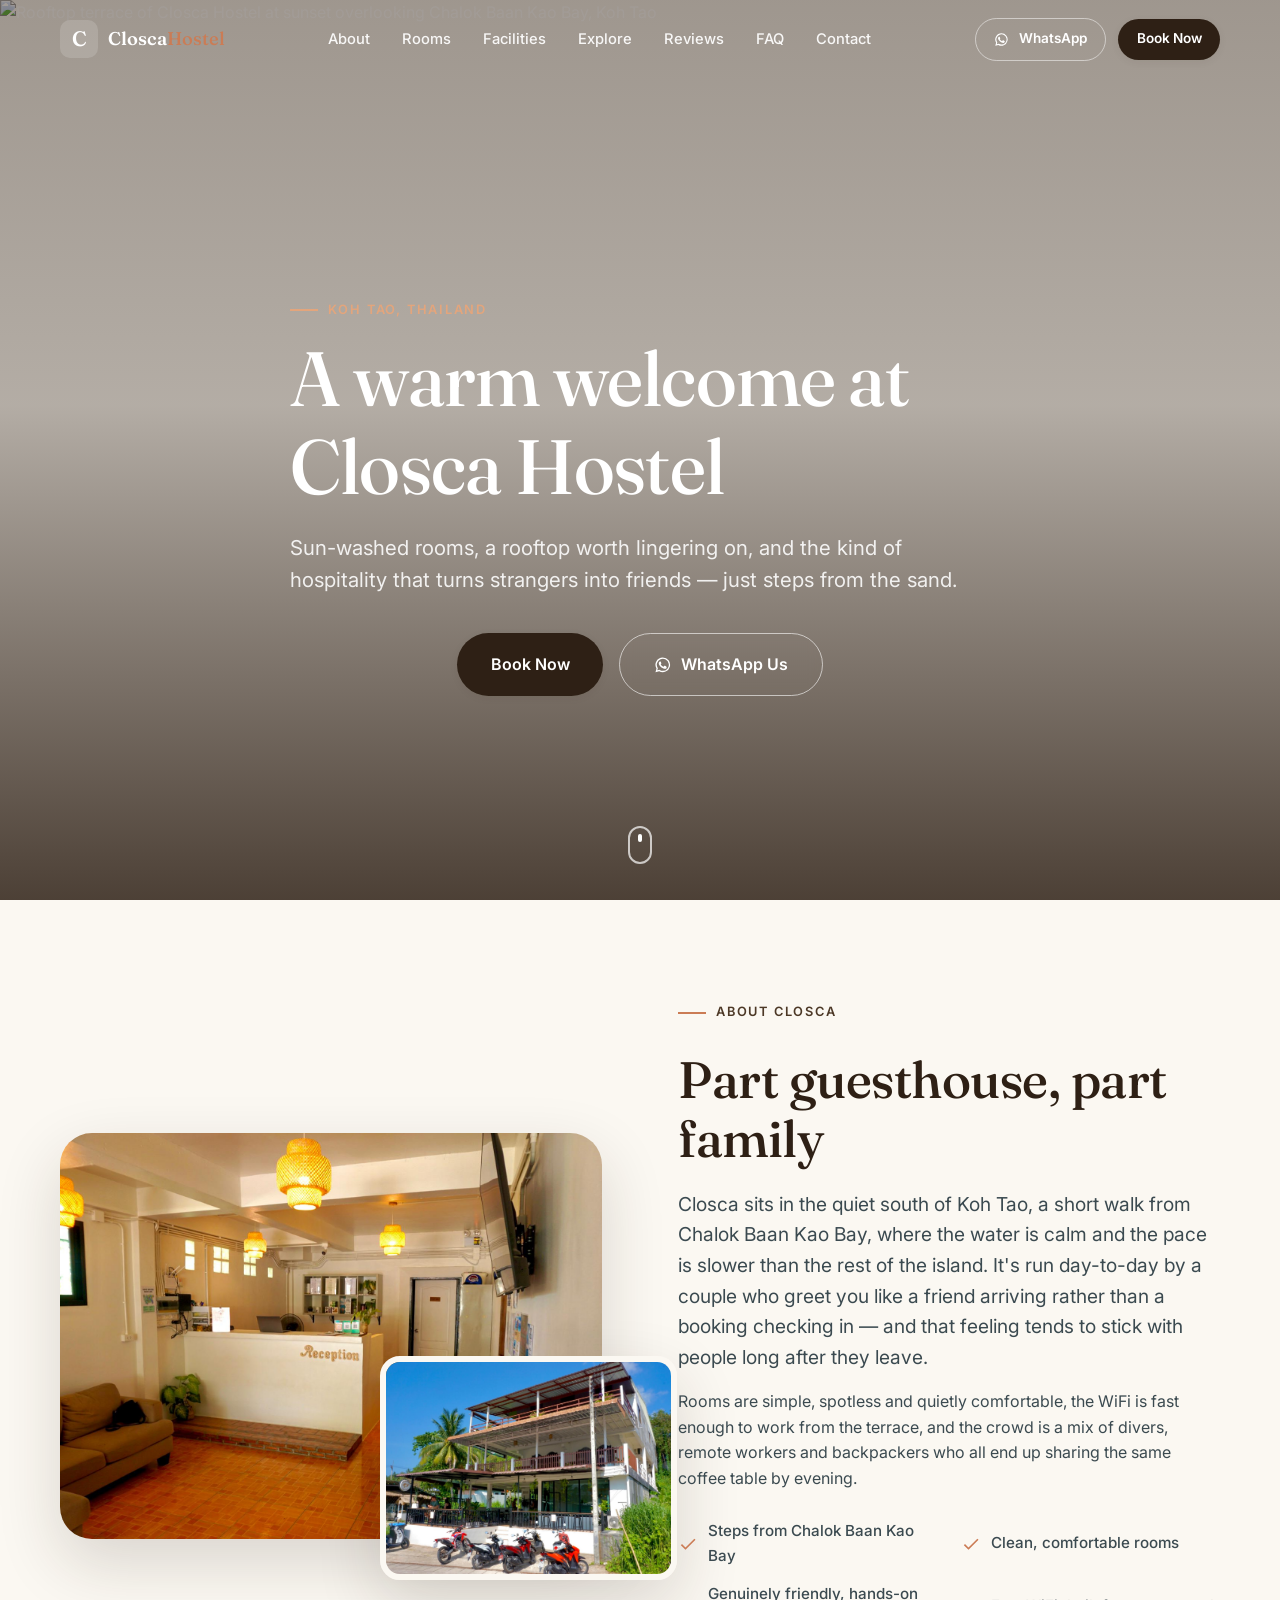
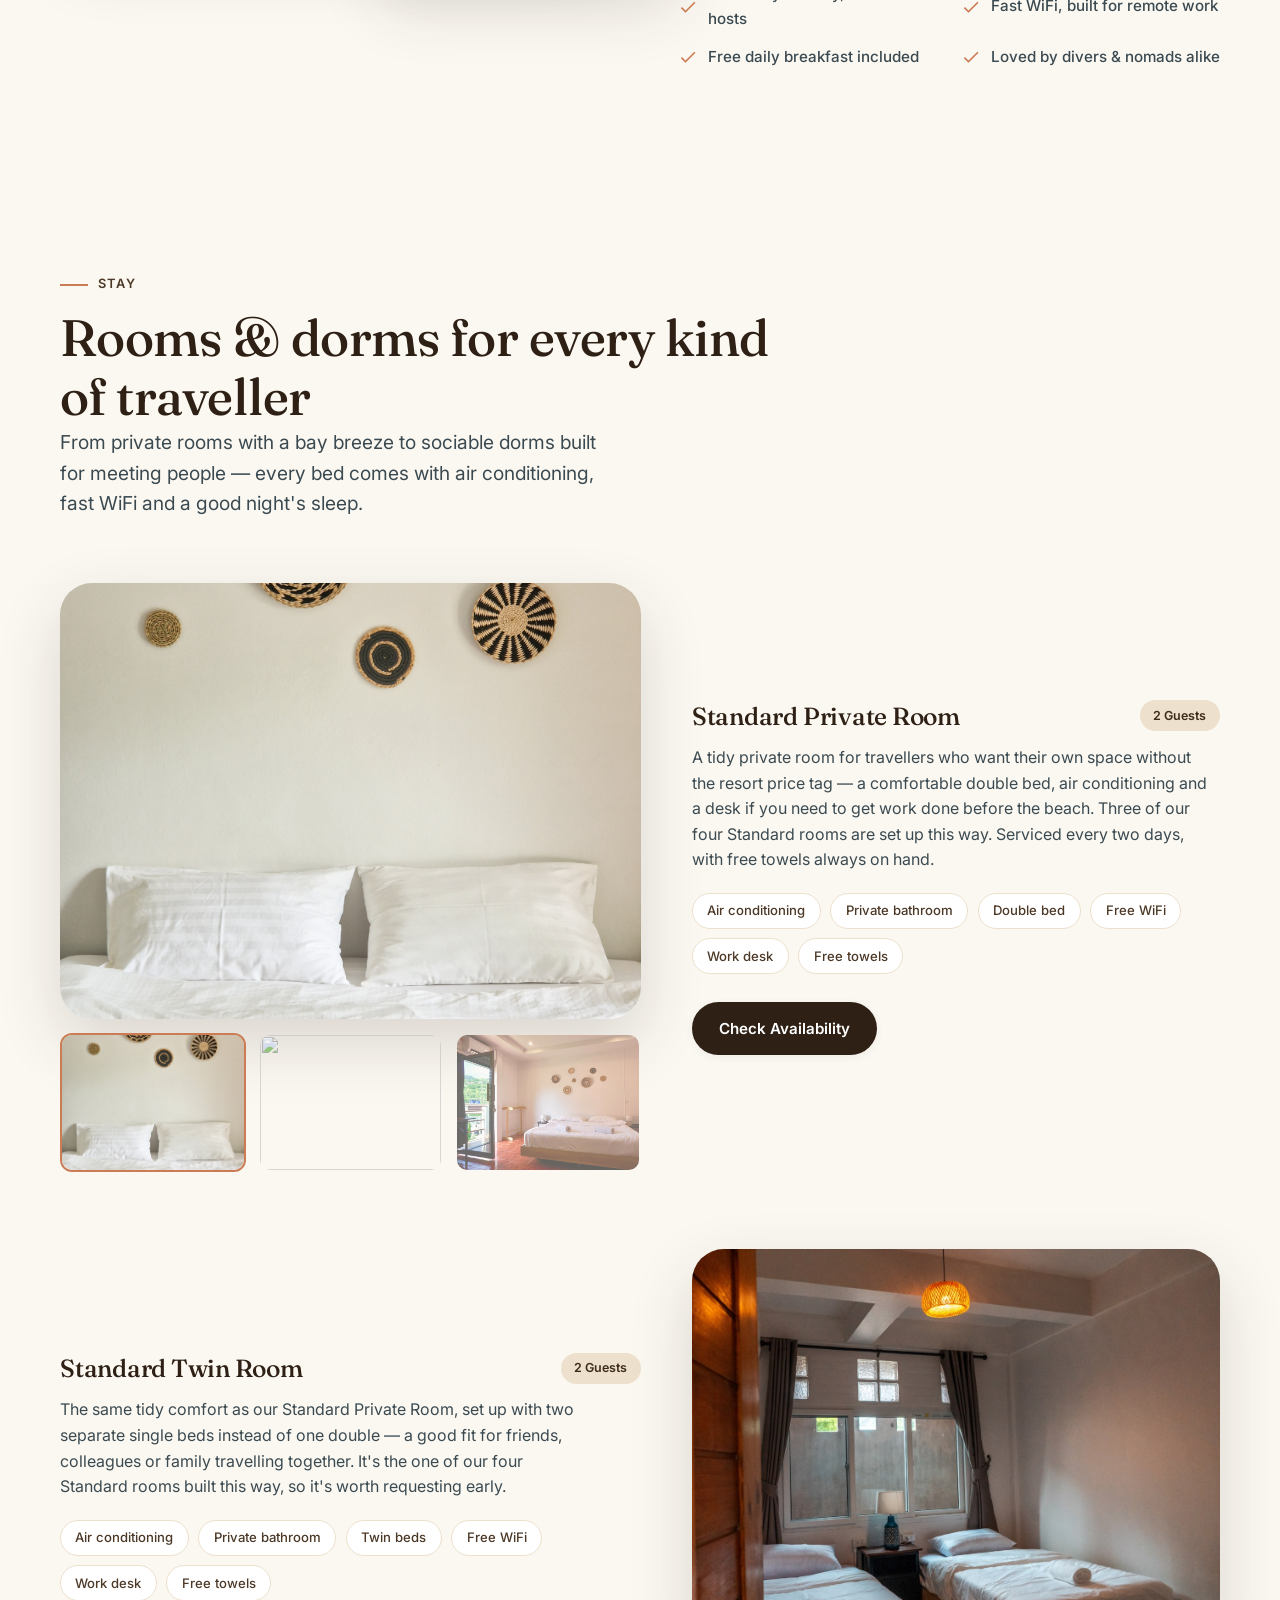
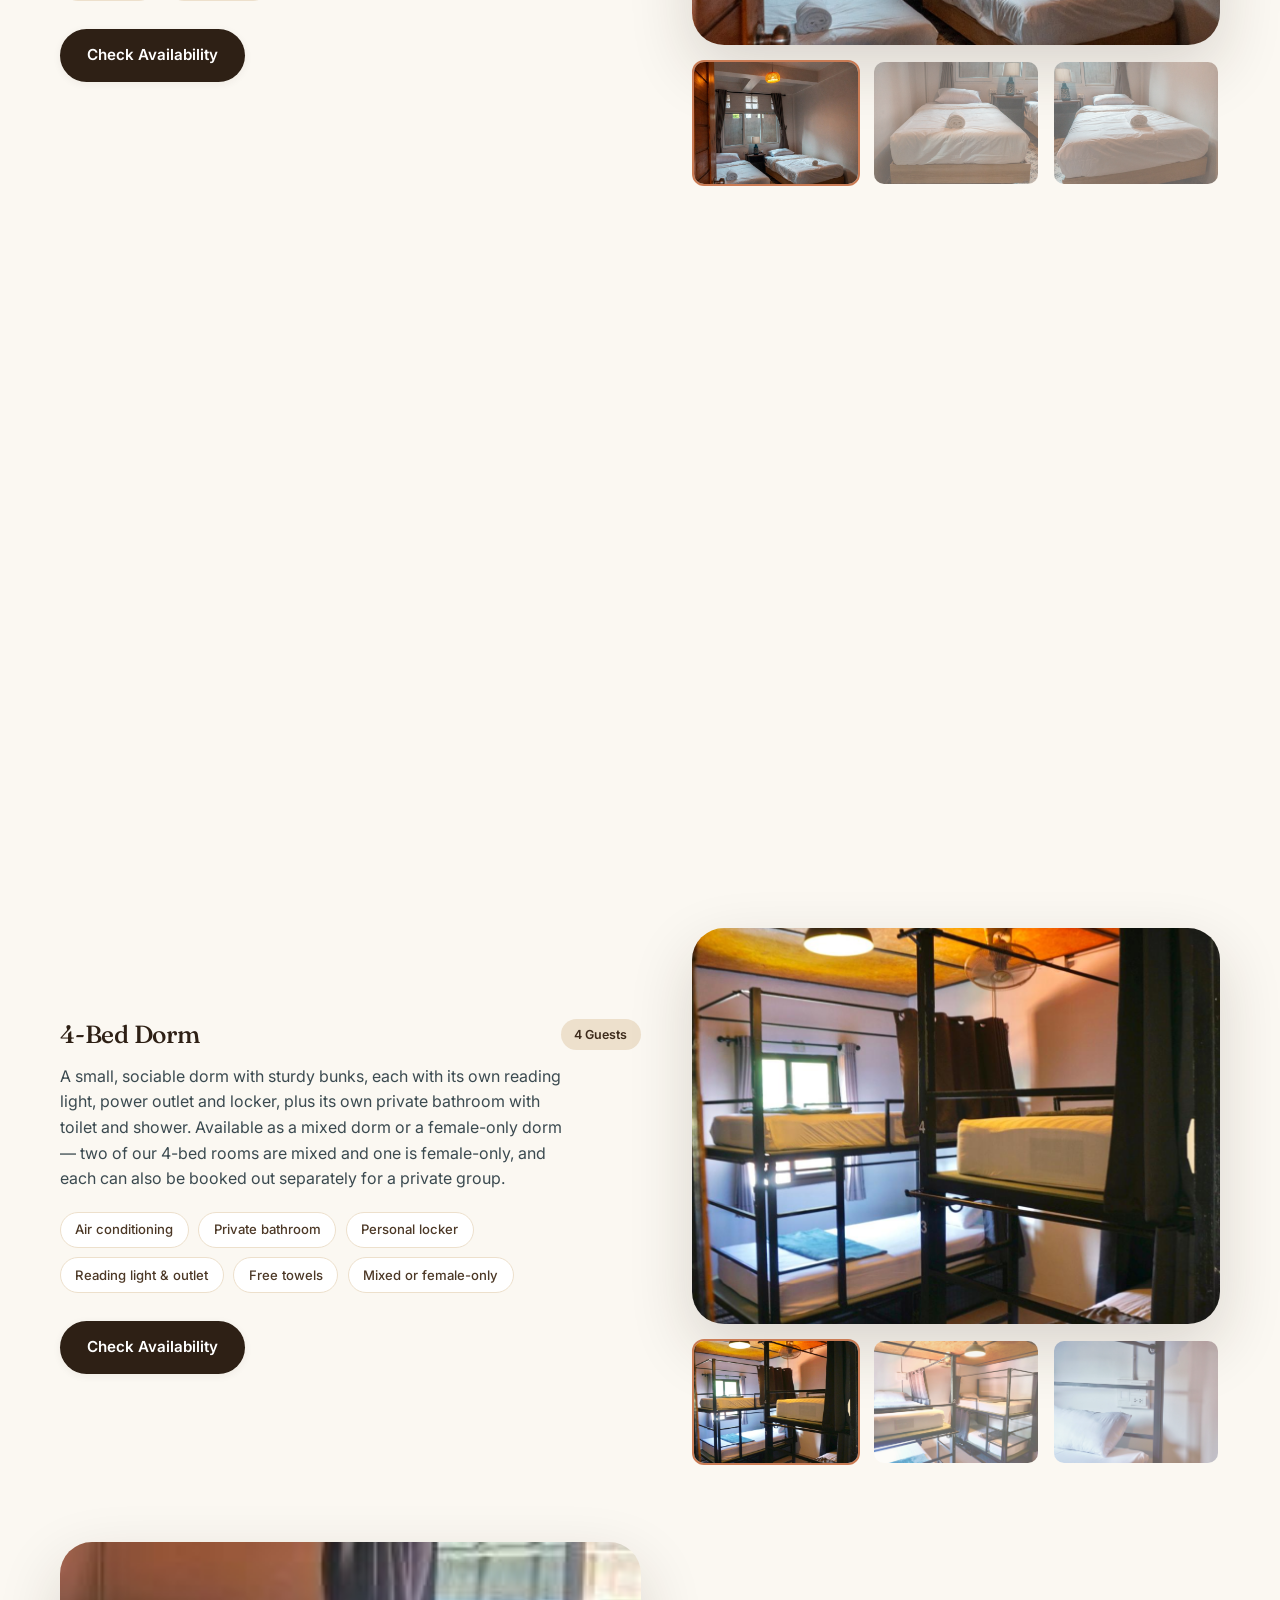
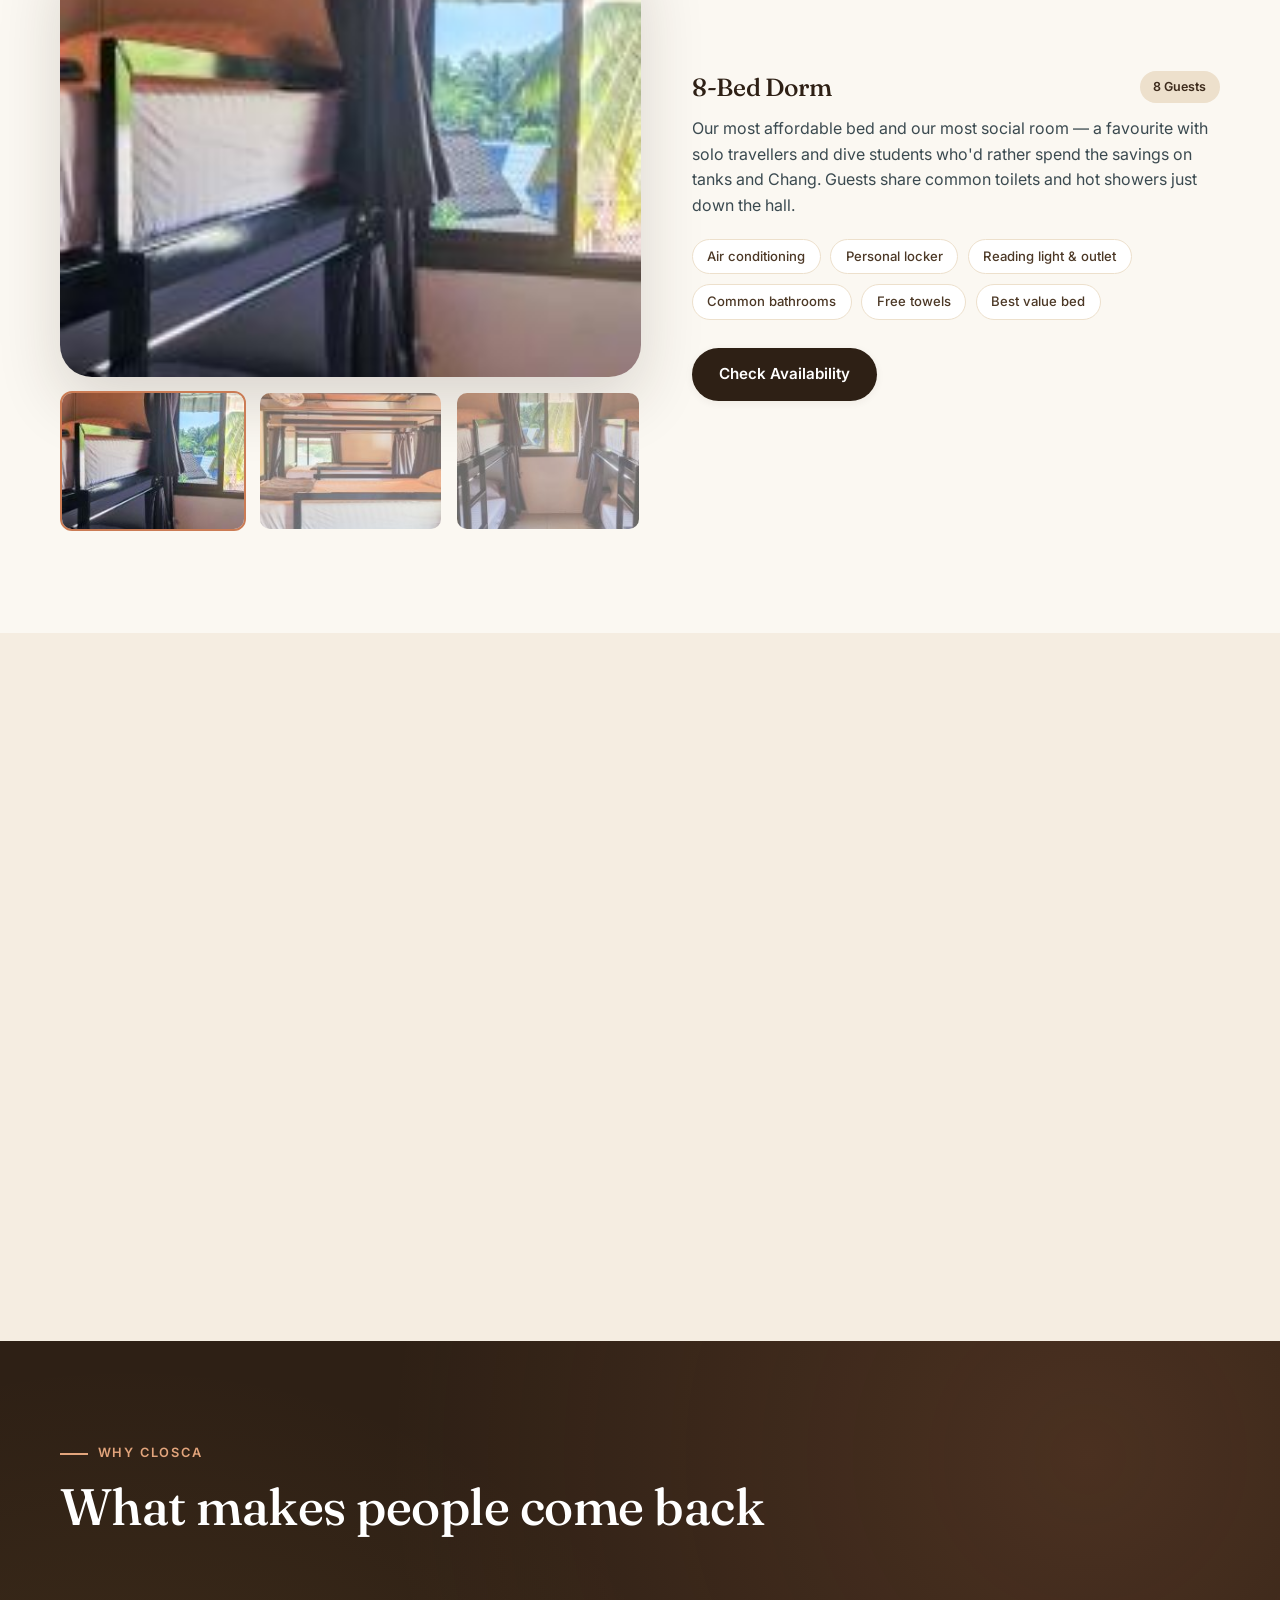
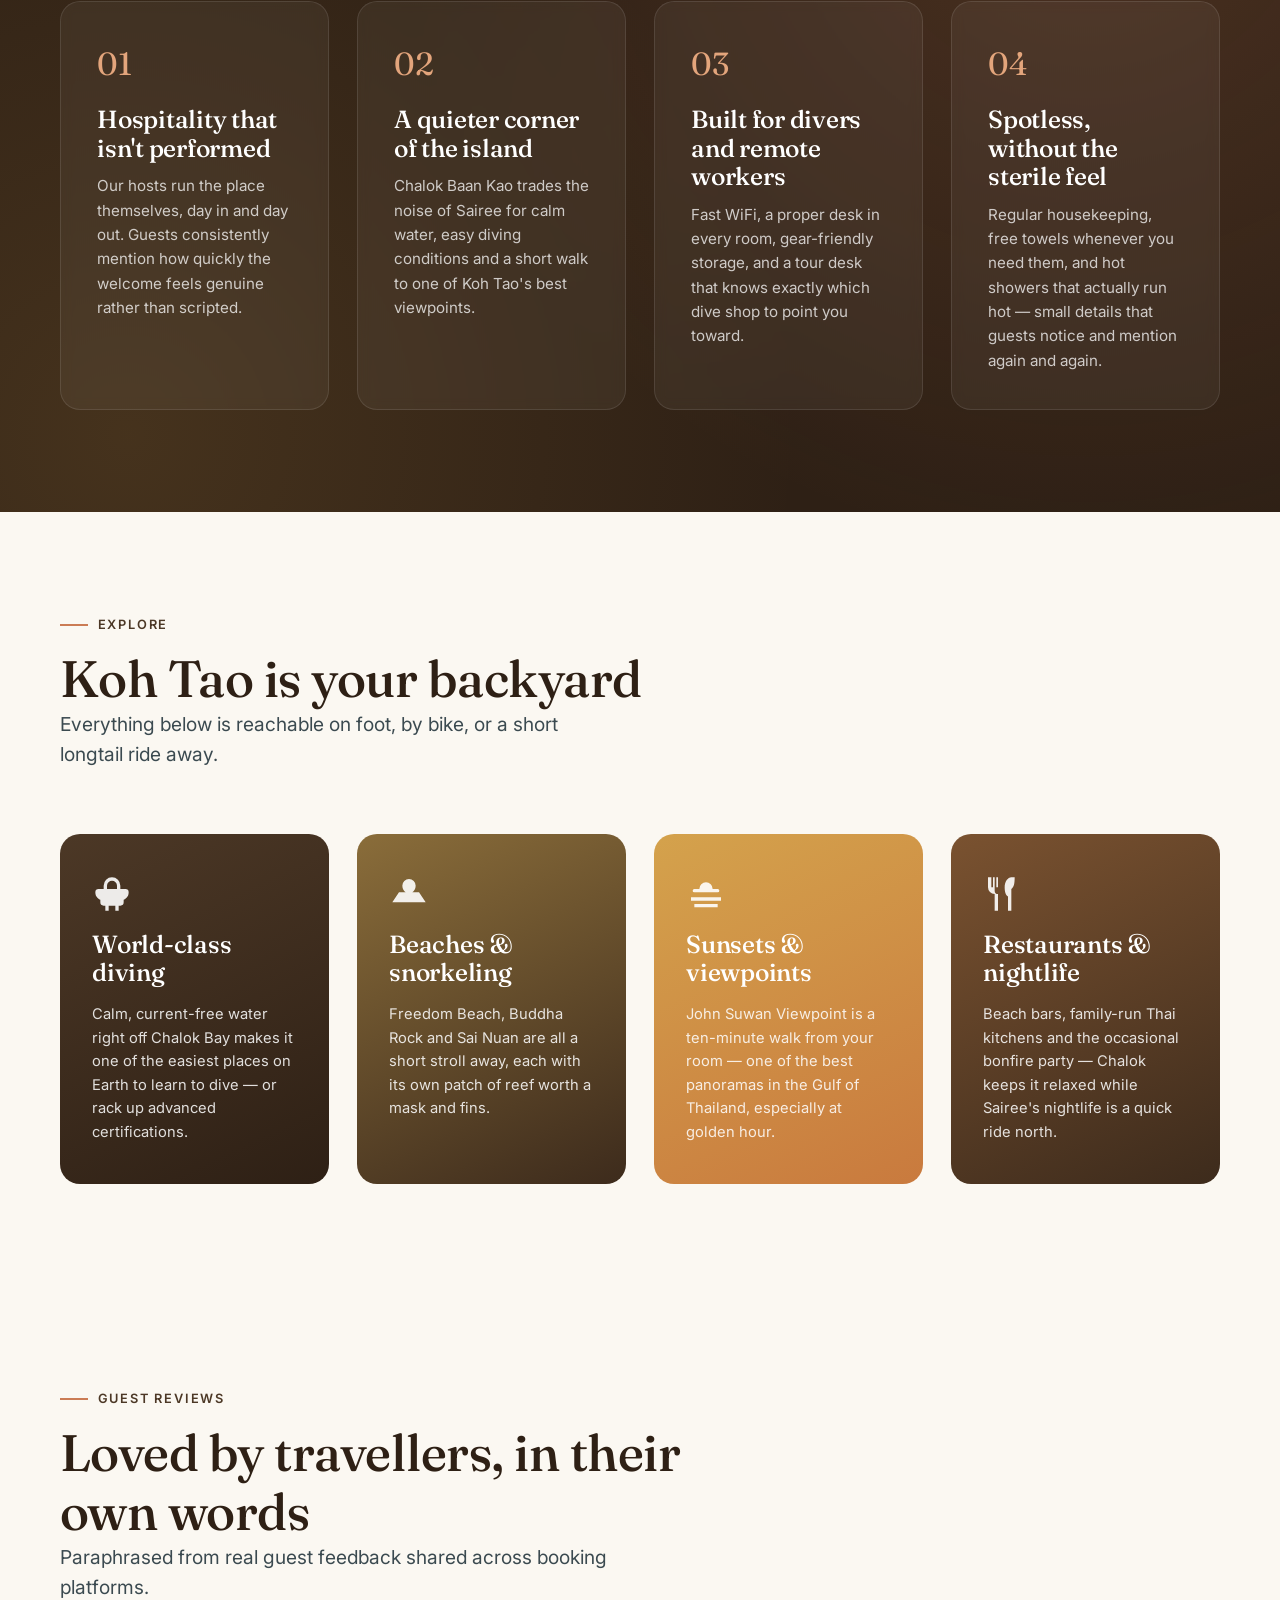
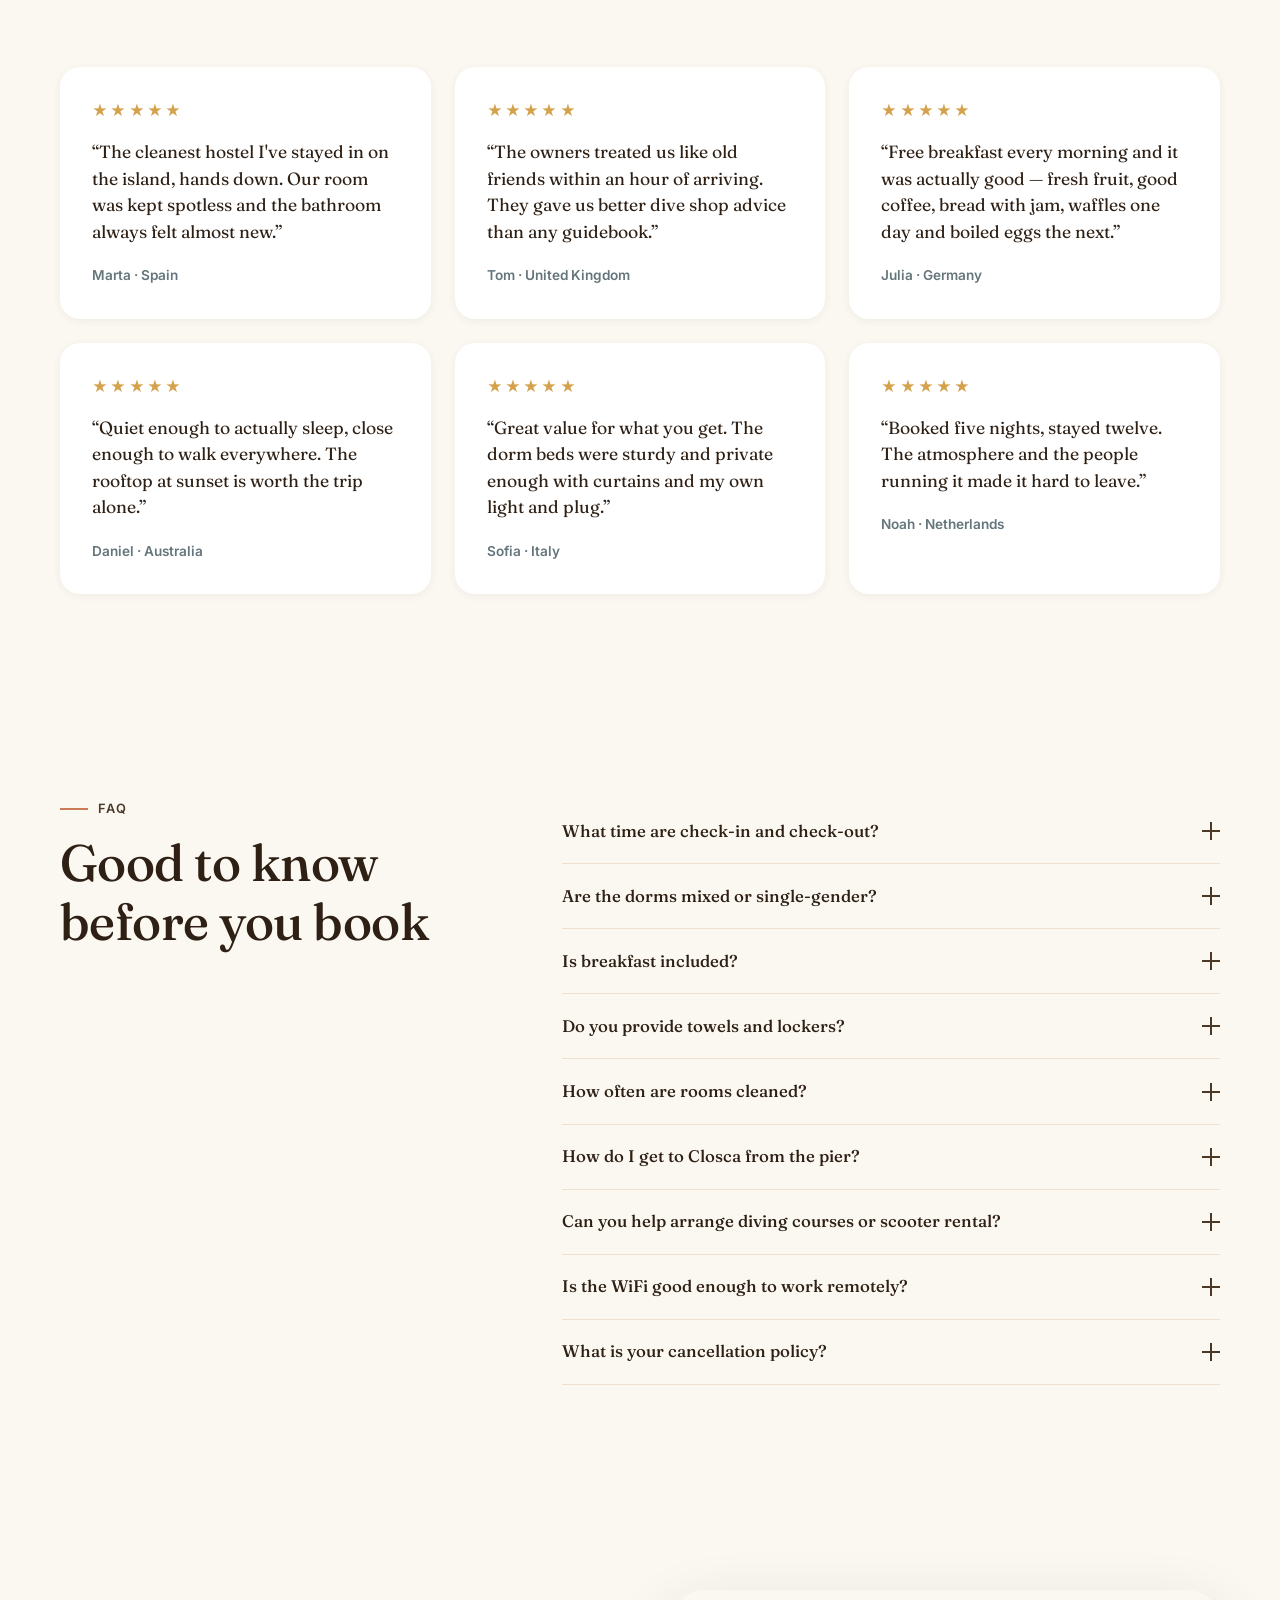
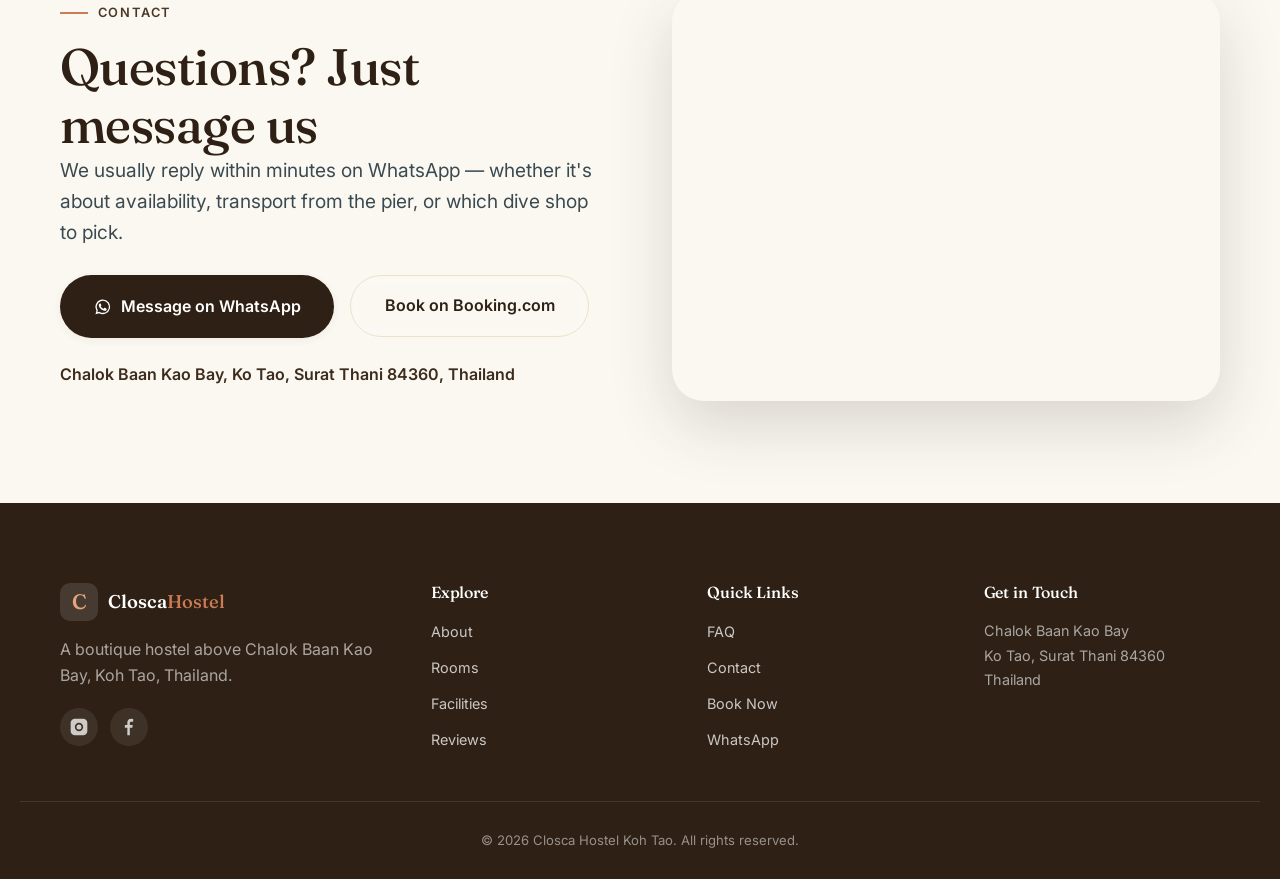
==== index.html @ 3b3d4c33 "Initial commit: Closca Hostel website Static site with room galleries, hero, about, facilities, and " ====
<!DOCTYPE html>
<html lang="en">
<head>
<meta charset="UTF-8">
<meta name="viewport" content="width=device-width, initial-scale=1.0">
<title>Closca Hostel Koh Tao | Boutique Hostel Above Chalok Bay, Thailand</title>
<meta name="description" content="Closca Hostel is a family-run boutique hostel steps from Chalok Baan Kao Bay in Koh Tao, Thailand. Private rooms &amp; dorms, fast WiFi, rooftop terrace and genuine Spanish hospitality — walking distance to John Suwan Viewpoint and the island's best dive sites.">
<meta name="keywords" content="Koh Tao hostel, Chalok Baan Kao hostel, Koh Tao accommodation, boutique hostel Thailand, dive hostel Koh Tao, Closca Hostel">
<meta name="author" content="Closca Hostel Koh Tao">
<meta name="robots" content="index, follow, max-image-preview:large">
<link rel="canonical" href="https://www.closcahostel.com/">

<!-- Open Graph -->
<meta property="og:type" content="website">
<meta property="og:site_name" content="Closca Hostel Koh Tao">
<meta property="og:title" content="Closca Hostel Koh Tao | Boutique Hostel Above Chalok Bay">
<meta property="og:description" content="A boutique hostel experience on Koh Tao — private rooms and dorms, a rooftop terrace, and warm Spanish hospitality steps from Chalok Baan Kao Bay.">
<meta property="og:image" content="https://www.closcahostel.com/images/main/hero-1.jpg">
<meta property="og:url" content="https://www.closcahostel.com/">
<meta property="og:locale" content="en_GB">

<!-- Twitter -->
<meta name="twitter:card" content="summary_large_image">
<meta name="twitter:title" content="Closca Hostel Koh Tao | Boutique Hostel Above Chalok Bay">
<meta name="twitter:description" content="Private rooms, dorms, a rooftop terrace and genuine hospitality — steps from Chalok Baan Kao Bay, Koh Tao.">
<meta name="twitter:image" content="https://www.closcahostel.com/images/main/hero-1.jpg">

<meta name="theme-color" content="#2E2015">

<!-- Fonts -->
<link rel="preconnect" href="https://fonts.googleapis.com">
<link rel="preconnect" href="https://fonts.gstatic.com" crossorigin>
<link href="https://fonts.googleapis.com/css2?family=Fraunces:ital,opsz,wght@0,9..144,400;0,9..144,500;0,9..144,600;1,9..144,500&family=Inter:wght@400;500;600;700&display=swap" rel="stylesheet">

<link rel="preload" as="image" href="images/main/hero-1.jpg">
<link rel="stylesheet" href="css/styles.css">
<link rel="icon" href="data:image/svg+xml,%3Csvg xmlns='http://www.w3.org/2000/svg' viewBox='0 0 100 100'%3E%3Crect width='100' height='100' rx='24' fill='%232E2015'/%3E%3Ctext x='50' y='68' font-size='58' text-anchor='middle' fill='%23CB7C55' font-family='Georgia,serif'%3EC%3C/text%3E%3C/svg%3E">

<!-- Schema.org structured data -->
<script type="application/ld+json">
{
  "@context": "https://schema.org",
  "@type": "Hostel",
  "name": "Closca Hostel Koh Tao",
  "description": "Family-run boutique hostel near Chalok Baan Kao Bay on Koh Tao, Thailand, offering private rooms, dorms, a rooftop terrace and daily breakfast within walking distance of John Suwan Viewpoint.",
  "url": "https://www.closcahostel.com/",
  "image": "https://www.closcahostel.com/images/main/hero-1.jpg",
  "priceRange": "$$",
  "address": {
    "@type": "PostalAddress",
    "streetAddress": "Chalok Baan Kao Bay",
    "addressLocality": "Ko Tao",
    "addressRegion": "Surat Thani",
    "postalCode": "84360",
    "addressCountry": "TH"
  },
  "geo": {
    "@type": "GeoCoordinates",
    "latitude": 10.0736,
    "longitude": 99.8340
  },
  "telephone": "+66-95-649-8009",
  "amenityFeature": [
    { "@type": "LocationFeatureSpecification", "name": "Free WiFi", "value": true },
    { "@type": "LocationFeatureSpecification", "name": "Air Conditioning", "value": true },
    { "@type": "LocationFeatureSpecification", "name": "Rooftop Terrace", "value": true },
    { "@type": "LocationFeatureSpecification", "name": "Shared Lounge", "value": true },
    { "@type": "LocationFeatureSpecification", "name": "Free Bicycle Rental", "value": true },
    { "@type": "LocationFeatureSpecification", "name": "Free Daily Breakfast", "value": true },
    { "@type": "LocationFeatureSpecification", "name": "Free Towels", "value": true },
    { "@type": "LocationFeatureSpecification", "name": "Luggage Lockers", "value": true }
  ],
  "sameAs": [
    "https://www.instagram.com/",
    "https://www.facebook.com/"
  ]
}
</script>
</head>
<body>

<a class="skip-link" href="#main">Skip to main content</a>

<!-- ===================== HEADER ===================== -->
<header class="site-header" id="site-header">
  <div class="container header-inner">
    <a href="#top" class="logo" aria-label="Closca Hostel Koh Tao — home">
      <span class="logo-mark" aria-hidden="true">C</span>
      <span class="logo-text">Closca<em>Hostel</em></span>
    </a>

    <nav class="main-nav" id="main-nav" aria-label="Primary">
      <ul>
        <li><a href="#about">About</a></li>
        <li><a href="#rooms">Rooms</a></li>
        <li><a href="#facilities">Facilities</a></li>
        <li><a href="#explore">Explore</a></li>
        <li><a href="#reviews">Reviews</a></li>
        <li><a href="#faq">FAQ</a></li>
        <li><a href="#contact">Contact</a></li>
      </ul>
    </nav>

    <div class="header-actions">
      <a class="btn btn-ghost btn-sm" href="https://wa.me/66956498009" target="_blank" rel="noopener noreferrer" aria-label="Chat with us on WhatsApp (opens in a new tab)">
        <svg class="icon" viewBox="0 0 24 24" aria-hidden="true"><path fill="currentColor" d="M12 2a10 10 0 0 0-8.6 15.1L2 22l5-1.3A10 10 0 1 0 12 2zm0 18.2a8.2 8.2 0 0 1-4.2-1.2l-.3-.2-3 .8.8-2.9-.2-.3A8.2 8.2 0 1 1 12 20.2zm4.5-6.1c-.2-.1-1.5-.7-1.7-.8-.2-.1-.4-.1-.6.1s-.7.8-.9 1-.3.2-.6.1a6.6 6.6 0 0 1-2-1.2 7.3 7.3 0 0 1-1.4-1.7c-.1-.2 0-.4.1-.5s.2-.3.4-.4a1.6 1.6 0 0 0 .2-.4.4.4 0 0 0 0-.4c-.1-.1-.6-1.4-.8-1.9s-.4-.4-.6-.4h-.5a1 1 0 0 0-.7.3 3 3 0 0 0-.9 2.2 5.2 5.2 0 0 0 1.1 2.7 11.9 11.9 0 0 0 4.6 4c.6.3 1.1.4 1.5.6a3.6 3.6 0 0 0 1.6.1 2.7 2.7 0 0 0 1.8-1.3 2.2 2.2 0 0 0 .1-1.3c-.1-.1-.2-.2-.5-.3z"/></svg>
        <span>WhatsApp</span>
      </a>
      <a class="btn btn-primary btn-sm" href="https://www.booking.com/hotel/th/closca-hostel-koh-tao.en-gb.html" target="_blank" rel="noopener noreferrer">Book Now</a>
    </div>

    <button class="nav-toggle" id="nav-toggle" aria-expanded="false" aria-controls="main-nav" aria-label="Open menu">
      <span></span><span></span><span></span>
    </button>
  </div>
</header>

<main id="main">

<!-- ===================== HERO ===================== -->
<section class="hero" id="top">
  <div class="hero-media">
    <img src="images/main/hero-1.jpg" alt="Rooftop terrace of Closca Hostel at sunset overlooking Chalok Baan Kao Bay, Koh Tao" fetchpriority="high">
    <div class="hero-overlay" aria-hidden="true"></div>
  </div>
  <div class="container hero-content">
    <p class="eyebrow reveal">Koh Tao, Thailand</p>
    <h1 class="reveal">A warm welcome at Closca Hostel</h1>
    <p class="hero-subtitle reveal">Sun-washed rooms, a rooftop worth lingering on, and the kind of hospitality that turns strangers into friends — just steps from the sand.</p>
    <div class="hero-cta reveal">
      <a class="btn btn-primary btn-lg" href="https://www.booking.com/hotel/th/closca-hostel-koh-tao.en-gb.html" target="_blank" rel="noopener noreferrer">Book Now</a>
      <a class="btn btn-outline btn-lg" href="https://wa.me/66956498009" target="_blank" rel="noopener noreferrer" aria-label="Chat with us on WhatsApp (opens in a new tab)">
        <svg class="icon" viewBox="0 0 24 24" aria-hidden="true"><path fill="currentColor" d="M12 2a10 10 0 0 0-8.6 15.1L2 22l5-1.3A10 10 0 1 0 12 2zm0 18.2a8.2 8.2 0 0 1-4.2-1.2l-.3-.2-3 .8.8-2.9-.2-.3A8.2 8.2 0 1 1 12 20.2zm4.5-6.1c-.2-.1-1.5-.7-1.7-.8-.2-.1-.4-.1-.6.1s-.7.8-.9 1-.3.2-.6.1a6.6 6.6 0 0 1-2-1.2 7.3 7.3 0 0 1-1.4-1.7c-.1-.2 0-.4.1-.5s.2-.3.4-.4a1.6 1.6 0 0 0 .2-.4.4.4 0 0 0 0-.4c-.1-.1-.6-1.4-.8-1.9s-.4-.4-.6-.4h-.5a1 1 0 0 0-.7.3 3 3 0 0 0-.9 2.2 5.2 5.2 0 0 0 1.1 2.7 11.9 11.9 0 0 0 4.6 4c.6.3 1.1.4 1.5.6a3.6 3.6 0 0 0 1.6.1 2.7 2.7 0 0 0 1.8-1.3 2.2 2.2 0 0 0 .1-1.3c-.1-.1-.2-.2-.5-.3z"/></svg>
        <span>WhatsApp Us</span>
      </a>
    </div>
  </div>
  <a href="#about" class="scroll-indicator" aria-label="Scroll to About section">
    <span class="scroll-indicator-mouse"><span></span></span>
  </a>
</section>

<!-- ===================== ABOUT ===================== -->
<section class="about" id="about">
  <div class="container about-grid">
    <div class="about-media reveal">
      <img src="images/main/reception.jpg" alt="Reception area at Closca Hostel" loading="lazy" width="1200" height="900">
      <img class="about-media-float" src="images/main/exterior.jpg" alt="Exterior view of Closca Hostel surrounded by tropical greenery" loading="lazy" width="1200" height="900">
    </div>
    <div class="about-content reveal">
      <p class="eyebrow">About Closca</p>
      <h2>Part guesthouse, part family</h2>
      <p class="lede">Closca sits in the quiet south of Koh Tao, a short walk from Chalok Baan Kao Bay, where the water is calm and the pace is slower than the rest of the island. It's run day-to-day by a couple who greet you like a friend arriving rather than a booking checking in — and that feeling tends to stick with people long after they leave.</p>
      <p>Rooms are simple, spotless and quietly comfortable, the WiFi is fast enough to work from the terrace, and the crowd is a mix of divers, remote workers and backpackers who all end up sharing the same coffee table by evening.</p>
      <ul class="check-grid">
        <li><svg class="icon" viewBox="0 0 24 24" aria-hidden="true"><path fill="currentColor" d="M9 16.2 4.8 12l-1.4 1.4L9 19 21 7l-1.4-1.4z"/></svg>Steps from Chalok Baan Kao Bay</li>
        <li><svg class="icon" viewBox="0 0 24 24" aria-hidden="true"><path fill="currentColor" d="M9 16.2 4.8 12l-1.4 1.4L9 19 21 7l-1.4-1.4z"/></svg>Clean, comfortable rooms</li>
        <li><svg class="icon" viewBox="0 0 24 24" aria-hidden="true"><path fill="currentColor" d="M9 16.2 4.8 12l-1.4 1.4L9 19 21 7l-1.4-1.4z"/></svg>Genuinely friendly, hands-on hosts</li>
        <li><svg class="icon" viewBox="0 0 24 24" aria-hidden="true"><path fill="currentColor" d="M9 16.2 4.8 12l-1.4 1.4L9 19 21 7l-1.4-1.4z"/></svg>Fast WiFi, built for remote work</li>
        <li><svg class="icon" viewBox="0 0 24 24" aria-hidden="true"><path fill="currentColor" d="M9 16.2 4.8 12l-1.4 1.4L9 19 21 7l-1.4-1.4z"/></svg>Free daily breakfast included</li>
        <li><svg class="icon" viewBox="0 0 24 24" aria-hidden="true"><path fill="currentColor" d="M9 16.2 4.8 12l-1.4 1.4L9 19 21 7l-1.4-1.4z"/></svg>Loved by divers &amp; nomads alike</li>
      </ul>
    </div>
  </div>
</section>

<!-- ===================== ROOMS ===================== -->
<section class="rooms" id="rooms">
  <div class="container">
    <div class="section-heading reveal">
      <p class="eyebrow">Stay</p>
      <h2>Rooms &amp; dorms for every kind of traveller</h2>
      <p class="lede">From private rooms with a bay breeze to sociable dorms built for meeting people — every bed comes with air conditioning, fast WiFi and a good night's sleep.</p>
    </div>

    <div class="room-list">

      <!-- Room: Standard Private -->
      <article class="room-card reveal">
        <div class="room-gallery" data-gallery>
          <div class="room-gallery-main">
            <img src="images/Standard/standard-1.jpg" alt="Standard Private Room at Closca Hostel" loading="lazy" width="1200" height="900" data-gallery-main>
          </div>
          <div class="room-gallery-thumbs" role="group" aria-label="Standard Private Room photos">
            <button aria-pressed="true" class="active" data-src="images/Standard/standard-1.jpg" aria-label="View photo 1 of Standard Private Room"><img src="images/Standard/standard-1.jpg" alt="" loading="lazy" width="200" height="150"></button>
            <button aria-pressed="false" data-src="images/Standard/standard-2.jpg" aria-label="View photo 2 of Standard Private Room"><img src="images/Standard/standard-2.jpg" alt="" loading="lazy" width="200" height="150"></button>
            <button aria-pressed="false" data-src="images/Standard/standard-3.jpg" aria-label="View photo 3 of Standard Private Room"><img src="images/Standard/standard-3.jpg" alt="" loading="lazy" width="200" height="150"></button>
          </div>
        </div>
        <div class="room-info">
          <div class="room-info-head">
            <h3>Standard Private Room</h3>
            <span class="badge">2 Guests</span>
          </div>
          <p>A tidy private room for travellers who want their own space without the resort price tag — a comfortable double bed, air conditioning and a desk if you need to get work done before the beach. Three of our four Standard rooms are set up this way. Serviced every two days, with free towels always on hand.</p>
          <ul class="feature-tags">
            <li>Air conditioning</li>
            <li>Private bathroom</li>
            <li>Double bed</li>
            <li>Free WiFi</li>
            <li>Work desk</li>
            <li>Free towels</li>
          </ul>
          <a class="btn btn-primary" href="https://www.booking.com/hotel/th/closca-hostel-koh-tao.en-gb.html" target="_blank" rel="noopener noreferrer">Check Availability</a>
        </div>
      </article>

      <!-- Room: Standard Twin -->
      <article class="room-card reverse reveal">
        <div class="room-gallery" data-gallery>
          <div class="room-gallery-main">
            <img src="images/StandardTwin/1.jpg" alt="Standard Twin Room with two single beds at Closca Hostel" loading="lazy" width="1600" height="1066" data-gallery-main>
          </div>
          <div class="room-gallery-thumbs" role="group" aria-label="Standard Twin Room photos">
            <button aria-pressed="true" class="active" data-src="images/StandardTwin/1.jpg" aria-label="View photo 1 of Standard Twin Room"><img src="images/StandardTwin/1.jpg" alt="" loading="lazy" width="200" height="133"></button>
            <button aria-pressed="false" data-src="images/StandardTwin/2.jpg" aria-label="View photo 2 of Standard Twin Room"><img src="images/StandardTwin/2.jpg" alt="" loading="lazy" width="200" height="133"></button>
            <button aria-pressed="false" data-src="images/StandardTwin/3.jpg" aria-label="View photo 3 of Standard Twin Room"><img src="images/StandardTwin/3.jpg" alt="" loading="lazy" width="200" height="133"></button>
          </div>
        </div>
        <div class="room-info">
          <div class="room-info-head">
            <h3>Standard Twin Room</h3>
            <span class="badge">2 Guests</span>
          </div>
          <p>The same tidy comfort as our Standard Private Room, set up with two separate single beds instead of one double — a good fit for friends, colleagues or family travelling together. It's the one of our four Standard rooms built this way, so it's worth requesting early.</p>
          <ul class="feature-tags">
            <li>Air conditioning</li>
            <li>Private bathroom</li>
            <li>Twin beds</li>
            <li>Free WiFi</li>
            <li>Work desk</li>
            <li>Free towels</li>
          </ul>
          <a class="btn btn-primary" href="https://www.booking.com/hotel/th/closca-hostel-koh-tao.en-gb.html" target="_blank" rel="noopener noreferrer">Check Availability</a>
        </div>
      </article>

      <!-- Room: Deluxe Private -->
      <article class="room-card reveal">
        <div class="room-gallery" data-gallery>
          <div class="room-gallery-main">
            <img src="images/Deluxe/deluxe-1.jpg" alt="Deluxe Private Room at Closca Hostel" loading="lazy" width="1200" height="900" data-gallery-main>
          </div>
          <div class="room-gallery-thumbs" role="group" aria-label="Deluxe Private Room photos">
            <button aria-pressed="true" class="active" data-src="images/Deluxe/deluxe-1.jpg" aria-label="View photo 1 of Deluxe Private Room"><img src="images/Deluxe/deluxe-1.jpg" alt="" loading="lazy" width="200" height="150"></button>
            <button aria-pressed="false" data-src="images/Deluxe/deluxe-2.jpg" aria-label="View photo 2 of Deluxe Private Room"><img src="images/Deluxe/deluxe-2.jpg" alt="" loading="lazy" width="200" height="150"></button>
            <button aria-pressed="false" data-src="images/Deluxe/deluxe-3.jpg" aria-label="View photo 3 of Deluxe Private Room"><img src="images/Deluxe/deluxe-3.jpg" alt="" loading="lazy" width="200" height="150"></button>
          </div>
        </div>
        <div class="room-info">
          <div class="room-info-head">
            <h3>Deluxe Private Room</h3>
            <span class="badge">2 Guests</span>
          </div>
          <p>More room to breathe, a little more light, and — in most cases — a balcony to catch the mountain air. The upgrade pick for couples or anyone staying a while — we only have two, so they book up quickly. Serviced every two days, with free towels always on hand.</p>
          <ul class="feature-tags">
            <li>Air conditioning</li>
            <li>Private bathroom</li>
            <li>Balcony</li>
            <li>Mountain view</li>
            <li>Free towels</li>
            <li>Serviced every 2 days</li>
          </ul>
          <a class="btn btn-primary" href="https://www.booking.com/hotel/th/closca-hostel-koh-tao.en-gb.html" target="_blank" rel="noopener noreferrer">Check Availability</a>
        </div>
      </article>

      <!-- Room: 4-Bed Dorm -->
      <article class="room-card reverse reveal">
        <div class="room-gallery" data-gallery>
          <div class="room-gallery-main">
            <img src="images/4peopleDorm/dorm4-1.jpg" alt="4-bed mixed dormitory at Closca Hostel" loading="lazy" width="1200" height="900" data-gallery-main>
          </div>
          <div class="room-gallery-thumbs" role="group" aria-label="4-Bed Dorm photos">
            <button aria-pressed="true" class="active" data-src="images/4peopleDorm/dorm4-1.jpg" aria-label="View photo 1 of 4-Bed Dorm"><img src="images/4peopleDorm/dorm4-1.jpg" alt="" loading="lazy" width="200" height="150"></button>
            <button aria-pressed="false" data-src="images/4peopleDorm/dorm4-2.jpg" aria-label="View photo 2 of 4-Bed Dorm"><img src="images/4peopleDorm/dorm4-2.jpg" alt="" loading="lazy" width="200" height="150"></button>
            <button aria-pressed="false" data-src="images/4peopleDorm/dorm4-3.jpg" aria-label="View photo 3 of 4-Bed Dorm"><img src="images/4peopleDorm/dorm4-3.jpg" alt="" loading="lazy" width="200" height="150"></button>
          </div>
        </div>
        <div class="room-info">
          <div class="room-info-head">
            <h3>4-Bed Dorm</h3>
            <span class="badge">4 Guests</span>
          </div>
          <p>A small, sociable dorm with sturdy bunks, each with its own reading light, power outlet and locker, plus its own private bathroom with toilet and shower. Available as a mixed dorm or a female-only dorm — two of our 4-bed rooms are mixed and one is female-only, and each can also be booked out separately for a private group.</p>
          <ul class="feature-tags">
            <li>Air conditioning</li>
            <li>Private bathroom</li>
            <li>Personal locker</li>
            <li>Reading light &amp; outlet</li>
            <li>Free towels</li>
            <li>Mixed or female-only</li>
          </ul>
          <a class="btn btn-primary" href="https://www.booking.com/hotel/th/closca-hostel-koh-tao.en-gb.html" target="_blank" rel="noopener noreferrer">Check Availability</a>
        </div>
      </article>

      <!-- Room: 8-Bed Dorm -->
      <article class="room-card reveal">
        <div class="room-gallery" data-gallery>
          <div class="room-gallery-main">
            <img src="images/8peopleDorm/dorm8-1.jpg" alt="8-bed dormitory at Closca Hostel" loading="lazy" width="1200" height="900" data-gallery-main>
          </div>
          <div class="room-gallery-thumbs" role="group" aria-label="8-Bed Dorm photos">
            <button aria-pressed="true" class="active" data-src="images/8peopleDorm/dorm8-1.jpg" aria-label="View photo 1 of 8-Bed Dorm"><img src="images/8peopleDorm/dorm8-1.jpg" alt="" loading="lazy" width="200" height="150"></button>
            <button aria-pressed="false" data-src="images/8peopleDorm/dorm8-2.jpg" aria-label="View photo 2 of 8-Bed Dorm"><img src="images/8peopleDorm/dorm8-2.jpg" alt="" loading="lazy" width="200" height="150"></button>
            <button aria-pressed="false" data-src="images/8peopleDorm/dorm8-3.jpg" aria-label="View photo 3 of 8-Bed Dorm"><img src="images/8peopleDorm/dorm8-3.jpg" alt="" loading="lazy" width="200" height="150"></button>
          </div>
        </div>
        <div class="room-info">
          <div class="room-info-head">
            <h3>8-Bed Dorm</h3>
            <span class="badge">8 Guests</span>
          </div>
          <p>Our most affordable bed and our most social room — a favourite with solo travellers and dive students who'd rather spend the savings on tanks and Chang. Guests share common toilets and hot showers just down the hall.</p>
          <ul class="feature-tags">
            <li>Air conditioning</li>
            <li>Personal locker</li>
            <li>Reading light &amp; outlet</li>
            <li>Common bathrooms</li>
            <li>Free towels</li>
            <li>Best value bed</li>
          </ul>
          <a class="btn btn-primary" href="https://www.booking.com/hotel/th/closca-hostel-koh-tao.en-gb.html" target="_blank" rel="noopener noreferrer">Check Availability</a>
        </div>
      </article>

    </div>
  </div>
</section>

<!-- ===================== FACILITIES ===================== -->
<section class="facilities" id="facilities">
  <div class="container">
    <div class="section-heading reveal">
      <p class="eyebrow">Facilities</p>
      <h2>Everything you actually need</h2>
      <p class="lede">No frills you won't use — just the essentials, done properly.</p>
    </div>
    <ul class="facility-grid">
      <li class="reveal"><svg class="icon icon-lg" viewBox="0 0 24 24" aria-hidden="true"><path fill="currentColor" d="M12 20a1.5 1.5 0 1 0 0-3 1.5 1.5 0 0 0 0 3zm0-15C7.5 5 3.6 6.7 1 9.4l1.8 1.8C4.9 8.9 8.2 7.5 12 7.5s7.1 1.4 9.2 3.7L23 9.4C20.4 6.7 16.5 5 12 5zm0 5c-2.5 0-4.8.9-6.5 2.5l1.8 1.8A6.5 6.5 0 0 1 12 12.5a6.5 6.5 0 0 1 4.7 2l1.8-1.8A9 9 0 0 0 12 10z"/></svg><span>High-Speed WiFi</span></li>
      <li class="reveal"><svg class="icon icon-lg" viewBox="0 0 24 24" aria-hidden="true"><path fill="currentColor" d="M12 2c-4 4.5-6 8-6 11a6 6 0 0 0 12 0c0-3-2-6.5-6-11zm0 15a4 4 0 0 1-4-4c0-1.2.6-2.9 2-5 .4 1.6 1.4 2.7 2 3.4 1 .1 2-.1 2.6-1 .3.8.4 1.7.4 2.6a4 4 0 0 1-3 4z"/></svg><span>Air Conditioning</span></li>
      <li class="reveal"><svg class="icon icon-lg" viewBox="0 0 24 24" aria-hidden="true"><path fill="currentColor" d="M6 3h9l3 4v13a1 1 0 0 1-1 1H6a1 1 0 0 1-1-1V4a1 1 0 0 1 1-1zm7 8H8v2h5zm3 4H8v2h8z"/></svg><span>Free Towels</span></li>
      <li class="reveal"><svg class="icon icon-lg" viewBox="0 0 24 24" aria-hidden="true"><path fill="currentColor" d="M7 3h10l1 4H6zM4 9h16l-1.2 10.1a2 2 0 0 1-2 1.9H7.2a2 2 0 0 1-2-1.9zm5 3v6m3-6v6m3-6v6" stroke="currentColor" stroke-width="1.4" fill="none" stroke-linecap="round"/></svg><span>Free Breakfast</span></li>
      <li class="reveal"><svg class="icon icon-lg" viewBox="0 0 24 24" aria-hidden="true"><path fill="currentColor" d="M4 10h16v6a3 3 0 0 1-3 3H7a3 3 0 0 1-3-3zm2-4h12v2H6z"/></svg><span>Shared Lounge</span></li>
      <li class="reveal"><svg class="icon icon-lg" viewBox="0 0 24 24" aria-hidden="true"><path fill="currentColor" d="M4 3h13v9a5 5 0 0 1-5 5H9a5 5 0 0 1-5-5zm13 3h2a2 2 0 0 1 2 2 3 3 0 0 1-3 3h-1z"/></svg><span>Coffee &amp; Tea</span></li>
      <li class="reveal"><svg class="icon icon-lg" viewBox="0 0 24 24" aria-hidden="true"><path fill="currentColor" d="M6 2h12a1 1 0 0 1 1 1v18a1 1 0 0 1-1 1H6a1 1 0 0 1-1-1V3a1 1 0 0 1 1-1zm2 3v6h8V5zm3 8.2a1 1 0 1 0 0 2 1 1 0 0 0 0-2z"/></svg><span>Secure Lockers</span></li>
      <li class="reveal"><svg class="icon icon-lg" viewBox="0 0 24 24" aria-hidden="true"><path fill="currentColor" d="M12 3a5 5 0 0 1 5 5c0 3-2 4.5-3 6.5S13 19 12 19s-1-2.5-2-4.5-3-3.5-3-6.5a5 5 0 0 1 5-5zm0 2a1 1 0 0 0-1 1c0 .8.4 1.2 1 1.7.6-.5 1-.9 1-1.7a1 1 0 0 0-1-1z"/></svg><span>Hot Showers</span></li>
      <li class="reveal"><svg class="icon icon-lg" viewBox="0 0 24 24" aria-hidden="true"><path fill="currentColor" d="M12 2 2 7v2h20V7zM4 11v8H2v2h20v-2h-2v-8h-2v8h-3v-8h-2v8h-3v-8H8v8H5v-8z"/></svg><span>Tour Desk</span></li>
      <li class="reveal"><svg class="icon icon-lg" viewBox="0 0 24 24" aria-hidden="true"><path fill="currentColor" d="M5 16a3 3 0 1 0 3 3H8a3 3 0 1 0 3-3h6a3 3 0 1 0 3 3h2a3 3 0 1 0-3-3H10.8l1.8-6H17l-1 3h2l2-6h-8l-.6 2H6a2 2 0 0 0-2 2z"/></svg><span>Scooter &amp; Bike Rental</span></li>
    </ul>
  </div>
</section>

<!-- ===================== WHY STAY ===================== -->
<section class="why-stay" id="why-stay">
  <div class="container">
    <div class="section-heading light reveal">
      <p class="eyebrow">Why Closca</p>
      <h2>What makes people come back</h2>
    </div>
    <div class="why-grid">
      <div class="why-card reveal">
        <span class="why-number">01</span>
        <h3>Hospitality that isn't performed</h3>
        <p>Our hosts run the place themselves, day in and day out. Guests consistently mention how quickly the welcome feels genuine rather than scripted.</p>
      </div>
      <div class="why-card reveal">
        <span class="why-number">02</span>
        <h3>A quieter corner of the island</h3>
        <p>Chalok Baan Kao trades the noise of Sairee for calm water, easy diving conditions and a short walk to one of Koh Tao's best viewpoints.</p>
      </div>
      <div class="why-card reveal">
        <span class="why-number">03</span>
        <h3>Built for divers and remote workers</h3>
        <p>Fast WiFi, a proper desk in every room, gear-friendly storage, and a tour desk that knows exactly which dive shop to point you toward.</p>
      </div>
      <div class="why-card reveal">
        <span class="why-number">04</span>
        <h3>Spotless, without the sterile feel</h3>
        <p>Regular housekeeping, free towels whenever you need them, and hot showers that actually run hot — small details that guests notice and mention again and again.</p>
      </div>
    </div>
  </div>
</section>

<!-- ===================== EXPLORE KOH TAO ===================== -->
<section class="explore" id="explore">
  <div class="container">
    <div class="section-heading reveal">
      <p class="eyebrow">Explore</p>
      <h2>Koh Tao is your backyard</h2>
      <p class="lede">Everything below is reachable on foot, by bike, or a short longtail ride away.</p>
    </div>
    <div class="explore-grid">
      <div class="explore-card explore-diving reveal">
        <svg class="icon icon-xl" viewBox="0 0 24 24" aria-hidden="true"><path fill="currentColor" d="M12 2a5 5 0 0 0-5 5v2H4a2 2 0 0 0-2 2c0 3 2 4 3 4.5V17a2 2 0 0 0 2 2h1v3h2v-3h4v3h2v-3h1a2 2 0 0 0 2-2v-1.5c1-.5 3-1.5 3-4.5a2 2 0 0 0-2-2h-3V7a5 5 0 0 0-5-5zm0 2a3 3 0 0 1 3 3v2H9V7a3 3 0 0 1 3-3z"/></svg>
        <h3>World-class diving</h3>
        <p>Calm, current-free water right off Chalok Bay makes it one of the easiest places on Earth to learn to dive — or rack up advanced certifications.</p>
      </div>
      <div class="explore-card explore-beach reveal">
        <svg class="icon icon-xl" viewBox="0 0 24 24" aria-hidden="true"><path fill="currentColor" d="M12 3a4 4 0 0 1 4 4c0 2-1 3-2 4h4l4 6H2l4-6h4c-1-1-2-2-2-4a4 4 0 0 1 4-4z"/></svg>
        <h3>Beaches &amp; snorkeling</h3>
        <p>Freedom Beach, Buddha Rock and Sai Nuan are all a short stroll away, each with its own patch of reef worth a mask and fins.</p>
      </div>
      <div class="explore-card explore-sunset reveal">
        <svg class="icon icon-xl" viewBox="0 0 24 24" aria-hidden="true"><path fill="currentColor" d="M12 5a4 4 0 0 1 4 4h3a1 1 0 1 1 0 2H5a1 1 0 1 1 0-2h3a4 4 0 0 1 4-4zm-9 9h18v2H3zm2 4h14v2H5z"/></svg>
        <h3>Sunsets &amp; viewpoints</h3>
        <p>John Suwan Viewpoint is a ten-minute walk from your room — one of the best panoramas in the Gulf of Thailand, especially at golden hour.</p>
      </div>
      <div class="explore-card explore-food reveal">
        <svg class="icon icon-xl" viewBox="0 0 24 24" aria-hidden="true"><path fill="currentColor" d="M7 2v8a2 2 0 0 0 2 2v10H7V12a4 4 0 0 1-4-4V2h2v6h1V2h2v6h1V2zm10 0c-2 0-4 2.5-4 6s1 5 2 5.5V22h2V9c1.5-1 2-3 2-7z"/></svg>
        <h3>Restaurants &amp; nightlife</h3>
        <p>Beach bars, family-run Thai kitchens and the occasional bonfire party — Chalok keeps it relaxed while Sairee's nightlife is a quick ride north.</p>
      </div>
    </div>
  </div>
</section>

<!-- ===================== REVIEWS ===================== -->
<section class="reviews" id="reviews">
  <div class="container">
    <div class="section-heading reveal">
      <p class="eyebrow">Guest Reviews</p>
      <h2>Loved by travellers, in their own words</h2>
      <p class="lede">Paraphrased from real guest feedback shared across booking platforms.</p>
    </div>
    <div class="review-grid">
      <figure class="review-card reveal">
        <div class="stars" aria-label="Rated 5 out of 5">★★★★★</div>
        <blockquote>“The cleanest hostel I've stayed in on the island, hands down. Our room was kept spotless and the bathroom always felt almost new.”</blockquote>
        <figcaption>Marta &middot; Spain</figcaption>
      </figure>
      <figure class="review-card reveal">
        <div class="stars" aria-label="Rated 5 out of 5">★★★★★</div>
        <blockquote>“The owners treated us like old friends within an hour of arriving. They gave us better dive shop advice than any guidebook.”</blockquote>
        <figcaption>Tom &middot; United Kingdom</figcaption>
      </figure>
      <figure class="review-card reveal">
        <div class="stars" aria-label="Rated 5 out of 5">★★★★★</div>
        <blockquote>“Free breakfast every morning and it was actually good — fresh fruit, good coffee, bread with jam, waffles one day and boiled eggs the next.”</blockquote>
        <figcaption>Julia &middot; Germany</figcaption>
      </figure>
      <figure class="review-card reveal">
        <div class="stars" aria-label="Rated 5 out of 5">★★★★★</div>
        <blockquote>“Quiet enough to actually sleep, close enough to walk everywhere. The rooftop at sunset is worth the trip alone.”</blockquote>
        <figcaption>Daniel &middot; Australia</figcaption>
      </figure>
      <figure class="review-card reveal">
        <div class="stars" aria-label="Rated 5 out of 5">★★★★★</div>
        <blockquote>“Great value for what you get. The dorm beds were sturdy and private enough with curtains and my own light and plug.”</blockquote>
        <figcaption>Sofia &middot; Italy</figcaption>
      </figure>
      <figure class="review-card reveal">
        <div class="stars" aria-label="Rated 5 out of 5">★★★★★</div>
        <blockquote>“Booked five nights, stayed twelve. The atmosphere and the people running it made it hard to leave.”</blockquote>
        <figcaption>Noah &middot; Netherlands</figcaption>
      </figure>
    </div>
  </div>
</section>

<!-- ===================== FAQ ===================== -->
<section class="faq" id="faq">
  <div class="container faq-grid">
    <div class="section-heading reveal">
      <p class="eyebrow">FAQ</p>
      <h2>Good to know before you book</h2>
    </div>
    <div class="accordion reveal" id="accordion">
      <div class="accordion-item">
        <h3><button class="accordion-trigger" aria-expanded="false" aria-controls="faq-1" id="faq-1-btn">What time are check-in and check-out?<span class="accordion-icon" aria-hidden="true"></span></button></h3>
        <div class="accordion-panel" id="faq-1" role="region" aria-labelledby="faq-1-btn" hidden>
          <p>Check-in is from 2:00 PM and check-out is by 11:00 AM. Early check-in or late check-out can usually be arranged — just message us on WhatsApp ahead of arrival.</p>
        </div>
      </div>
      <div class="accordion-item">
        <h3><button class="accordion-trigger" aria-expanded="false" aria-controls="faq-2" id="faq-2-btn">Are the dorms mixed or single-gender?<span class="accordion-icon" aria-hidden="true"></span></button></h3>
        <div class="accordion-panel" id="faq-2" role="region" aria-labelledby="faq-2-btn" hidden>
          <p>Our 4-bed dorms come in both options — two rooms are mixed and one is female-only — and any of them can also be booked out separately as a private room for your group. The 8-bed dorm is mixed. Let us know your preference when booking.</p>
        </div>
      </div>
      <div class="accordion-item">
        <h3><button class="accordion-trigger" aria-expanded="false" aria-controls="faq-3" id="faq-3-btn">Is breakfast included?<span class="accordion-icon" aria-hidden="true"></span></button></h3>
        <div class="accordion-panel" id="faq-3" role="region" aria-labelledby="faq-3-btn" hidden>
          <p>Yes — breakfast is completely free for every guest. Each morning includes coffee and tea, bread with butter and jam, and two different kinds of fresh fruit, plus a rotating extra: boiled eggs one day and waffles the next.</p>
        </div>
      </div>
      <div class="accordion-item">
        <h3><button class="accordion-trigger" aria-expanded="false" aria-controls="faq-4" id="faq-4-btn">Do you provide towels and lockers?<span class="accordion-icon" aria-hidden="true"></span></button></h3>
        <div class="accordion-panel" id="faq-4" role="region" aria-labelledby="faq-4-btn" hidden>
          <p>Yes — towels are free for every guest in every room type, and each dorm bed includes a personal, lockable storage locker for valuables and dive gear.</p>
        </div>
      </div>
      <div class="accordion-item">
        <h3><button class="accordion-trigger" aria-expanded="false" aria-controls="faq-5" id="faq-5-btn">How often are rooms cleaned?<span class="accordion-icon" aria-hidden="true"></span></button></h3>
        <div class="accordion-panel" id="faq-5" role="region" aria-labelledby="faq-5-btn" hidden>
          <p>Common areas are cleaned every day. Private rooms are serviced every two days, and dorm beds are refreshed every three to four days for guests staying longer — with free towels available any time you need a change.</p>
        </div>
      </div>
      <div class="accordion-item">
        <h3><button class="accordion-trigger" aria-expanded="false" aria-controls="faq-6" id="faq-6-btn">How do I get to Closca from the pier?<span class="accordion-icon" aria-hidden="true"></span></button></h3>
        <div class="accordion-panel" id="faq-6" role="region" aria-labelledby="faq-6-btn" hidden>
          <p>We're a short taxi or songthaew ride from Mae Haad Pier. Message us your ferry time on WhatsApp and we'll help you arrange transport in advance.</p>
        </div>
      </div>
      <div class="accordion-item">
        <h3><button class="accordion-trigger" aria-expanded="false" aria-controls="faq-7" id="faq-7-btn">Can you help arrange diving courses or scooter rental?<span class="accordion-icon" aria-hidden="true"></span></button></h3>
        <div class="accordion-panel" id="faq-7" role="region" aria-labelledby="faq-7-btn" hidden>
          <p>Absolutely. Our tour desk works with trusted local dive centres and can arrange scooter or bicycle rental so you can explore the island at your own pace.</p>
        </div>
      </div>
      <div class="accordion-item">
        <h3><button class="accordion-trigger" aria-expanded="false" aria-controls="faq-8" id="faq-8-btn">Is the WiFi good enough to work remotely?<span class="accordion-icon" aria-hidden="true"></span></button></h3>
        <div class="accordion-panel" id="faq-8" role="region" aria-labelledby="faq-8-btn" hidden>
          <p>Yes — fast WiFi reaches every room and the rooftop terrace, and several guests each month stay on to work remotely for weeks at a time.</p>
        </div>
      </div>
      <div class="accordion-item">
        <h3><button class="accordion-trigger" aria-expanded="false" aria-controls="faq-9" id="faq-9-btn">What is your cancellation policy?<span class="accordion-icon" aria-hidden="true"></span></button></h3>
        <div class="accordion-panel" id="faq-9" role="region" aria-labelledby="faq-9-btn" hidden>
          <p>You can cancel free of charge up to 72 hours before your arrival date. Cancellations made within 72 hours of check-in may be subject to a charge — full terms are shown clearly at checkout when you book.</p>
        </div>
      </div>
    </div>
  </div>
</section>

<!-- ===================== CONTACT ===================== -->
<section class="contact" id="contact">
  <div class="container contact-grid">
    <div class="contact-content reveal">
      <p class="eyebrow">Contact</p>
      <h2>Questions? Just message us</h2>
      <p class="lede">We usually reply within minutes on WhatsApp — whether it's about availability, transport from the pier, or which dive shop to pick.</p>
      <div class="contact-actions">
        <a class="btn btn-primary btn-lg" href="https://wa.me/66956498009" target="_blank" rel="noopener noreferrer">
          <svg class="icon" viewBox="0 0 24 24" aria-hidden="true"><path fill="currentColor" d="M12 2a10 10 0 0 0-8.6 15.1L2 22l5-1.3A10 10 0 1 0 12 2zm0 18.2a8.2 8.2 0 0 1-4.2-1.2l-.3-.2-3 .8.8-2.9-.2-.3A8.2 8.2 0 1 1 12 20.2zm4.5-6.1c-.2-.1-1.5-.7-1.7-.8-.2-.1-.4-.1-.6.1s-.7.8-.9 1-.3.2-.6.1a6.6 6.6 0 0 1-2-1.2 7.3 7.3 0 0 1-1.4-1.7c-.1-.2 0-.4.1-.5s.2-.3.4-.4a1.6 1.6 0 0 0 .2-.4.4.4 0 0 0 0-.4c-.1-.1-.6-1.4-.8-1.9s-.4-.4-.6-.4h-.5a1 1 0 0 0-.7.3 3 3 0 0 0-.9 2.2 5.2 5.2 0 0 0 1.1 2.7 11.9 11.9 0 0 0 4.6 4c.6.3 1.1.4 1.5.6a3.6 3.6 0 0 0 1.6.1 2.7 2.7 0 0 0 1.8-1.3 2.2 2.2 0 0 0 .1-1.3c-.1-.1-.2-.2-.5-.3z"/></svg>
          <span>Message on WhatsApp</span>
        </a>
        <a class="btn btn-outline btn-lg" href="https://www.booking.com/hotel/th/closca-hostel-koh-tao.en-gb.html" target="_blank" rel="noopener noreferrer">Book on Booking.com</a>
      </div>
      <p class="contact-address">Chalok Baan Kao Bay, Ko Tao, Surat Thani 84360, Thailand</p>
    </div>
    <div class="contact-map reveal">
      <iframe
        title="Closca Hostel location on Google Maps, Chalok Baan Kao Bay, Koh Tao"
        src="https://maps.google.com/maps?q=Chalok%20Baan%20Kao%20Bay%2C%20Koh%20Tao%2C%20Thailand&t=&z=14&ie=UTF8&iwloc=&output=embed"
        loading="lazy"
        referrerpolicy="no-referrer-when-downgrade"
        allowfullscreen>
      </iframe>
    </div>
  </div>
</section>

</main>

<!-- ===================== FOOTER ===================== -->
<footer class="site-footer">
  <div class="container footer-grid">
    <div class="footer-brand">
      <a href="#top" class="logo" aria-label="Closca Hostel Koh Tao — home">
        <span class="logo-mark" aria-hidden="true">C</span>
        <span class="logo-text">Closca<em>Hostel</em></span>
      </a>
      <p>A boutique hostel above Chalok Baan Kao Bay, Koh Tao, Thailand.</p>
      <div class="footer-social">
        <a href="#" aria-label="Closca Hostel on Instagram (opens in a new tab)" target="_blank" rel="noopener noreferrer"><svg class="icon" viewBox="0 0 24 24" aria-hidden="true"><path fill="currentColor" d="M7 2h10a5 5 0 0 1 5 5v10a5 5 0 0 1-5 5H7a5 5 0 0 1-5-5V7a5 5 0 0 1 5-5zm5 5a5 5 0 1 0 0 10 5 5 0 0 0 0-10zm0 2a3 3 0 1 1 0 6 3 3 0 0 1 0-6zm5.2-3.4a1.2 1.2 0 1 1 0 2.4 1.2 1.2 0 0 1 0-2.4z"/></svg></a>
        <a href="#" aria-label="Closca Hostel on Facebook (opens in a new tab)" target="_blank" rel="noopener noreferrer"><svg class="icon" viewBox="0 0 24 24" aria-hidden="true"><path fill="currentColor" d="M13 22v-9h3l.5-3.5H13V7.4c0-1 .3-1.7 1.8-1.7H17V2.3A24 24 0 0 0 14.5 2c-2.6 0-4.5 1.6-4.5 4.5V9.5H7V13h3v9z"/></svg></a>
      </div>
    </div>
    <nav class="footer-nav" aria-label="Footer">
      <h4>Explore</h4>
      <ul>
        <li><a href="#about">About</a></li>
        <li><a href="#rooms">Rooms</a></li>
        <li><a href="#facilities">Facilities</a></li>
        <li><a href="#reviews">Reviews</a></li>
      </ul>
    </nav>
    <nav class="footer-nav" aria-label="Footer quick links">
      <h4>Quick Links</h4>
      <ul>
        <li><a href="#faq">FAQ</a></li>
        <li><a href="#contact">Contact</a></li>
        <li><a href="https://www.booking.com/hotel/th/closca-hostel-koh-tao.en-gb.html" target="_blank" rel="noopener noreferrer">Book Now</a></li>
        <li><a href="https://wa.me/66956498009" target="_blank" rel="noopener noreferrer">WhatsApp</a></li>
      </ul>
    </nav>
    <div class="footer-contact">
      <h4>Get in Touch</h4>
      <p>Chalok Baan Kao Bay<br>Ko Tao, Surat Thani 84360<br>Thailand</p>
    </div>
  </div>
  <div class="container footer-bottom">
    <p>&copy; <span id="year"></span> Closca Hostel Koh Tao. All rights reserved.</p>
  </div>
</footer>

<button id="back-to-top" class="back-to-top" aria-label="Back to top">
  <svg class="icon" viewBox="0 0 24 24" aria-hidden="true"><path fill="currentColor" d="M12 5l7 7-1.4 1.4L13 8.8V19h-2V8.8l-4.6 4.6L5 12z"/></svg>
</button>

<script src="js/script.js" defer></script>
</body>
</html>
---- css/styles.css ----
/* ==========================================================================
   Closca Hostel Koh Tao — Stylesheet
   Design system: tropical-boutique palette, fluid type, CSS-var driven
   ========================================================================== */

/* ---------- Design Tokens ---------- */
:root {
  /* Typography */
  --font-heading: 'Fraunces', Georgia, serif;
  --font-body: 'Inter', -apple-system, BlinkMacSystemFont, sans-serif;

  /* Color palette — sand / espresso brown / terracotta / gold */
  --sand-50:  #FBF8F2;
  --sand-100: #F5EDE1;
  --sand-200: #EDE0CC;
  --ink-900:  #16262B;
  --ink-700:  #3B4A50;
  --ink-500:  #64757B;
  --espresso-900:#2E2015;
  --espresso-800:#3D2B1C;
  --espresso-700:#4C3826;
  --clay-600:#7A5230;
  --terracotta-500: #CB7C55;
  --terracotta-300: #E3A57C;
  --gold-500:  #D4A24C;
  --gold-300:  #E8C878;
  --white:    #FFFFFF;

  --color-bg: var(--sand-50);
  --color-surface: var(--white);
  --color-text: var(--ink-900);
  --color-text-soft: var(--ink-700);
  --color-text-muted: var(--ink-500);
  --color-accent: var(--terracotta-500);
  --color-accent-dark: var(--espresso-700);
  --color-warm: var(--gold-500);

  /* Elevation */
  --shadow-sm: 0 2px 8px rgba(46, 32, 21, 0.06);
  --shadow-md: 0 8px 24px rgba(46, 32, 21, 0.10);
  --shadow-lg: 0 24px 64px rgba(46, 32, 21, 0.16);

  /* Radius */
  --radius-sm: 12px;
  --radius-md: 20px;
  --radius-lg: 32px;
  --radius-pill: 999px;

  /* Layout */
  --container-width: 1240px;
  --section-pad: clamp(4.5rem, 8vw, 8rem);

  /* Motion */
  --ease: cubic-bezier(0.4, 0, 0.2, 1);
  --transition-fast: 0.2s var(--ease);
  --transition: 0.4s var(--ease);
  --transition-slow: 0.7s var(--ease);
}

/* ---------- Reset ---------- */
*, *::before, *::after { box-sizing: border-box; }
* { margin: 0; padding: 0; }
html { scroll-behavior: smooth; }
body {
  font-family: var(--font-body);
  color: var(--color-text);
  background: var(--color-bg);
  line-height: 1.6;
  -webkit-font-smoothing: antialiased;
  text-rendering: optimizeLegibility;
  overflow-x: hidden;
}
img, svg { display: block; max-width: 100%; }
img { height: auto; }
a { color: inherit; text-decoration: none; }
ul, ol { list-style: none; }
button { font: inherit; color: inherit; background: none; border: none; cursor: pointer; }
input, textarea { font: inherit; }
iframe { border: 0; }

@media (prefers-reduced-motion: reduce) {
  html { scroll-behavior: auto; }
  *, *::before, *::after {
    animation-duration: 0.001ms !important;
    animation-iteration-count: 1 !important;
    transition-duration: 0.001ms !important;
    scroll-behavior: auto !important;
  }
}

/* ---------- Focus & Accessibility ---------- */
:focus-visible {
  outline: 2px solid var(--terracotta-500);
  outline-offset: 3px;
  border-radius: 4px;
}
.skip-link {
  position: absolute;
  left: -9999px;
  top: 0;
  z-index: 1000;
  background: var(--espresso-900);
  color: var(--white);
  padding: 1rem 1.5rem;
  border-radius: 0 0 var(--radius-sm) 0;
  font-weight: 600;
}
.skip-link:focus {
  left: 0;
}

/* ---------- Typography ---------- */
h1, h2, h3, h4 {
  font-family: var(--font-heading);
  color: var(--espresso-900);
  line-height: 1.15;
  font-weight: 500;
  letter-spacing: -0.01em;
}
h1 { font-size: clamp(2.6rem, 6vw, 5rem); font-weight: 500; }
h2 { font-size: clamp(2rem, 4.2vw, 3.2rem); }
h3 { font-size: clamp(1.25rem, 2vw, 1.55rem); }
p { color: var(--color-text-soft); }
.lede { font-size: clamp(1.05rem, 1.5vw, 1.2rem); color: var(--color-text-soft); max-width: 46ch; }
.eyebrow {
  font-size: 0.8rem;
  font-weight: 600;
  letter-spacing: 0.14em;
  text-transform: uppercase;
  color: var(--color-accent-dark);
  margin-bottom: 0.9rem;
  display: flex;
  align-items: center;
  gap: 0.6rem;
}
.eyebrow::before {
  content: '';
  width: 28px;
  height: 2px;
  background: var(--color-accent);
  display: inline-block;
}
.section-heading.light .eyebrow { color: var(--terracotta-300); }
.section-heading.light .eyebrow::before { background: var(--terracotta-300); }
.section-heading.light h2 { color: var(--white); }

/* ---------- Layout ---------- */
.container {
  width: 100%;
  max-width: var(--container-width);
  margin-inline: auto;
  padding-inline: clamp(1.25rem, 5vw, 2.5rem);
}
section { padding-block: var(--section-pad); }
.section-heading { max-width: 720px; margin-bottom: clamp(2.5rem, 5vw, 4rem); }

/* ---------- Buttons ---------- */
.btn {
  display: inline-flex;
  align-items: center;
  justify-content: center;
  gap: 0.6rem;
  font-weight: 600;
  font-size: 0.95rem;
  padding: 0.9rem 1.7rem;
  border-radius: var(--radius-pill);
  transition: transform var(--transition-fast), box-shadow var(--transition-fast), background-color var(--transition-fast), color var(--transition-fast);
  white-space: nowrap;
}
.btn .icon { width: 1.1em; height: 1.1em; }
.btn-primary {
  background: var(--espresso-900);
  color: var(--white);
  box-shadow: var(--shadow-sm);
}
.btn-primary:hover { background: var(--terracotta-500); color: var(--espresso-900); transform: translateY(-2px); box-shadow: var(--shadow-md); }
.btn-outline {
  background: transparent;
  color: var(--white);
  border: 1.5px solid rgba(255,255,255,0.6);
  backdrop-filter: blur(6px);
}
.btn-outline:hover { background: rgba(255,255,255,0.15); transform: translateY(-2px); }
.btn-ghost {
  background: transparent;
  color: var(--espresso-900);
  border: 1.5px solid var(--sand-200);
}
.btn-ghost:hover { border-color: var(--terracotta-500); color: var(--terracotta-500); }
.btn-sm { padding: 0.6rem 1.15rem; font-size: 0.85rem; }
.btn-lg { padding: 1.1rem 2.1rem; font-size: 1rem; }

.icon { width: 20px; height: 20px; flex-shrink: 0; }
.icon-lg { width: 32px; height: 32px; }
.icon-xl { width: 40px; height: 40px; }

/* ---------- Header ---------- */
.site-header {
  position: fixed;
  inset-inline: 0;
  top: 0;
  z-index: 100;
  padding-block: 1.1rem;
  transition: background-color var(--transition), box-shadow var(--transition), padding var(--transition);
}
.site-header.scrolled {
  background: rgba(251, 248, 242, 0.85);
  backdrop-filter: blur(14px);
  box-shadow: var(--shadow-sm);
  padding-block: 0.7rem;
}
.header-inner { display: flex; align-items: center; justify-content: space-between; gap: 1.5rem; }

.logo { display: flex; align-items: center; gap: 0.6rem; font-weight: 600; }
.logo-mark {
  width: 38px; height: 38px;
  display: grid; place-items: center;
  background: var(--espresso-900);
  color: var(--terracotta-500);
  border-radius: 10px;
  font-family: var(--font-heading);
  font-size: 1.3rem;
  transition: background-color var(--transition-fast);
}
.logo-text {
  font-family: var(--font-heading);
  font-size: 1.15rem;
  color: var(--espresso-900);
}
.site-header.scrolled .logo-text,
.logo-text { color: var(--espresso-900); }
.logo-text em { font-style: normal; color: var(--terracotta-500); font-weight: 500; }

.site-header:not(.scrolled) .logo-text { color: var(--white); }
.site-header:not(.scrolled) .logo-mark { background: rgba(255,255,255,0.15); color: var(--white); }
.site-header:not(.scrolled) .main-nav a { color: rgba(255,255,255,0.92); }
.site-header:not(.scrolled) .btn-ghost { color: var(--white); border-color: rgba(255,255,255,0.5); }
.site-header:not(.scrolled) .nav-toggle span { background: var(--white); }

.main-nav ul { display: flex; gap: 2rem; }
.main-nav a {
  font-size: 0.92rem;
  font-weight: 500;
  color: var(--ink-700);
  position: relative;
  padding-block: 0.3rem;
  transition: color var(--transition-fast);
}
.main-nav a::after {
  content: '';
  position: absolute; left: 0; right: 100%; bottom: 0;
  height: 2px; background: var(--color-accent);
  transition: right var(--transition-fast);
}
.main-nav a:hover { color: var(--color-accent-dark); }
.main-nav a:hover::after { right: 0; }

.header-actions { display: flex; align-items: center; gap: 0.75rem; }

.nav-toggle {
  display: none;
  flex-direction: column;
  justify-content: center;
  gap: 5px;
  width: 42px; height: 42px;
  border-radius: 10px;
}
.nav-toggle span { width: 22px; height: 2px; background: var(--espresso-900); margin-inline: auto; transition: transform var(--transition-fast), opacity var(--transition-fast); }
.nav-toggle[aria-expanded="true"] span:nth-child(1) { transform: translateY(7px) rotate(45deg); }
.nav-toggle[aria-expanded="true"] span:nth-child(2) { opacity: 0; }
.nav-toggle[aria-expanded="true"] span:nth-child(3) { transform: translateY(-7px) rotate(-45deg); }

/* ---------- Hero ---------- */
.hero {
  position: relative;
  min-height: 100svh;
  display: flex;
  align-items: center;
  overflow: hidden;
  color: var(--white);
}
.hero-media { position: absolute; inset: 0; z-index: 0; }
.hero-media img { width: 100%; height: 100%; object-fit: cover; }
.hero-overlay {
  position: absolute; inset: 0;
  background: linear-gradient(180deg, rgba(46,32,21,0.45) 0%, rgba(46,32,21,0.35) 45%, rgba(46,32,21,0.85) 100%);
}
.hero-content { position: relative; z-index: 1; padding-top: 6rem; max-width: 780px; }
.hero .eyebrow { color: var(--terracotta-300); }
.hero .eyebrow::before { background: var(--terracotta-300); }
.hero h1 { color: var(--white); margin-bottom: 1.25rem; }
.hero-subtitle { font-size: clamp(1.05rem, 1.6vw, 1.3rem); color: rgba(255,255,255,0.88); max-width: 56ch; margin-bottom: 2.25rem; }
.hero-cta { display: flex; flex-wrap: wrap; justify-content: center; gap: 1rem; }

.scroll-indicator {
  position: absolute;
  bottom: clamp(1.5rem, 4vh, 2.5rem);
  left: 50%;
  transform: translateX(-50%);
  z-index: 1;
  display: flex;
  flex-direction: column;
  align-items: center;
  gap: 0.6rem;
  color: rgba(255,255,255,0.85);
}
.scroll-indicator-mouse {
  width: 24px; height: 38px;
  border: 2px solid rgba(255,255,255,0.7);
  border-radius: 14px;
  display: flex;
  justify-content: center;
  padding-top: 6px;
}
.scroll-indicator-mouse span {
  width: 4px; height: 8px;
  background: var(--white);
  border-radius: 2px;
  animation: scroll-dot 1.8s ease infinite;
}
@keyframes scroll-dot {
  0% { opacity: 1; transform: translateY(0); }
  70% { opacity: 0; transform: translateY(10px); }
  100% { opacity: 0; transform: translateY(0); }
}

/* ---------- Reveal Animation ---------- */
.reveal { opacity: 0; transform: translateY(28px); transition: opacity 0.8s var(--ease), transform 0.8s var(--ease); }
.reveal.visible { opacity: 1; transform: translateY(0); }
.hero-content .reveal:nth-child(1) { transition-delay: 0.1s; }
.hero-content .reveal:nth-child(2) { transition-delay: 0.2s; }
.hero-content .reveal:nth-child(3) { transition-delay: 0.3s; }
.hero-content .reveal:nth-child(4) { transition-delay: 0.4s; }

/* ---------- About ---------- */
.about-grid { display: grid; grid-template-columns: 1fr 1fr; gap: clamp(2rem, 6vw, 5rem); align-items: center; }
.about-media { position: relative; }
.about-media img:first-child { border-radius: var(--radius-lg); box-shadow: var(--shadow-lg); aspect-ratio: 4/3; object-fit: cover; }
.about-media-float {
  position: absolute;
  bottom: -10%;
  right: -14%;
  width: 55%;
  border-radius: var(--radius-md);
  border: 6px solid var(--sand-50);
  box-shadow: var(--shadow-lg);
  aspect-ratio: 4/3;
  object-fit: cover;
}
.about-content h2 { margin-bottom: 1.25rem; }
.about-content .lede { margin-bottom: 1rem; max-width: none; }
.about-content > p:not(.lede) { margin-bottom: 1.75rem; max-width: 56ch; }

.check-grid { display: grid; grid-template-columns: 1fr 1fr; gap: 0.9rem 1.5rem; }
.check-grid li { display: flex; align-items: center; gap: 0.6rem; font-size: 0.95rem; font-weight: 500; color: var(--ink-700); }
.check-grid .icon { color: var(--terracotta-500); }

/* ---------- Rooms ---------- */
.room-list { display: flex; flex-direction: column; gap: clamp(3rem, 6vw, 5rem); }
.room-card {
  display: grid;
  grid-template-columns: 1.1fr 1fr;
  gap: clamp(2rem, 4vw, 3.5rem);
  align-items: center;
}
.room-card.reverse .room-gallery { order: 2; }
.room-card.reverse .room-info { order: 1; }

.room-gallery-main {
  border-radius: var(--radius-lg);
  overflow: hidden;
  box-shadow: var(--shadow-lg);
  aspect-ratio: 4/3;
}
.room-gallery-main img { width: 100%; height: 100%; object-fit: cover; transition: transform 0.6s var(--ease); }
.room-gallery:hover .room-gallery-main img { transform: scale(1.04); }

.room-gallery-thumbs { display: flex; gap: 0.75rem; margin-top: 0.9rem; }
.room-gallery-thumbs button {
  flex: 1;
  border-radius: var(--radius-sm);
  overflow: hidden;
  aspect-ratio: 4/3;
  opacity: 0.6;
  border: 2px solid transparent;
  transition: opacity var(--transition-fast), border-color var(--transition-fast);
}
.room-gallery-thumbs button img { width: 100%; height: 100%; object-fit: cover; }
.room-gallery-thumbs button:hover { opacity: 0.9; }
.room-gallery-thumbs button.active { opacity: 1; border-color: var(--terracotta-500); }

.room-info-head { display: flex; align-items: center; justify-content: space-between; gap: 1rem; margin-bottom: 0.85rem; }
.room-info-head h3 { color: var(--espresso-900); }
.badge {
  background: var(--sand-200);
  color: var(--espresso-800);
  font-size: 0.78rem;
  font-weight: 600;
  padding: 0.35rem 0.85rem;
  border-radius: var(--radius-pill);
  white-space: nowrap;
}
.room-info p { margin-bottom: 1.25rem; max-width: 52ch; }
.feature-tags { display: flex; flex-wrap: wrap; gap: 0.6rem; margin-bottom: 1.75rem; }
.feature-tags li {
  font-size: 0.82rem;
  font-weight: 500;
  color: var(--espresso-700);
  background: var(--white);
  border: 1px solid var(--sand-200);
  padding: 0.4rem 0.9rem;
  border-radius: var(--radius-pill);
}

/* ---------- Facilities ---------- */
.facilities { background: var(--sand-100); }
.facility-grid {
  display: grid;
  grid-template-columns: repeat(auto-fit, minmax(150px, 1fr));
  gap: 1.25rem;
}
.facility-grid li {
  background: var(--white);
  border-radius: var(--radius-md);
  padding: 2rem 1.25rem;
  text-align: center;
  display: flex;
  flex-direction: column;
  align-items: center;
  gap: 1rem;
  box-shadow: var(--shadow-sm);
  transition: transform var(--transition-fast), box-shadow var(--transition-fast);
}
.facility-grid li:hover { transform: translateY(-6px); box-shadow: var(--shadow-md); }
.facility-grid .icon-lg { color: var(--terracotta-500); }
.facility-grid span { font-weight: 600; font-size: 0.92rem; color: var(--espresso-900); }

/* ---------- Why Stay ---------- */
.why-stay { background: var(--espresso-900); color: var(--white); position: relative; overflow: hidden; }
.why-stay::before {
  content: '';
  position: absolute; inset: 0;
  background: radial-gradient(circle at 85% 15%, rgba(203,124,85,0.18), transparent 55%),
              radial-gradient(circle at 10% 90%, rgba(212,162,76,0.14), transparent 50%);
  pointer-events: none;
}
.why-grid { display: grid; grid-template-columns: repeat(auto-fit, minmax(240px, 1fr)); gap: 1.75rem; position: relative; }
.why-card {
  background: rgba(255,255,255,0.05);
  border: 1px solid rgba(255,255,255,0.1);
  border-radius: var(--radius-md);
  padding: 2.25rem;
  backdrop-filter: blur(6px);
  transition: transform var(--transition-fast), background-color var(--transition-fast);
}
.why-card:hover { transform: translateY(-6px); background: rgba(255,255,255,0.08); }
.why-number { font-family: var(--font-heading); font-size: 2rem; color: var(--terracotta-300); display: block; margin-bottom: 1rem; }
.why-card h3 { color: var(--white); margin-bottom: 0.75rem; }
.why-card p { color: rgba(255,255,255,0.75); font-size: 0.95rem; }

/* ---------- Explore ---------- */
.explore-grid { display: grid; grid-template-columns: repeat(auto-fit, minmax(260px, 1fr)); gap: 1.75rem; }
.explore-card {
  border-radius: var(--radius-md);
  padding: 2.5rem 2rem;
  color: var(--white);
  position: relative;
  overflow: hidden;
  min-height: 260px;
  display: flex;
  flex-direction: column;
  gap: 1rem;
  transition: transform var(--transition-fast), box-shadow var(--transition-fast);
}
.explore-card:hover { transform: translateY(-6px); box-shadow: var(--shadow-lg); }
.explore-card h3 { color: var(--white); }
.explore-card p { color: rgba(255,255,255,0.85); font-size: 0.92rem; }
.explore-card .icon-xl { color: rgba(255,255,255,0.9); }
.explore-diving { background: linear-gradient(155deg, var(--espresso-700), var(--espresso-900)); }
.explore-beach  { background: linear-gradient(155deg, #8A6D3A, var(--espresso-800)); }
.explore-sunset { background: linear-gradient(155deg, var(--gold-500), #C97A3E); }
.explore-food   { background: linear-gradient(155deg, var(--clay-600), #3D2B1C); }

/* ---------- Reviews ---------- */
.review-grid { display: grid; grid-template-columns: repeat(auto-fit, minmax(280px, 1fr)); gap: 1.5rem; }
.review-card {
  background: var(--white);
  border-radius: var(--radius-md);
  padding: 2rem;
  box-shadow: var(--shadow-sm);
  transition: transform var(--transition-fast), box-shadow var(--transition-fast);
}
.review-card:hover { transform: translateY(-4px); box-shadow: var(--shadow-md); }
.stars { color: var(--gold-500); letter-spacing: 0.15em; margin-bottom: 1rem; font-size: 0.95rem; }
.review-card blockquote { font-family: var(--font-heading); font-size: 1.1rem; color: var(--espresso-900); line-height: 1.5; margin-bottom: 1.25rem; }
.review-card figcaption { font-size: 0.85rem; font-weight: 600; color: var(--color-text-muted); }

/* ---------- FAQ ---------- */
.faq-grid { display: grid; grid-template-columns: 0.8fr 1.2fr; gap: clamp(2rem, 5vw, 4rem); align-items: start; }
.accordion-item { border-bottom: 1px solid var(--sand-200); }
.accordion-trigger {
  width: 100%;
  display: flex;
  align-items: center;
  justify-content: space-between;
  gap: 1rem;
  text-align: left;
  padding: 1.4rem 0;
  font-family: var(--font-heading);
  font-size: 1.05rem;
  font-weight: 500;
  color: var(--espresso-900);
}
.accordion-icon { position: relative; width: 18px; height: 18px; flex-shrink: 0; }
.accordion-icon::before, .accordion-icon::after {
  content: '';
  position: absolute;
  background: var(--espresso-700);
  transition: transform var(--transition-fast);
}
.accordion-icon::before { width: 100%; height: 2px; top: 8px; left: 0; }
.accordion-icon::after { width: 2px; height: 100%; top: 0; left: 8px; }
.accordion-trigger[aria-expanded="true"] .accordion-icon::after { transform: scaleY(0); }
.accordion-panel {
  overflow: hidden;
  padding-bottom: 1.4rem;
  max-width: 68ch;
}

/* ---------- Contact ---------- */
.contact-grid { display: grid; grid-template-columns: 1fr 1fr; gap: clamp(2rem, 5vw, 4rem); align-items: center; }
.contact-actions { display: flex; flex-wrap: wrap; gap: 1rem; margin-block: 1.75rem 1.5rem; }
.contact-content .btn-outline { color: var(--espresso-900); border-color: var(--sand-200); }
.contact-content .btn-outline:hover { background: var(--sand-100); }
.contact-address { font-weight: 600; color: var(--espresso-800); }
.contact-map { border-radius: var(--radius-lg); overflow: hidden; box-shadow: var(--shadow-lg); aspect-ratio: 4/3; }
.contact-map iframe { width: 100%; height: 100%; }

/* ---------- Footer ---------- */
.site-footer { background: var(--espresso-900); color: rgba(255,255,255,0.75); padding-top: clamp(3.5rem, 7vw, 5rem); }
.footer-grid { display: grid; grid-template-columns: 1.4fr 1fr 1fr 1fr; gap: 2.5rem; padding-bottom: 3rem; border-bottom: 1px solid rgba(255,255,255,0.1); }
.footer-brand p { color: rgba(255,255,255,0.6); margin-block: 1rem 1.25rem; max-width: 32ch; }
.footer-brand .logo-text { color: var(--white); }
.footer-brand .logo-mark { background: rgba(255,255,255,0.12); color: var(--terracotta-300); }
.footer-social { display: flex; gap: 0.75rem; }
.footer-social a {
  width: 38px; height: 38px;
  display: grid; place-items: center;
  border-radius: 50%;
  background: rgba(255,255,255,0.08);
  transition: background-color var(--transition-fast), transform var(--transition-fast);
}
.footer-social a:hover { background: var(--terracotta-500); color: var(--espresso-900); transform: translateY(-3px); }
.footer-nav h4, .footer-contact h4 { font-family: var(--font-heading); color: var(--white); font-weight: 500; margin-bottom: 1.1rem; font-size: 1rem; }
.footer-nav ul { display: flex; flex-direction: column; gap: 0.65rem; }
.footer-nav a { font-size: 0.9rem; transition: color var(--transition-fast); }
.footer-nav a:hover { color: var(--terracotta-300); }
.footer-contact p { color: rgba(255,255,255,0.6); font-size: 0.9rem; line-height: 1.7; }
.footer-bottom { padding-block: 1.75rem; text-align: center; }
.footer-bottom p { font-size: 0.82rem; color: rgba(255,255,255,0.5); }

/* ---------- Back to top ---------- */
.back-to-top {
  position: fixed;
  right: clamp(1rem, 3vw, 2rem);
  bottom: clamp(1rem, 3vw, 2rem);
  width: 48px; height: 48px;
  border-radius: 50%;
  background: var(--espresso-900);
  color: var(--white);
  display: grid;
  place-items: center;
  box-shadow: var(--shadow-md);
  opacity: 0;
  pointer-events: none;
  transform: translateY(10px);
  transition: opacity var(--transition-fast), transform var(--transition-fast), background-color var(--transition-fast);
  z-index: 90;
}
.back-to-top.visible { opacity: 1; pointer-events: auto; transform: translateY(0); }
.back-to-top:hover { background: var(--terracotta-500); color: var(--espresso-900); }

/* ==========================================================================
   Responsive
   ========================================================================== */
@media (max-width: 960px) {
  .main-nav { display: none; }
  .header-actions .btn-ghost { display: none; }
  .nav-toggle { display: flex; }

  .main-nav.open {
    display: block;
    position: fixed;
    inset: 72px 1rem auto 1rem;
    background: var(--white);
    border-radius: var(--radius-md);
    box-shadow: var(--shadow-lg);
    padding: 1.5rem;
  }
  .main-nav.open ul { flex-direction: column; gap: 0.25rem; }
  .main-nav.open a { display: block; padding: 0.85rem 0.5rem; font-size: 1.05rem; color: var(--espresso-900) !important; }

  .about-grid, .room-card, .contact-grid { grid-template-columns: 1fr; }
  .room-card.reverse .room-gallery, .room-card.reverse .room-info { order: initial; }
  .about-media-float { display: none; }
  .faq-grid { grid-template-columns: 1fr; }
  .footer-grid { grid-template-columns: 1fr 1fr; }
}

@media (max-width: 640px) {
  .check-grid { grid-template-columns: 1fr; }
  .hero-cta { flex-direction: column; align-items: stretch; }
  .hero-cta .btn { width: 100%; }
  .footer-grid { grid-template-columns: 1fr; }
  .room-gallery-thumbs { display: grid; grid-template-columns: repeat(4, 1fr); }
}
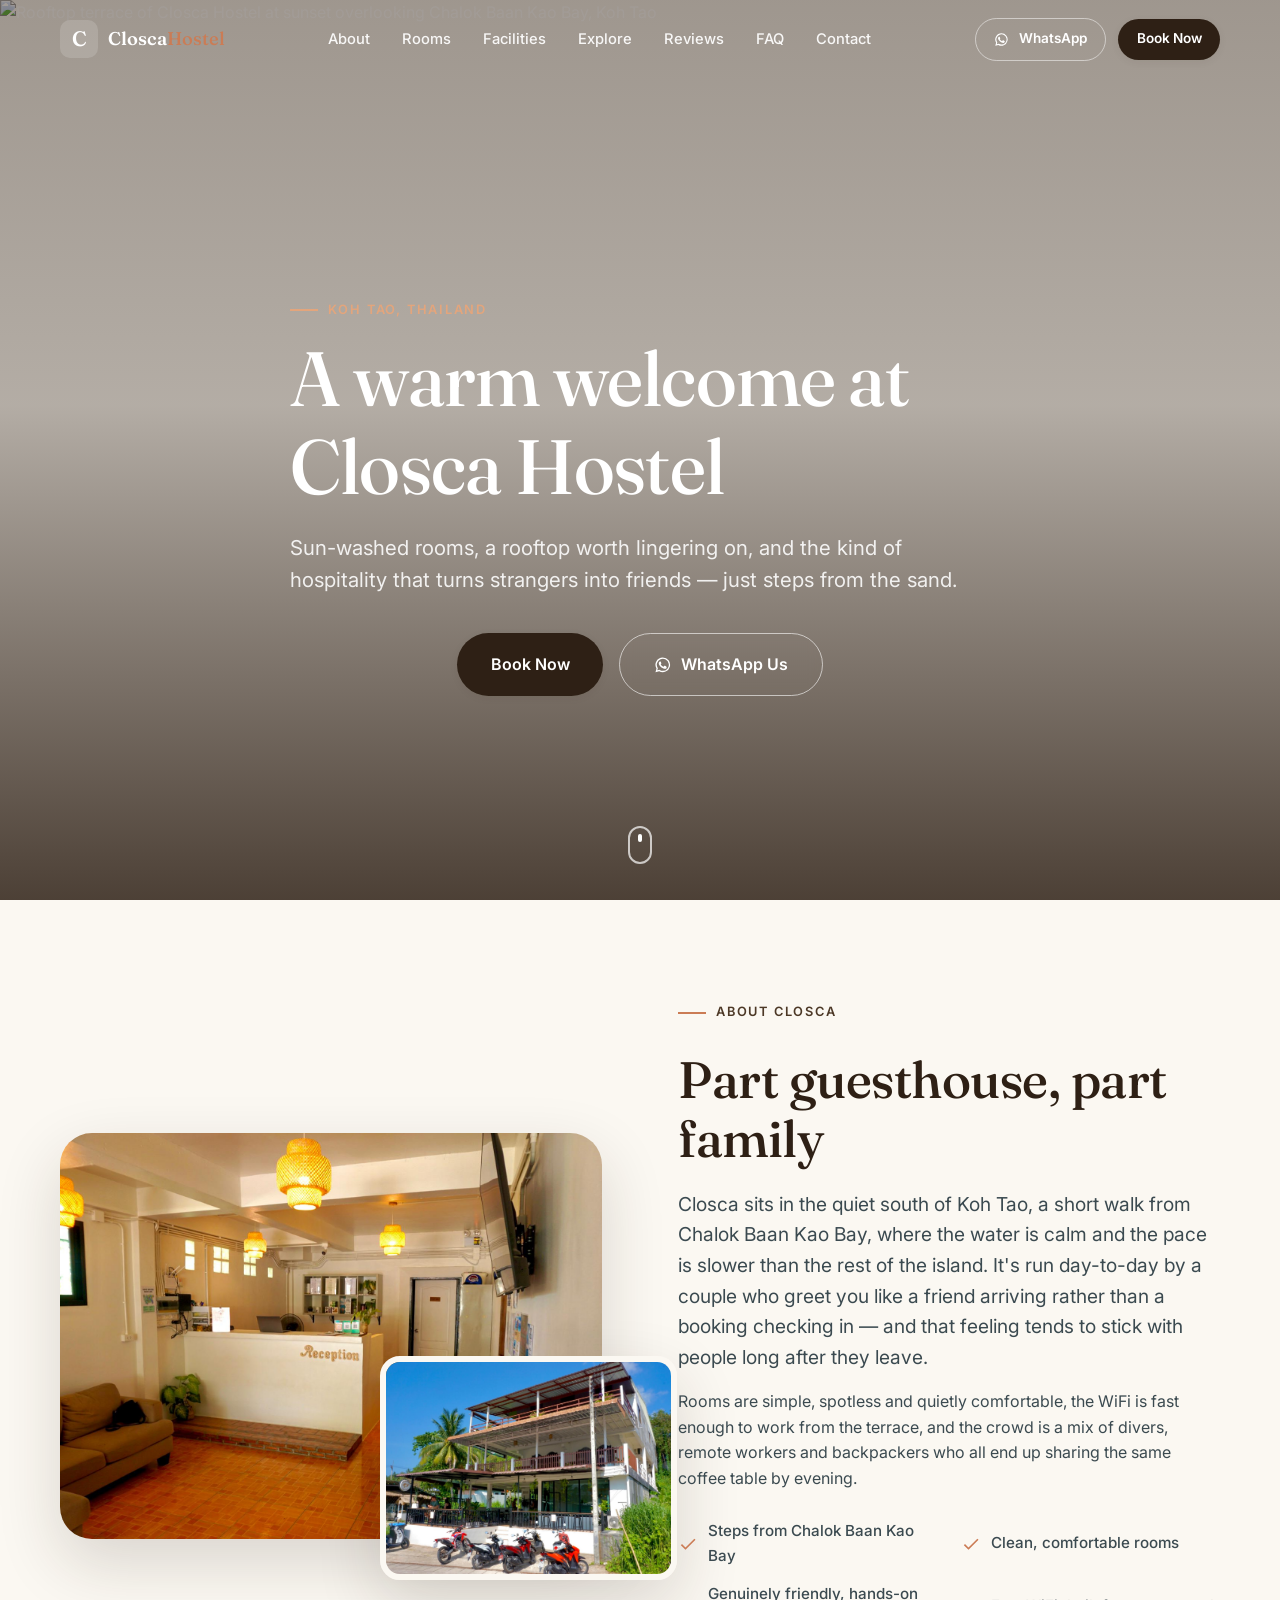
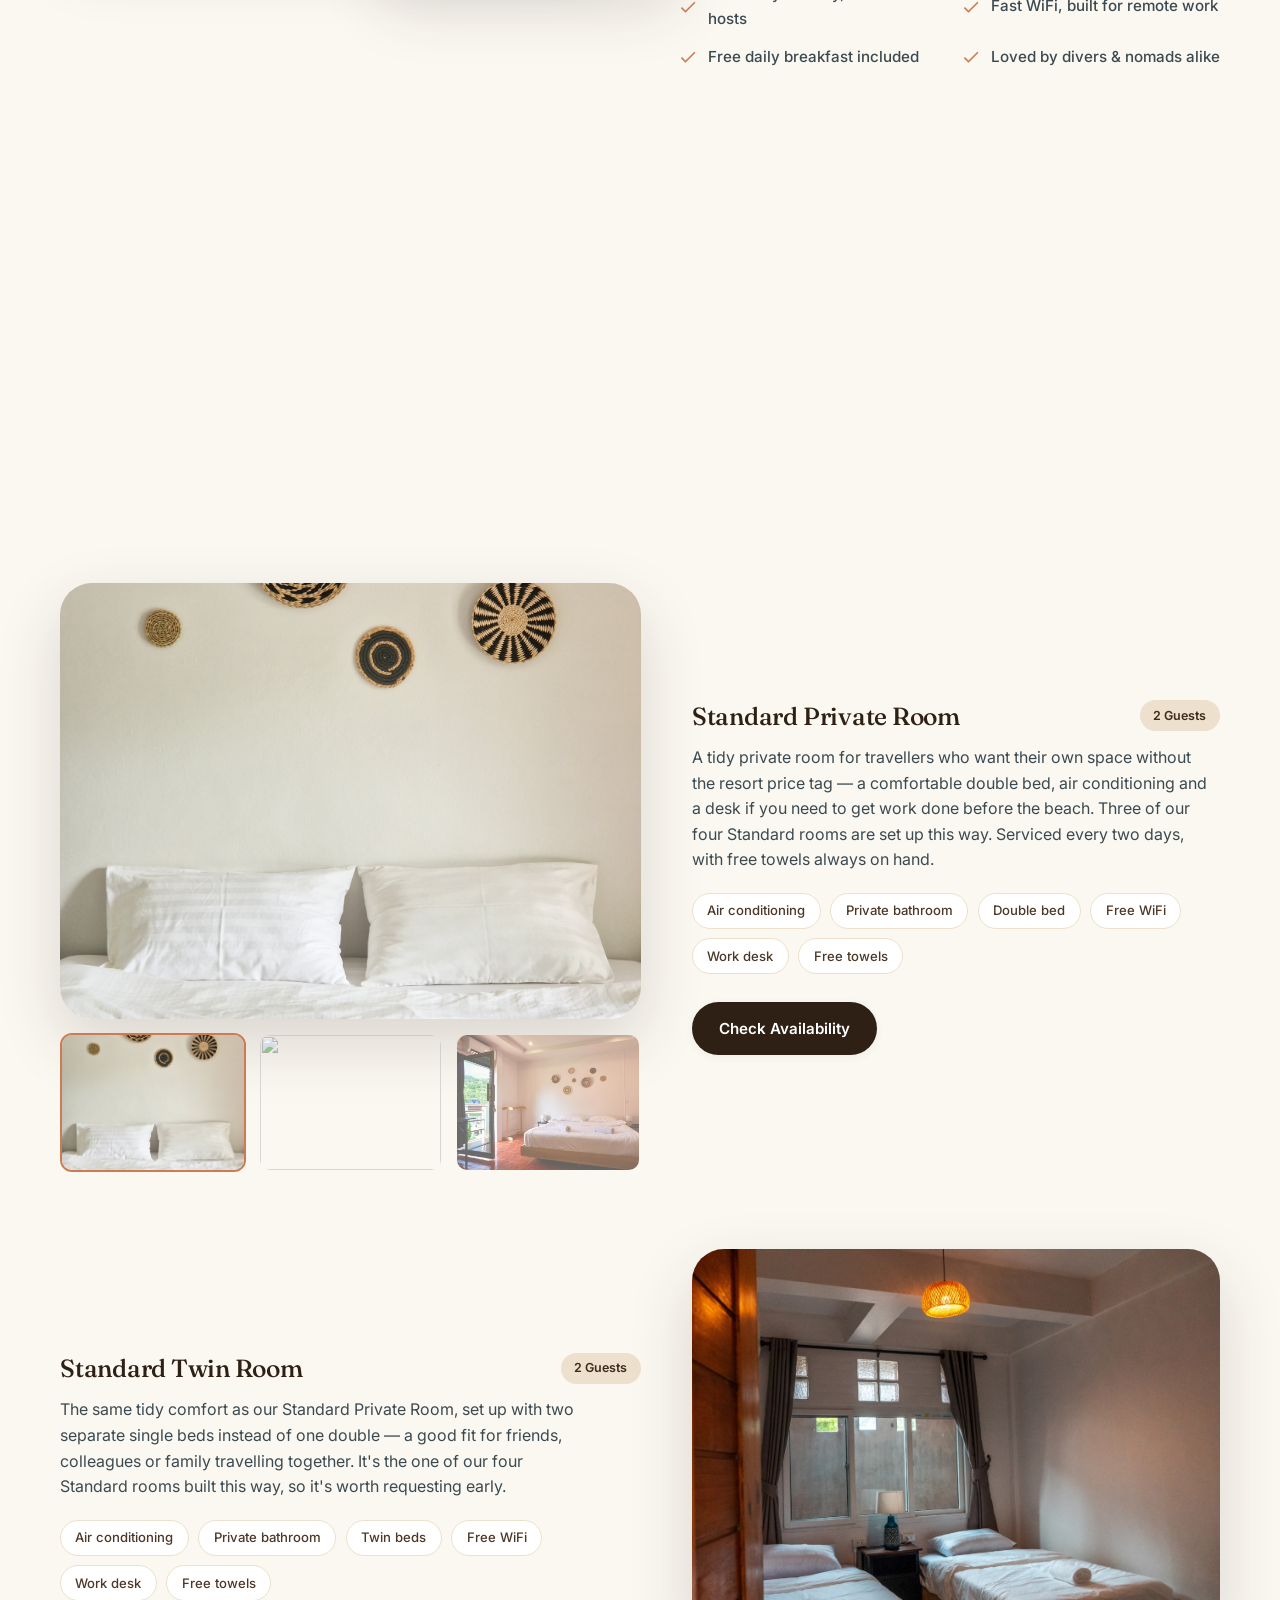
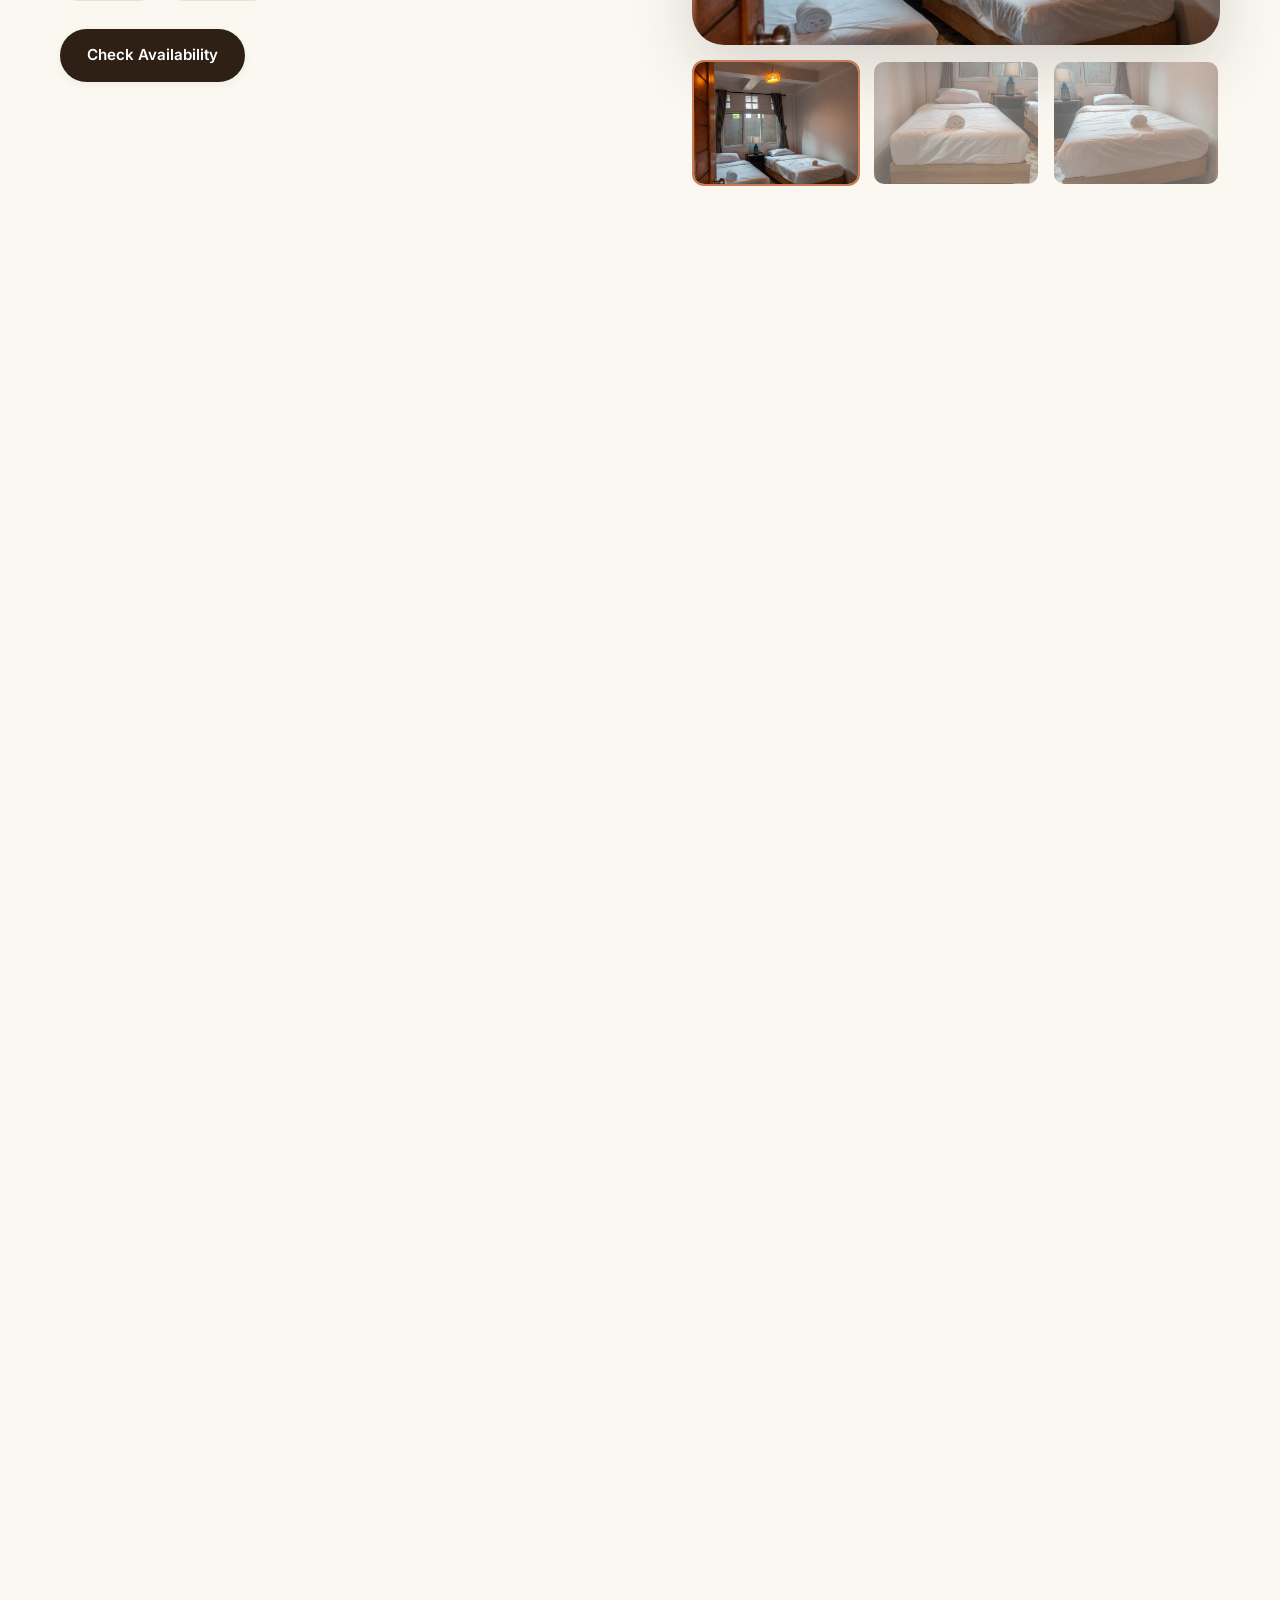
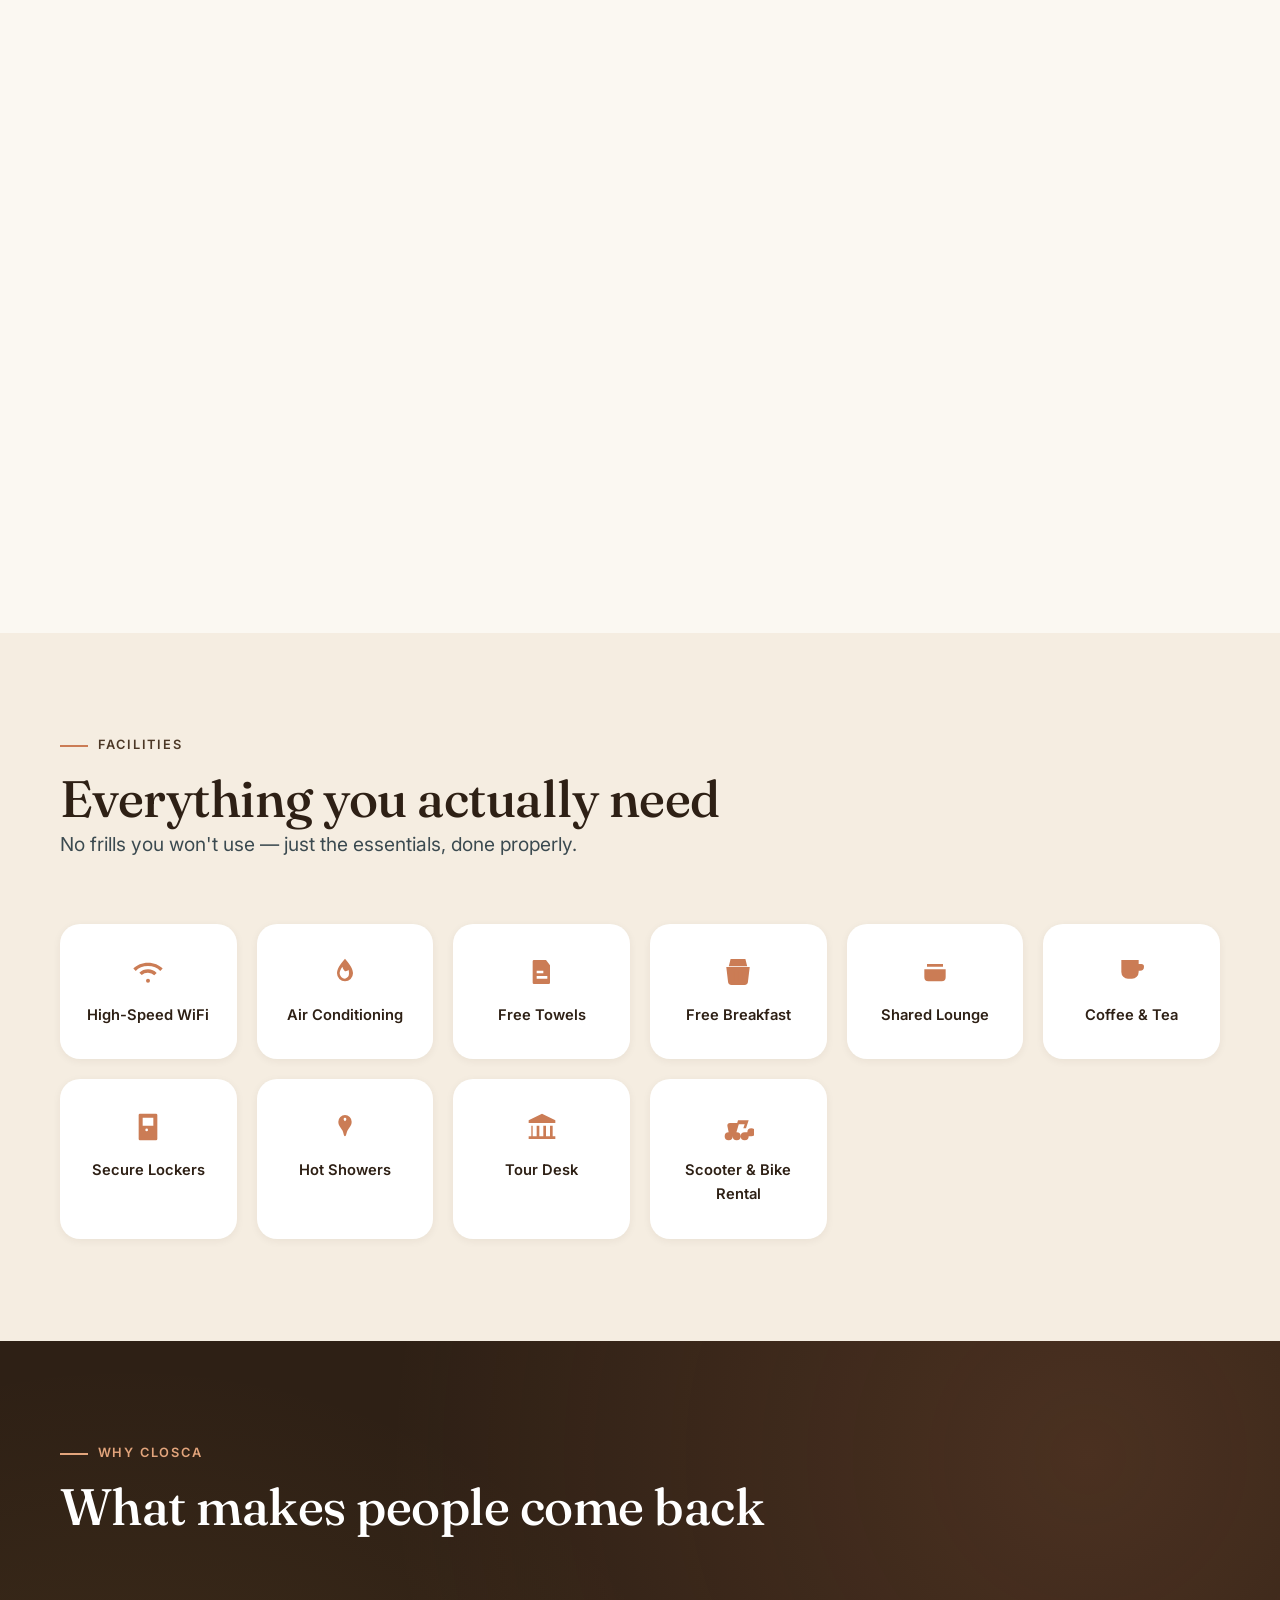
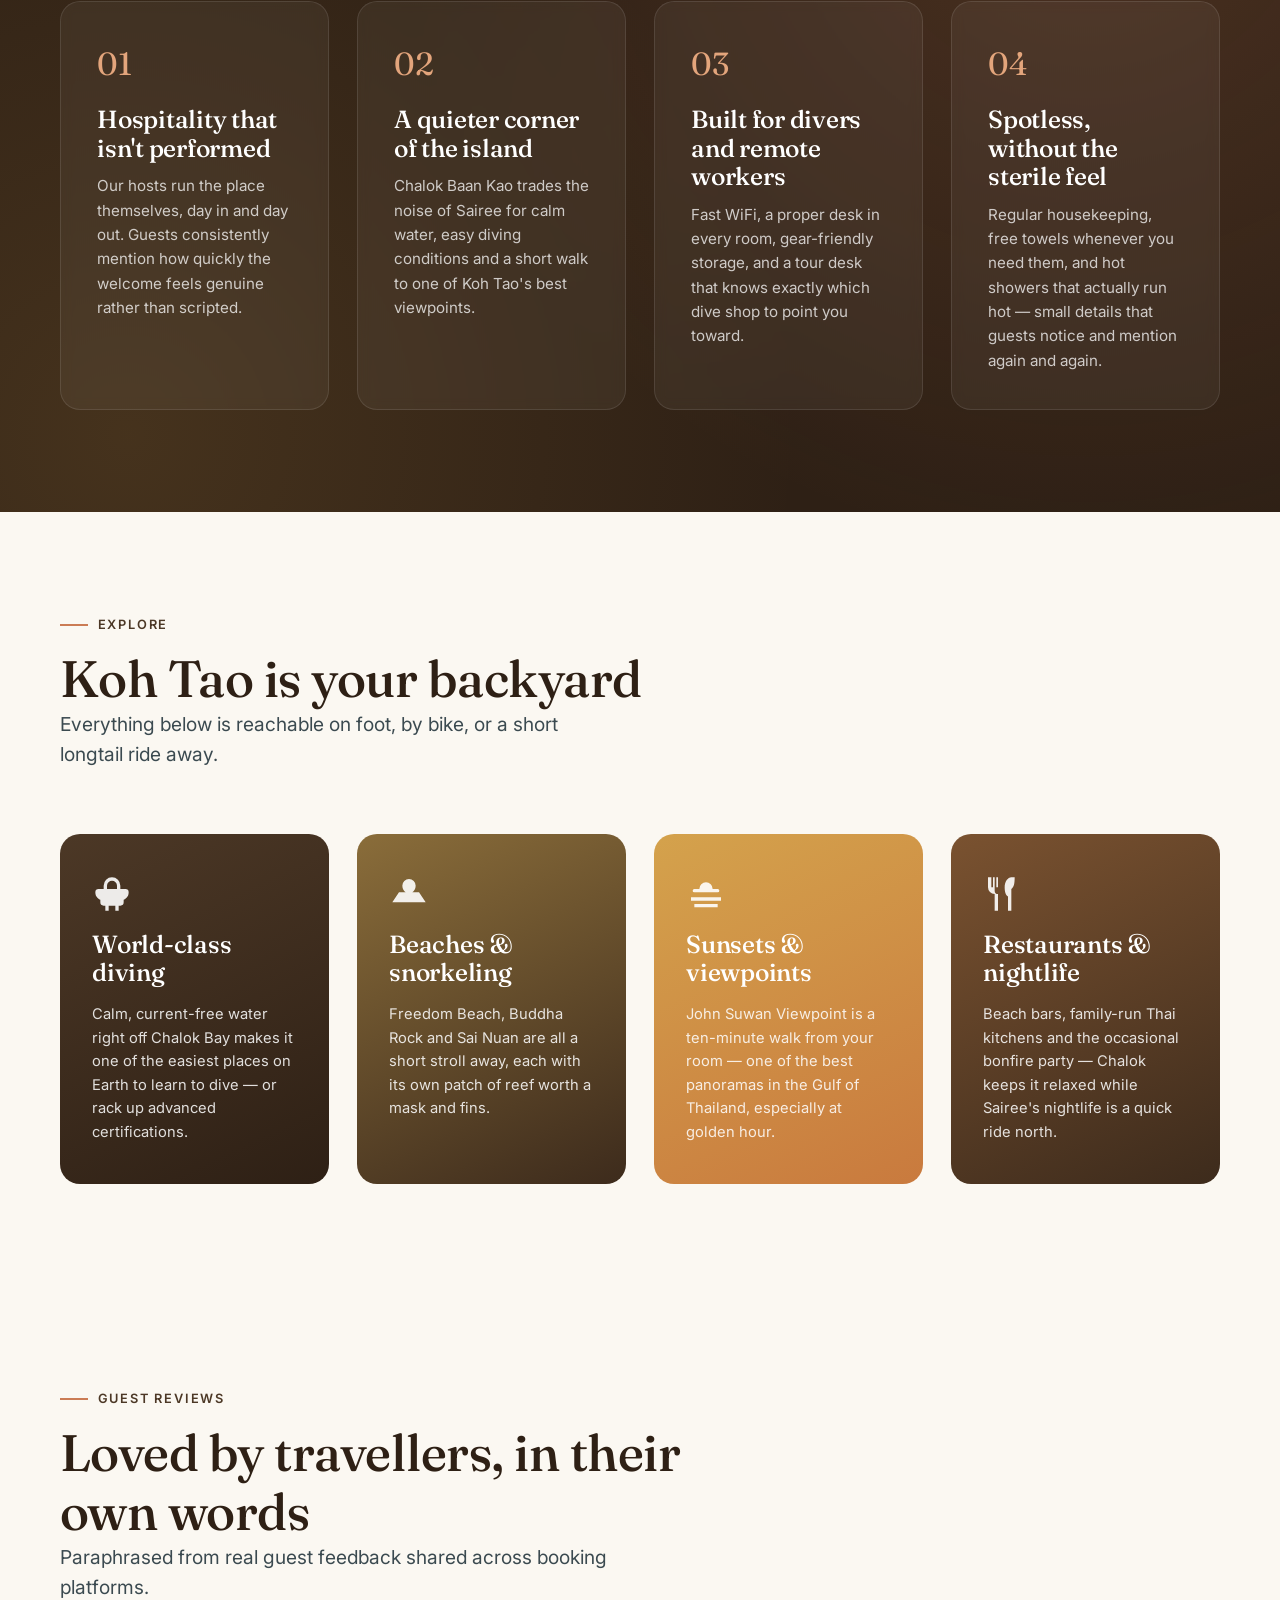
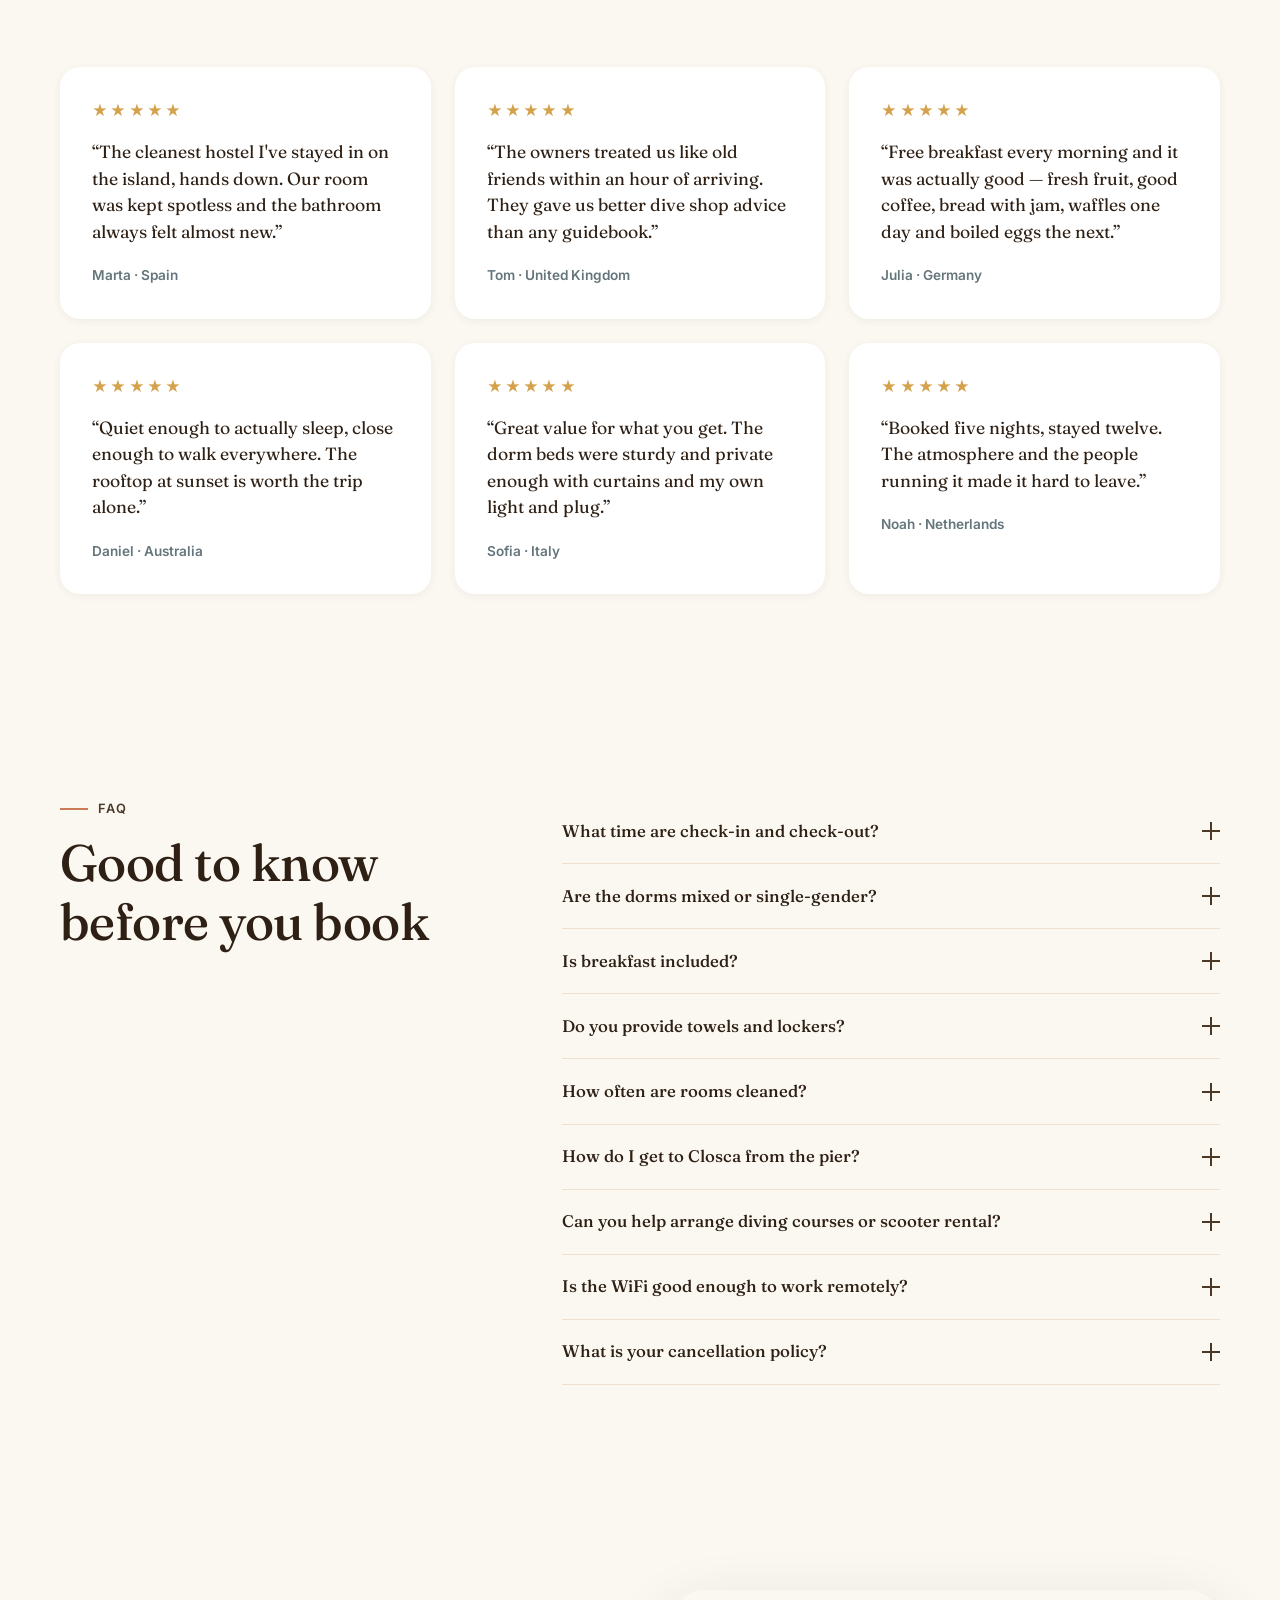
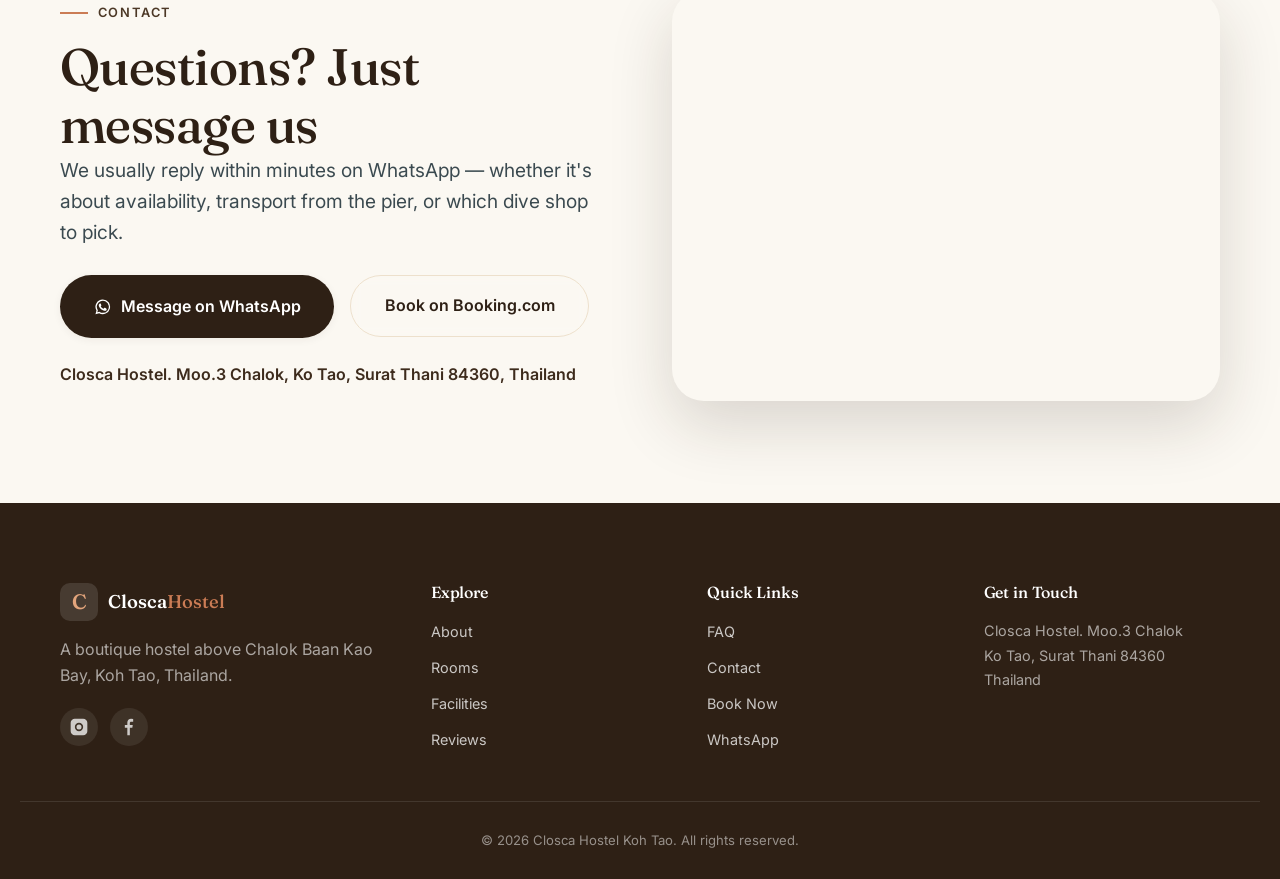
==== commit b634c7a3: "Update contact address and map to Closca Hostel location" ====
--- a/index.html
+++ b/index.html
@@ -540,12 +540,12 @@
         </a>
         <a class="btn btn-outline btn-lg" href="https://www.booking.com/hotel/th/closca-hostel-koh-tao.en-gb.html" target="_blank" rel="noopener noreferrer">Book on Booking.com</a>
       </div>
-      <p class="contact-address">Chalok Baan Kao Bay, Ko Tao, Surat Thani 84360, Thailand</p>
+      <p class="contact-address">Closca Hostel. Moo.3 Chalok, Ko Tao, Surat Thani 84360, Thailand</p>
     </div>
     <div class="contact-map reveal">
       <iframe
         title="Closca Hostel location on Google Maps, Chalok Baan Kao Bay, Koh Tao"
-        src="https://maps.google.com/maps?q=Chalok%20Baan%20Kao%20Bay%2C%20Koh%20Tao%2C%20Thailand&t=&z=14&ie=UTF8&iwloc=&output=embed"
+        src="https://maps.google.com/maps?q=Closca%20Hostel%2C%20Koh%20Tao%2C%20Thailand&t=&z=15&ie=UTF8&iwloc=&output=embed"
         loading="lazy"
         referrerpolicy="no-referrer-when-downgrade"
         allowfullscreen>
@@ -590,7 +590,7 @@
     </nav>
     <div class="footer-contact">
       <h4>Get in Touch</h4>
-      <p>Chalok Baan Kao Bay<br>Ko Tao, Surat Thani 84360<br>Thailand</p>
+      <p>Closca Hostel. Moo.3 Chalok<br>Ko Tao, Surat Thani 84360<br>Thailand</p>
     </div>
   </div>
   <div class="container footer-bottom">
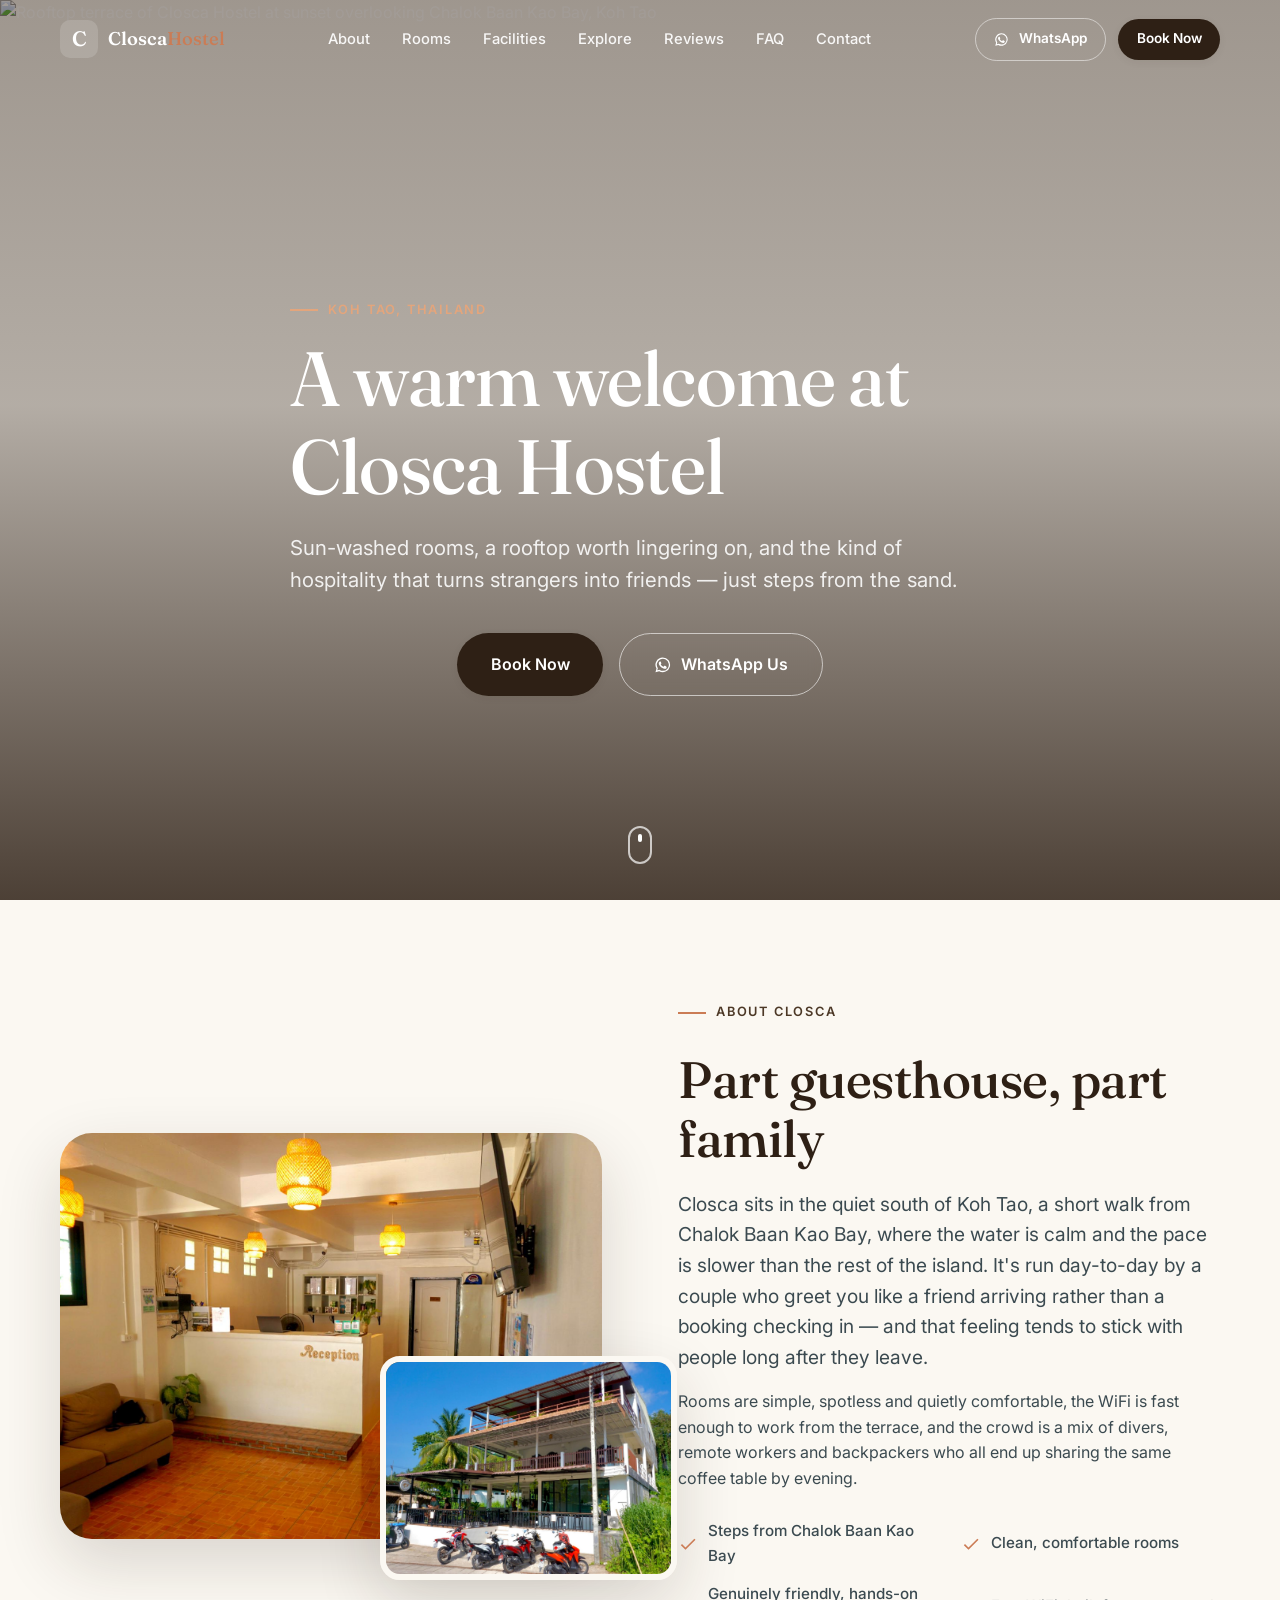
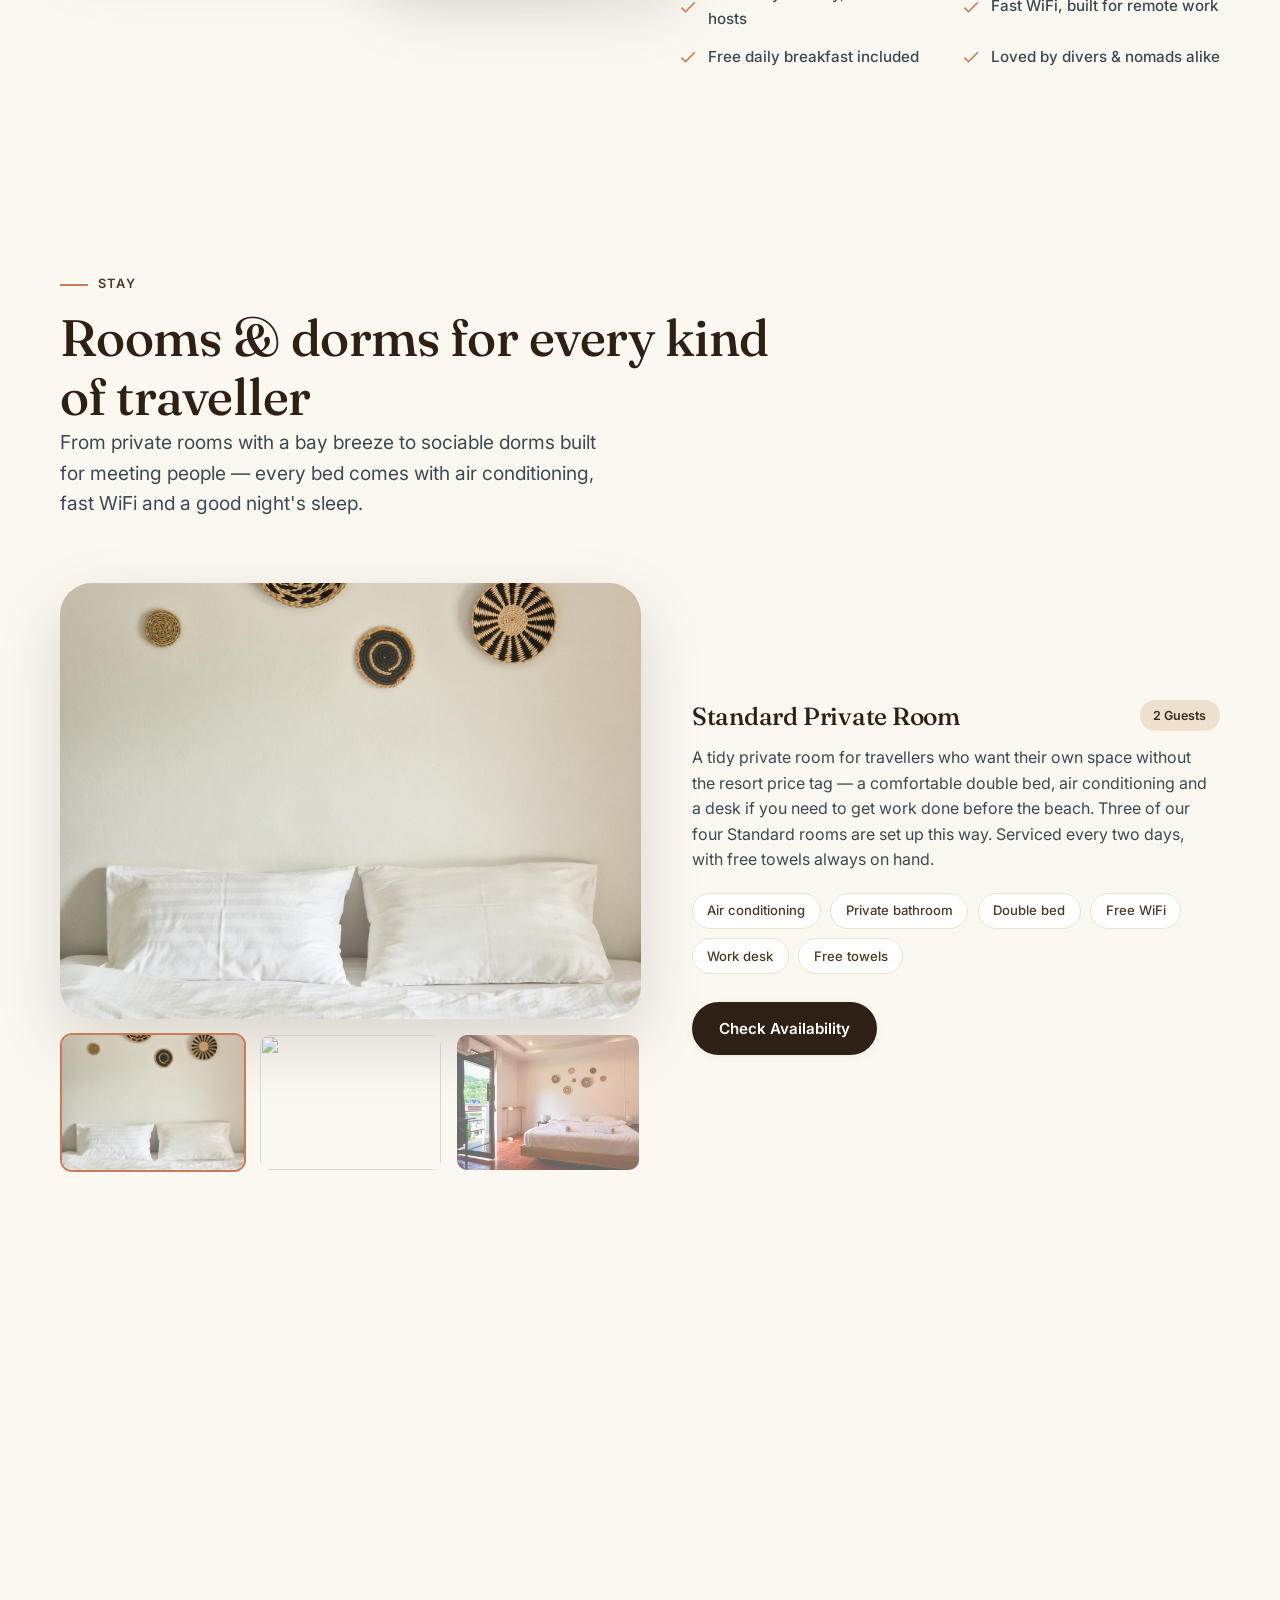
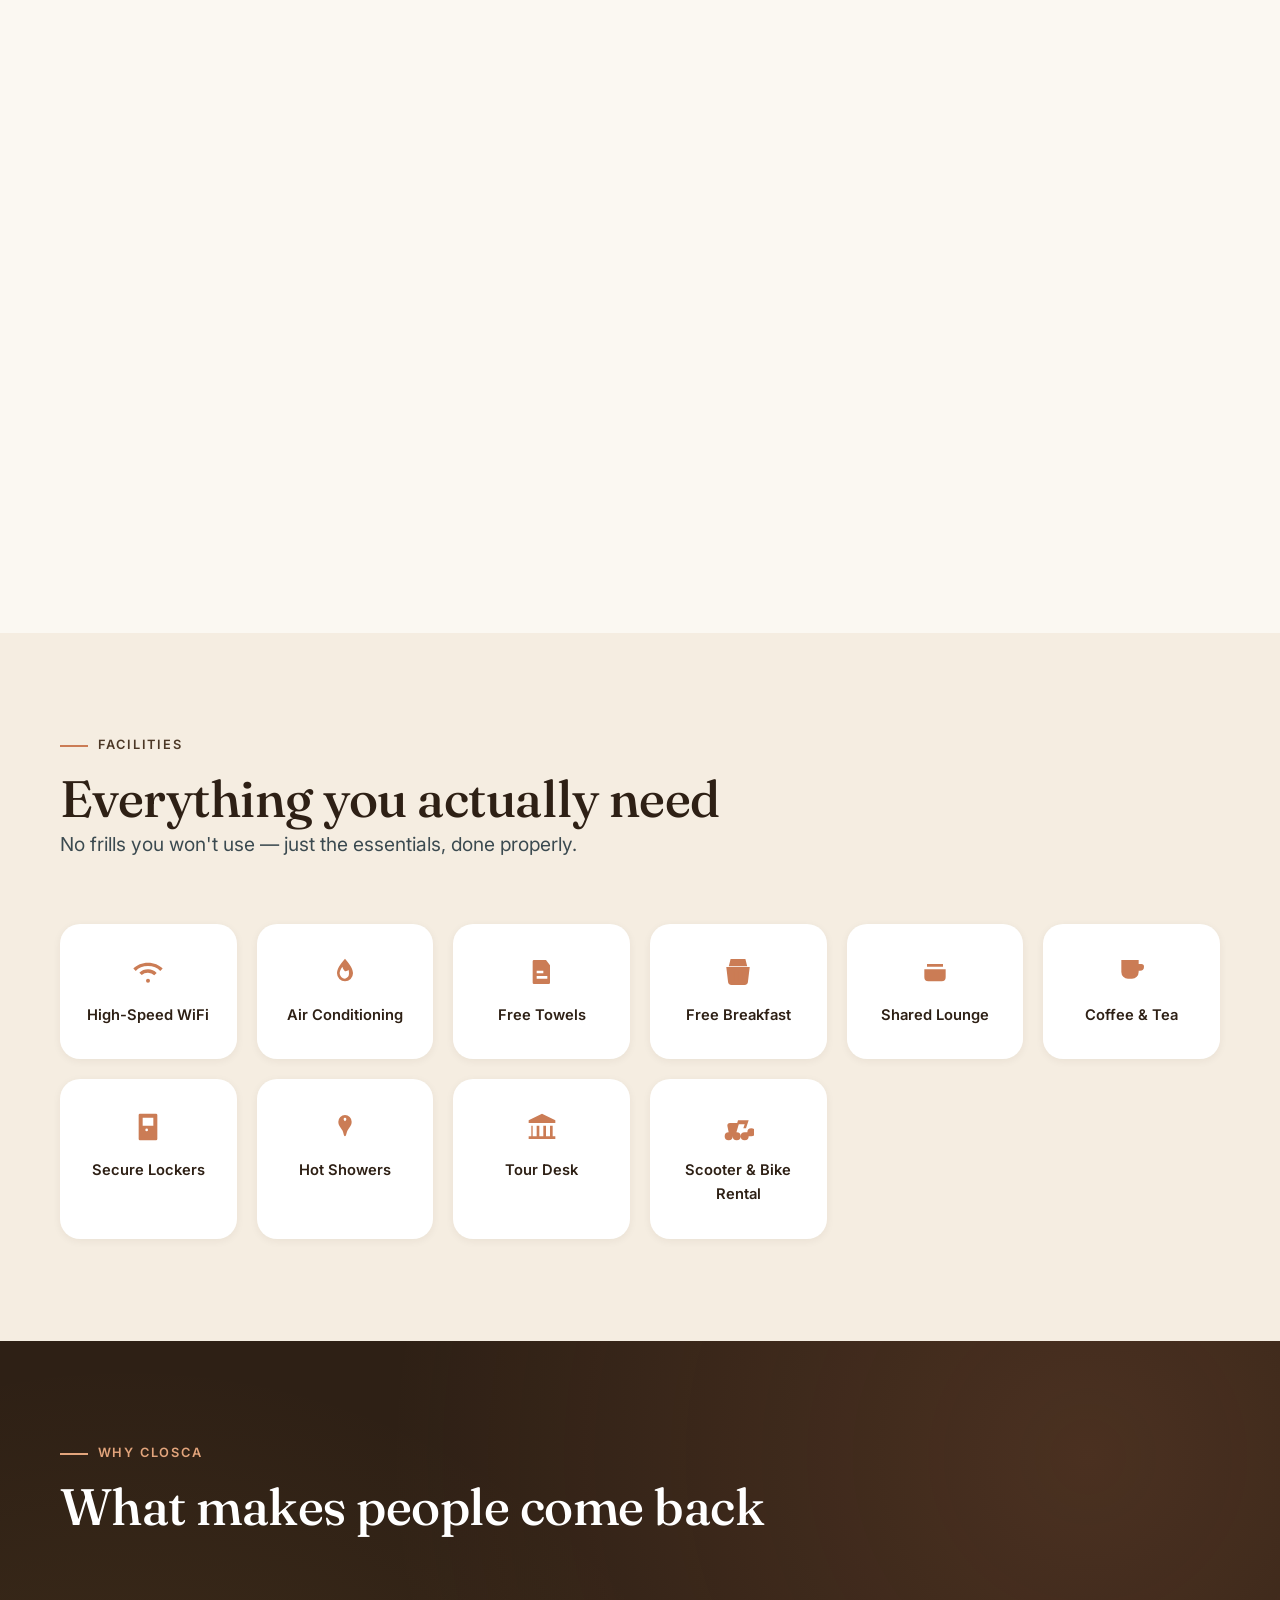
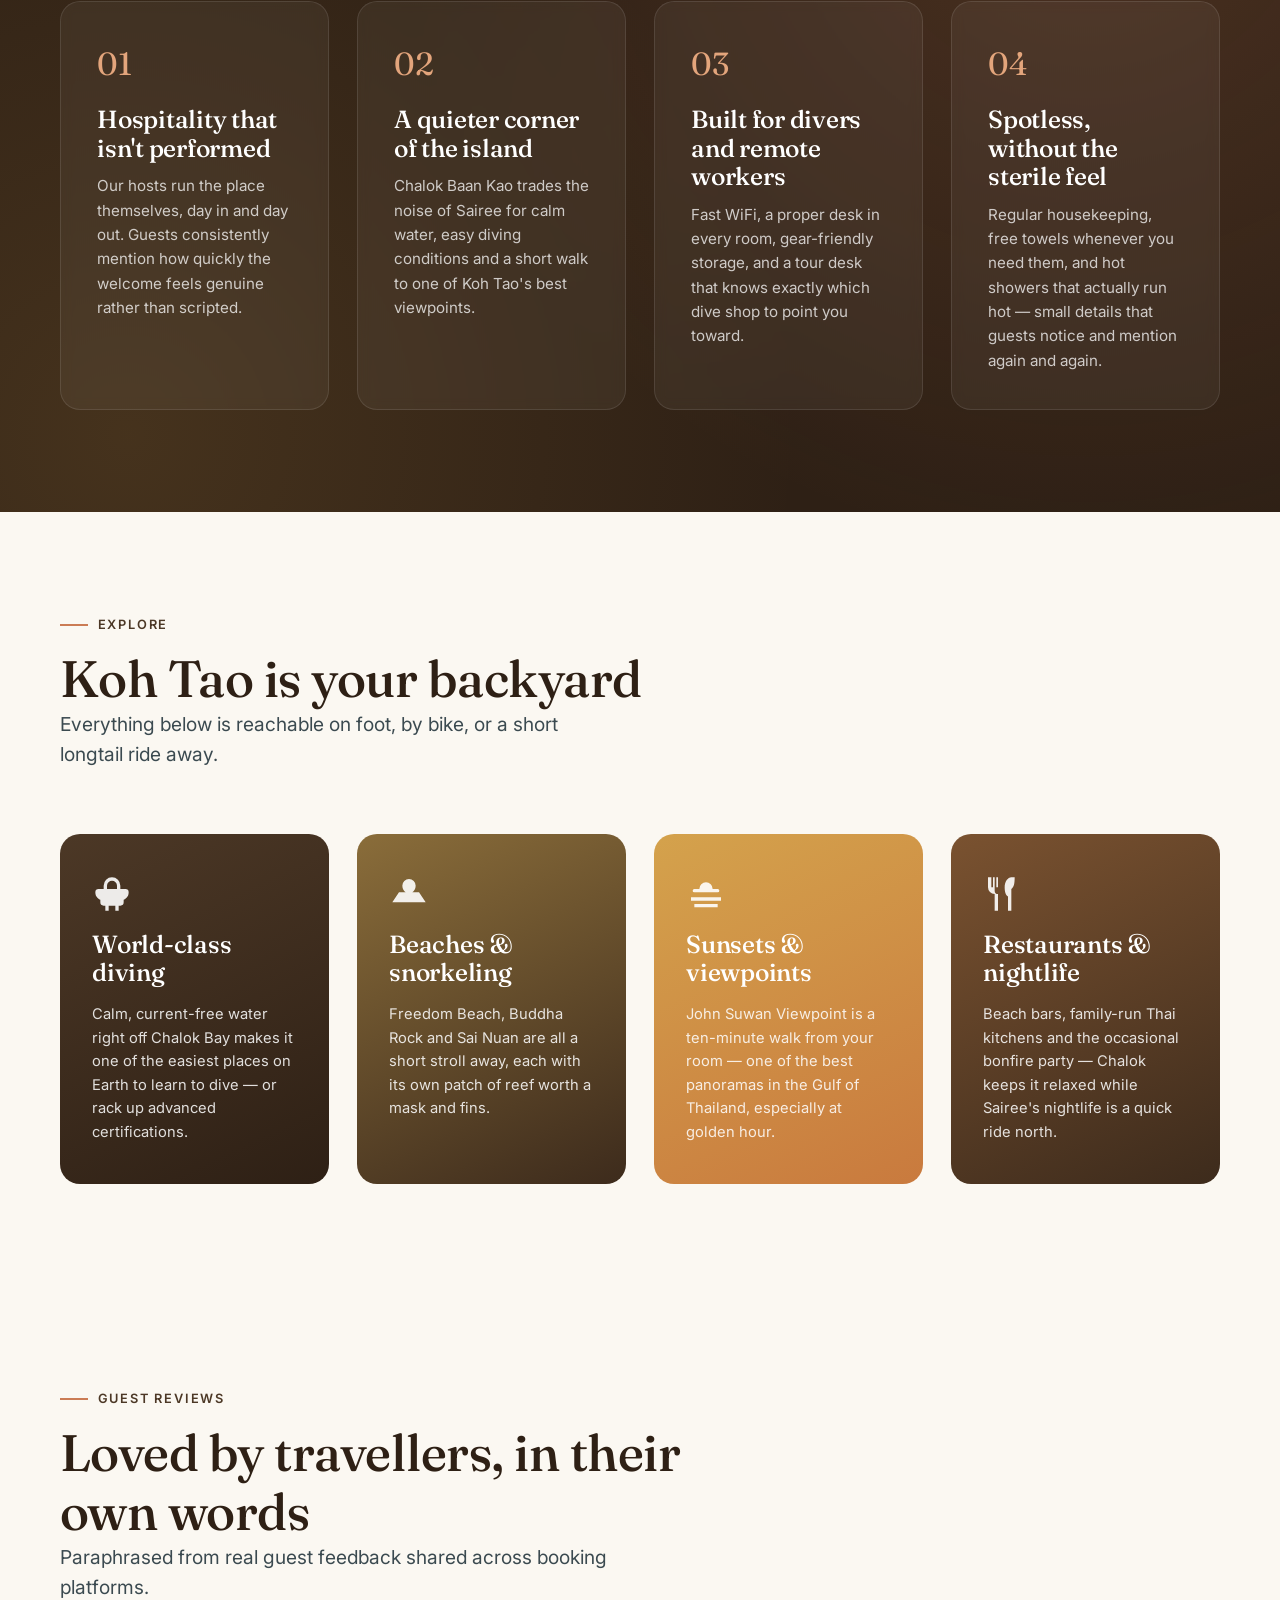
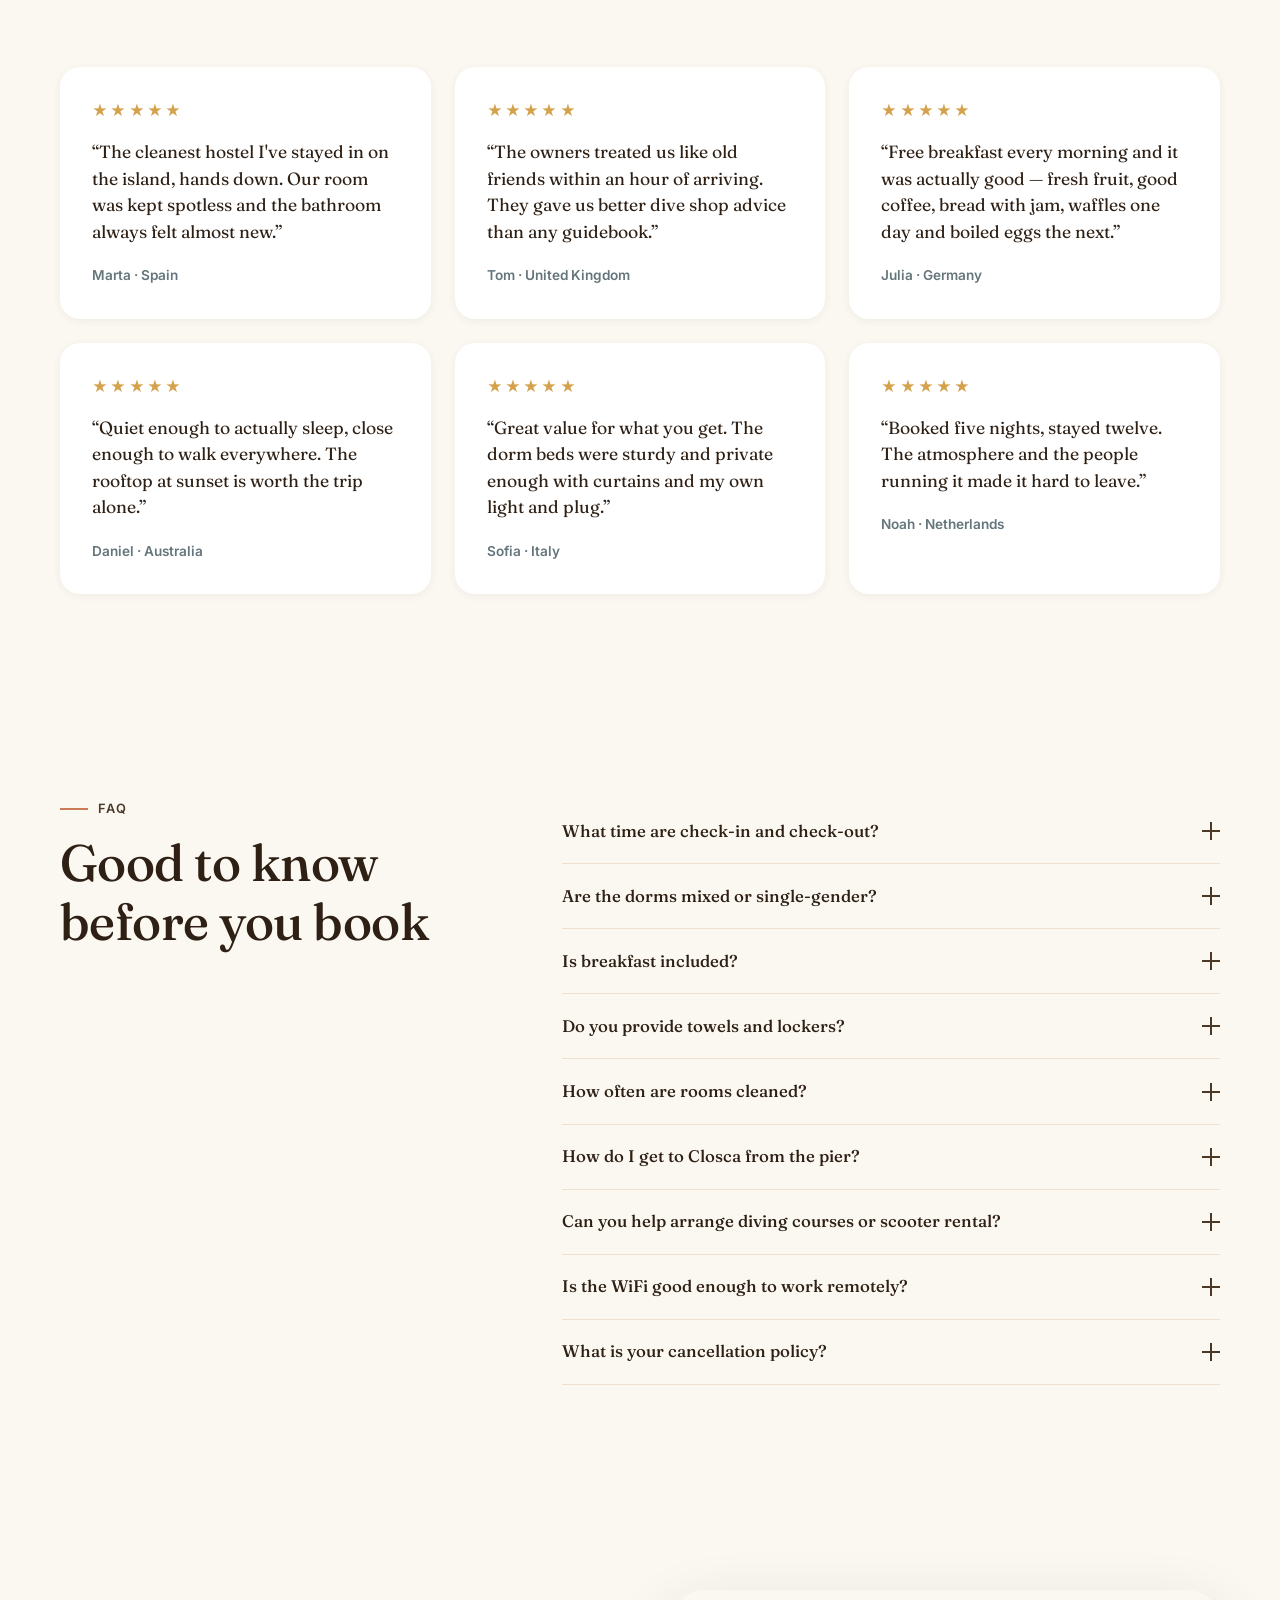
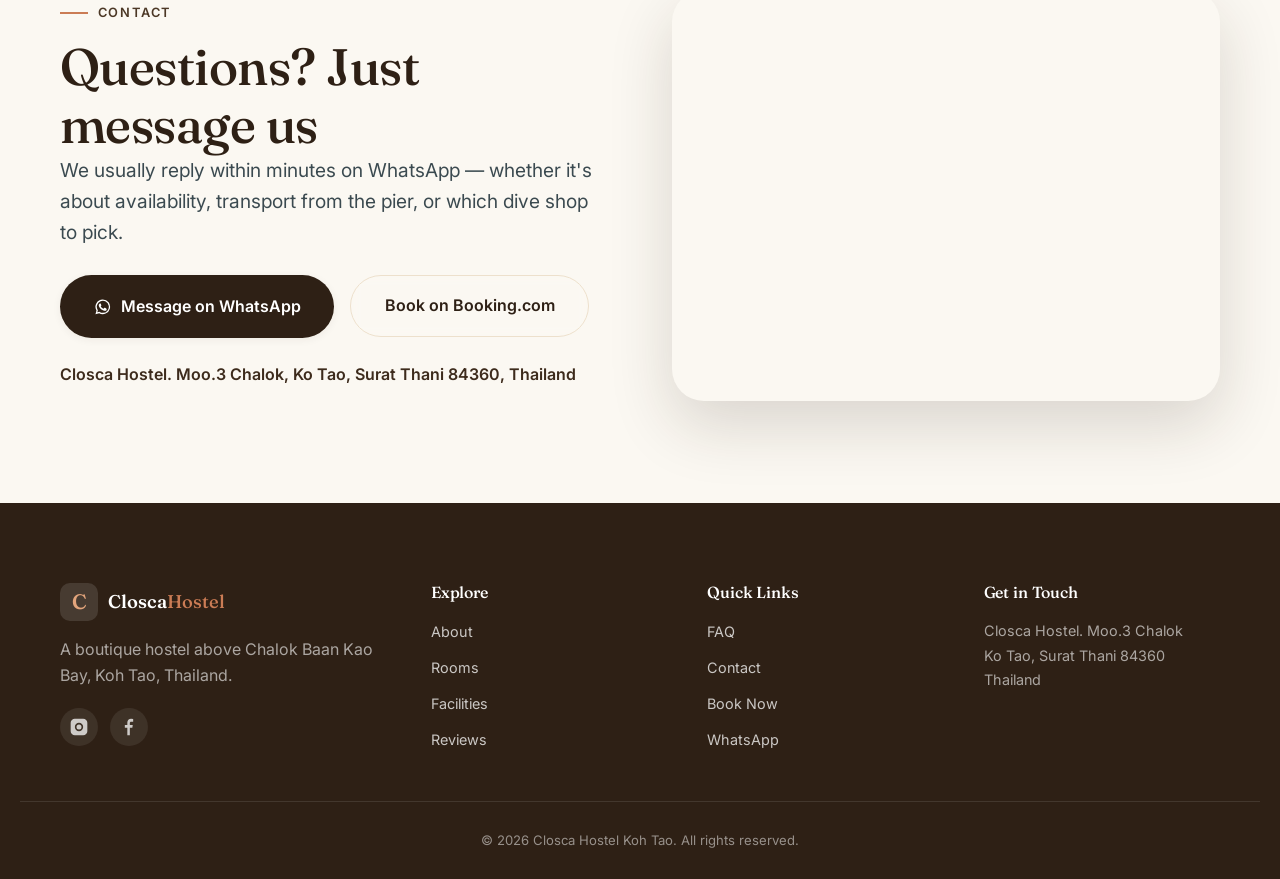
==== commit dba497d1: "Trim FAQ pier answer" ====
--- a/index.html
+++ b/index.html
@@ -501,7 +501,7 @@
       <div class="accordion-item">
         <h3><button class="accordion-trigger" aria-expanded="false" aria-controls="faq-6" id="faq-6-btn">How do I get to Closca from the pier?<span class="accordion-icon" aria-hidden="true"></span></button></h3>
         <div class="accordion-panel" id="faq-6" role="region" aria-labelledby="faq-6-btn" hidden>
-          <p>We're a short taxi or songthaew ride from Mae Haad Pier. Message us your ferry time on WhatsApp and we'll help you arrange transport in advance.</p>
+          <p>We're a short taxi or songthaew ride from Mae Haad Pier.</p>
         </div>
       </div>
       <div class="accordion-item">
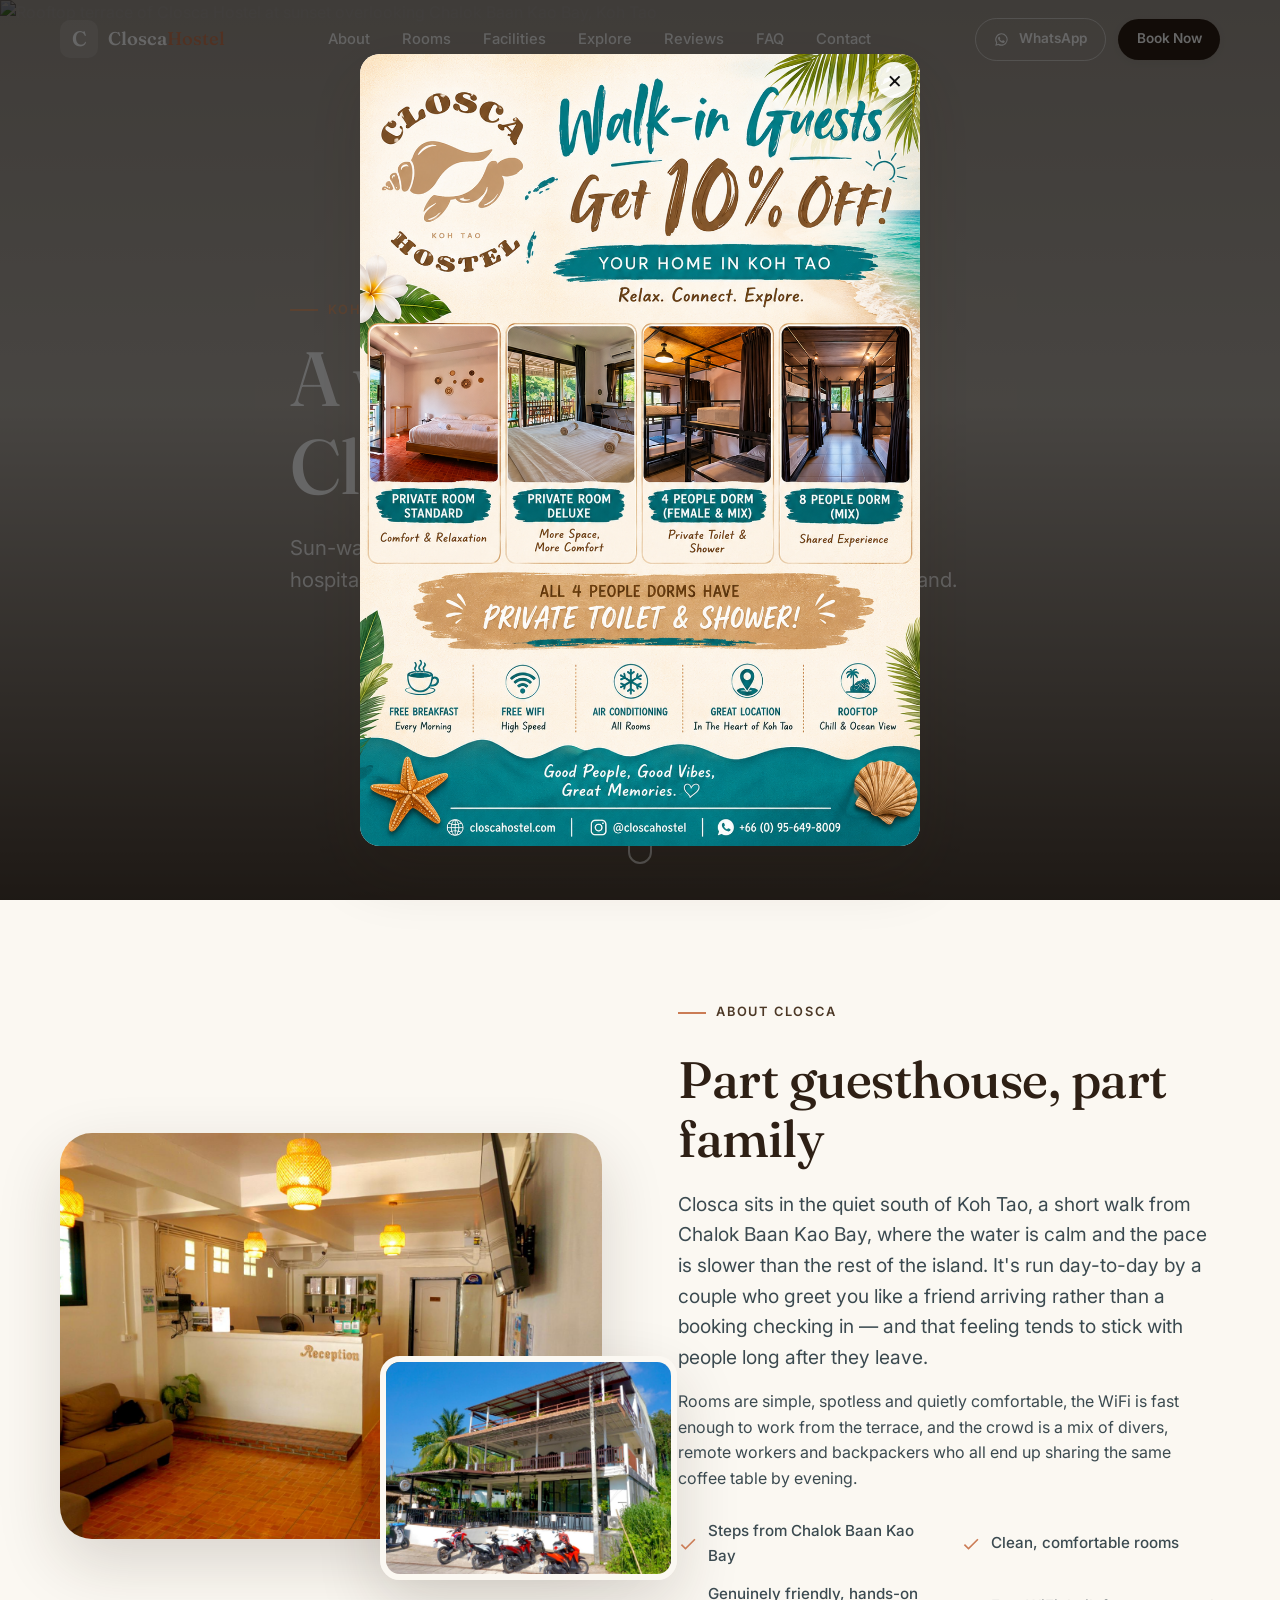
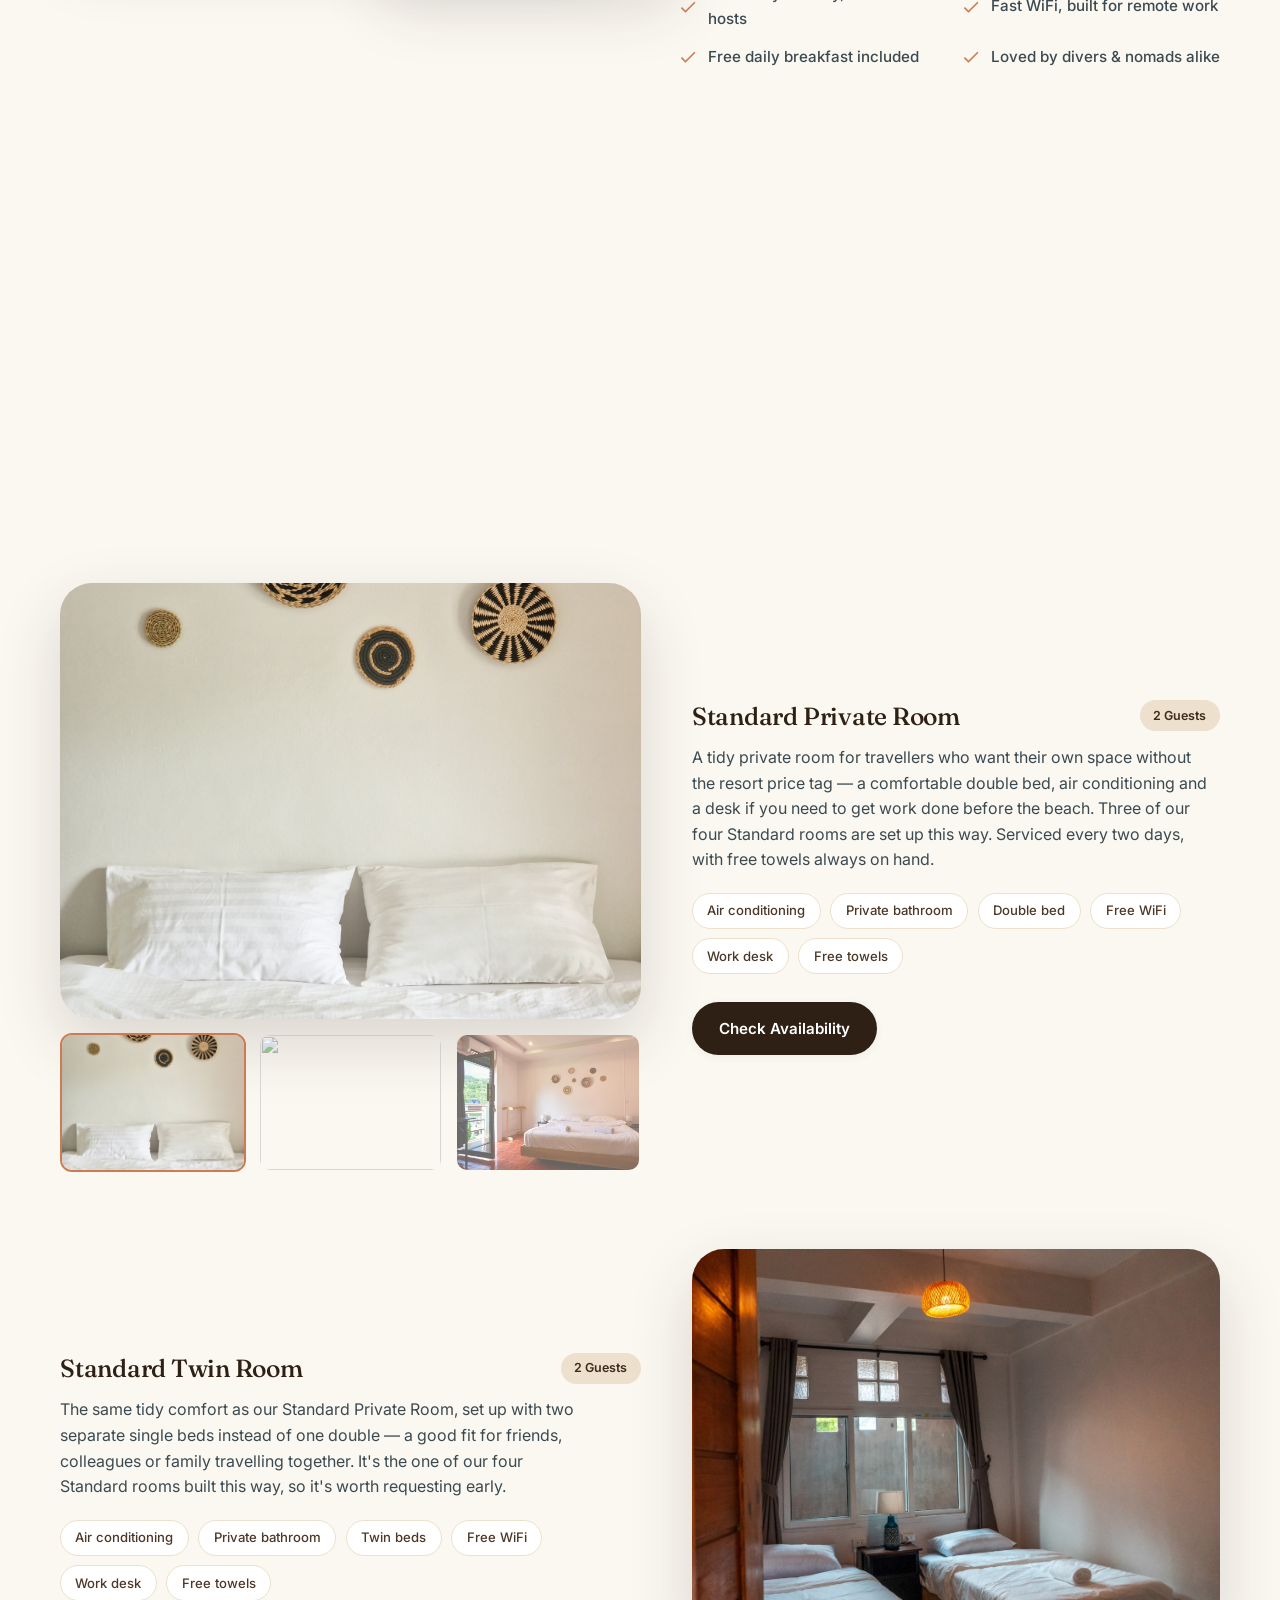
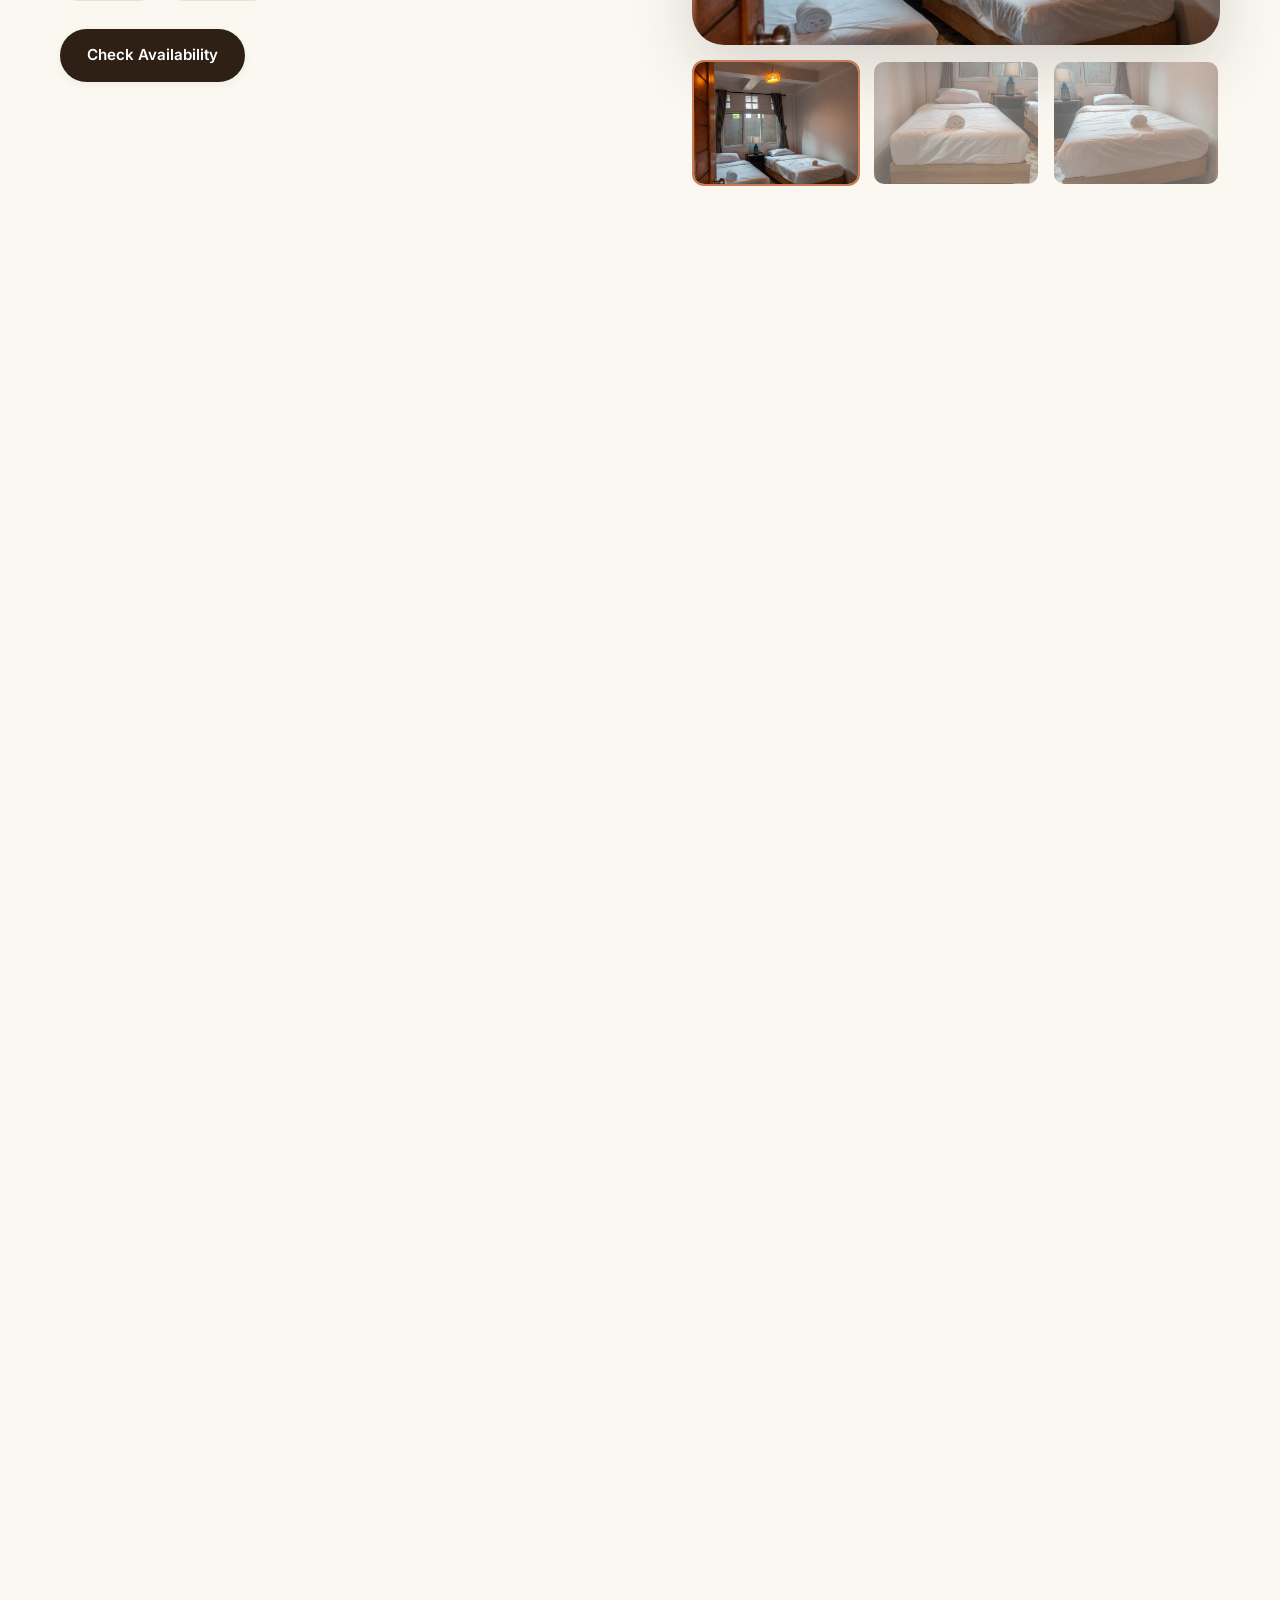
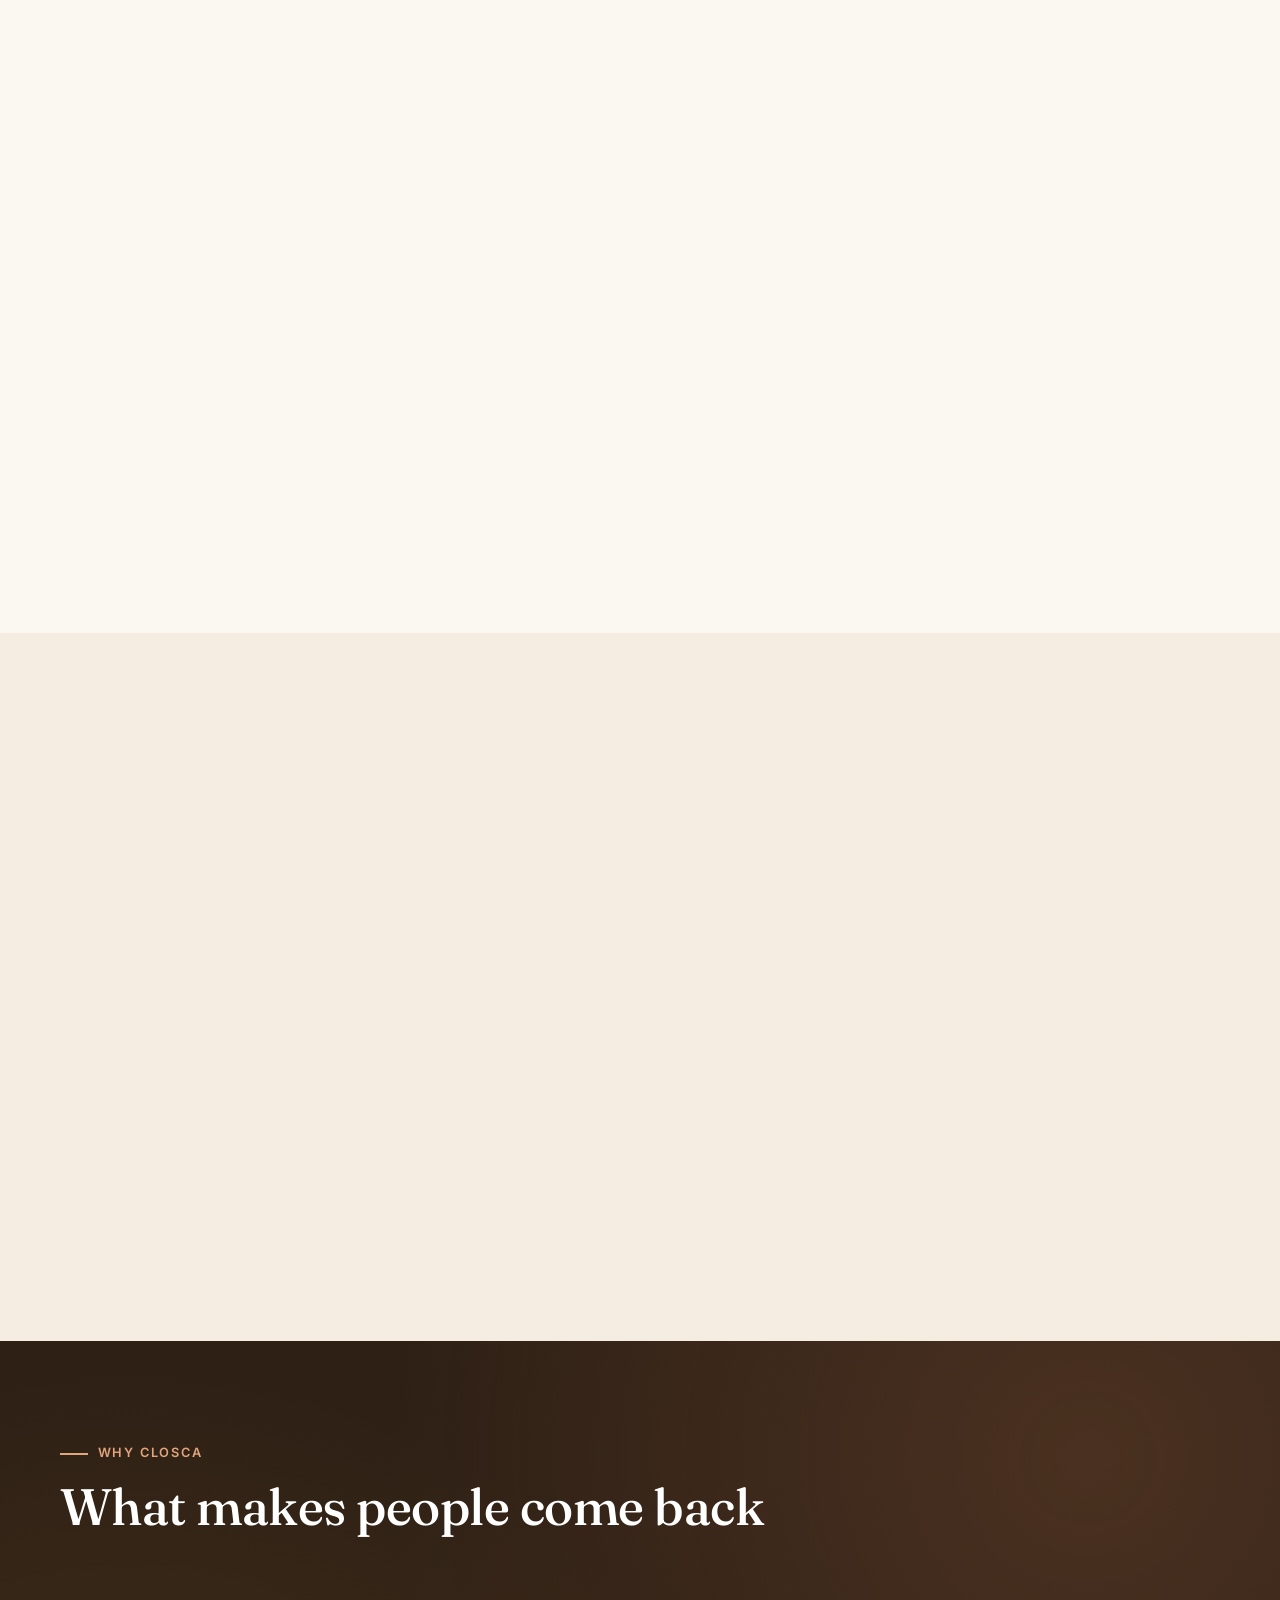
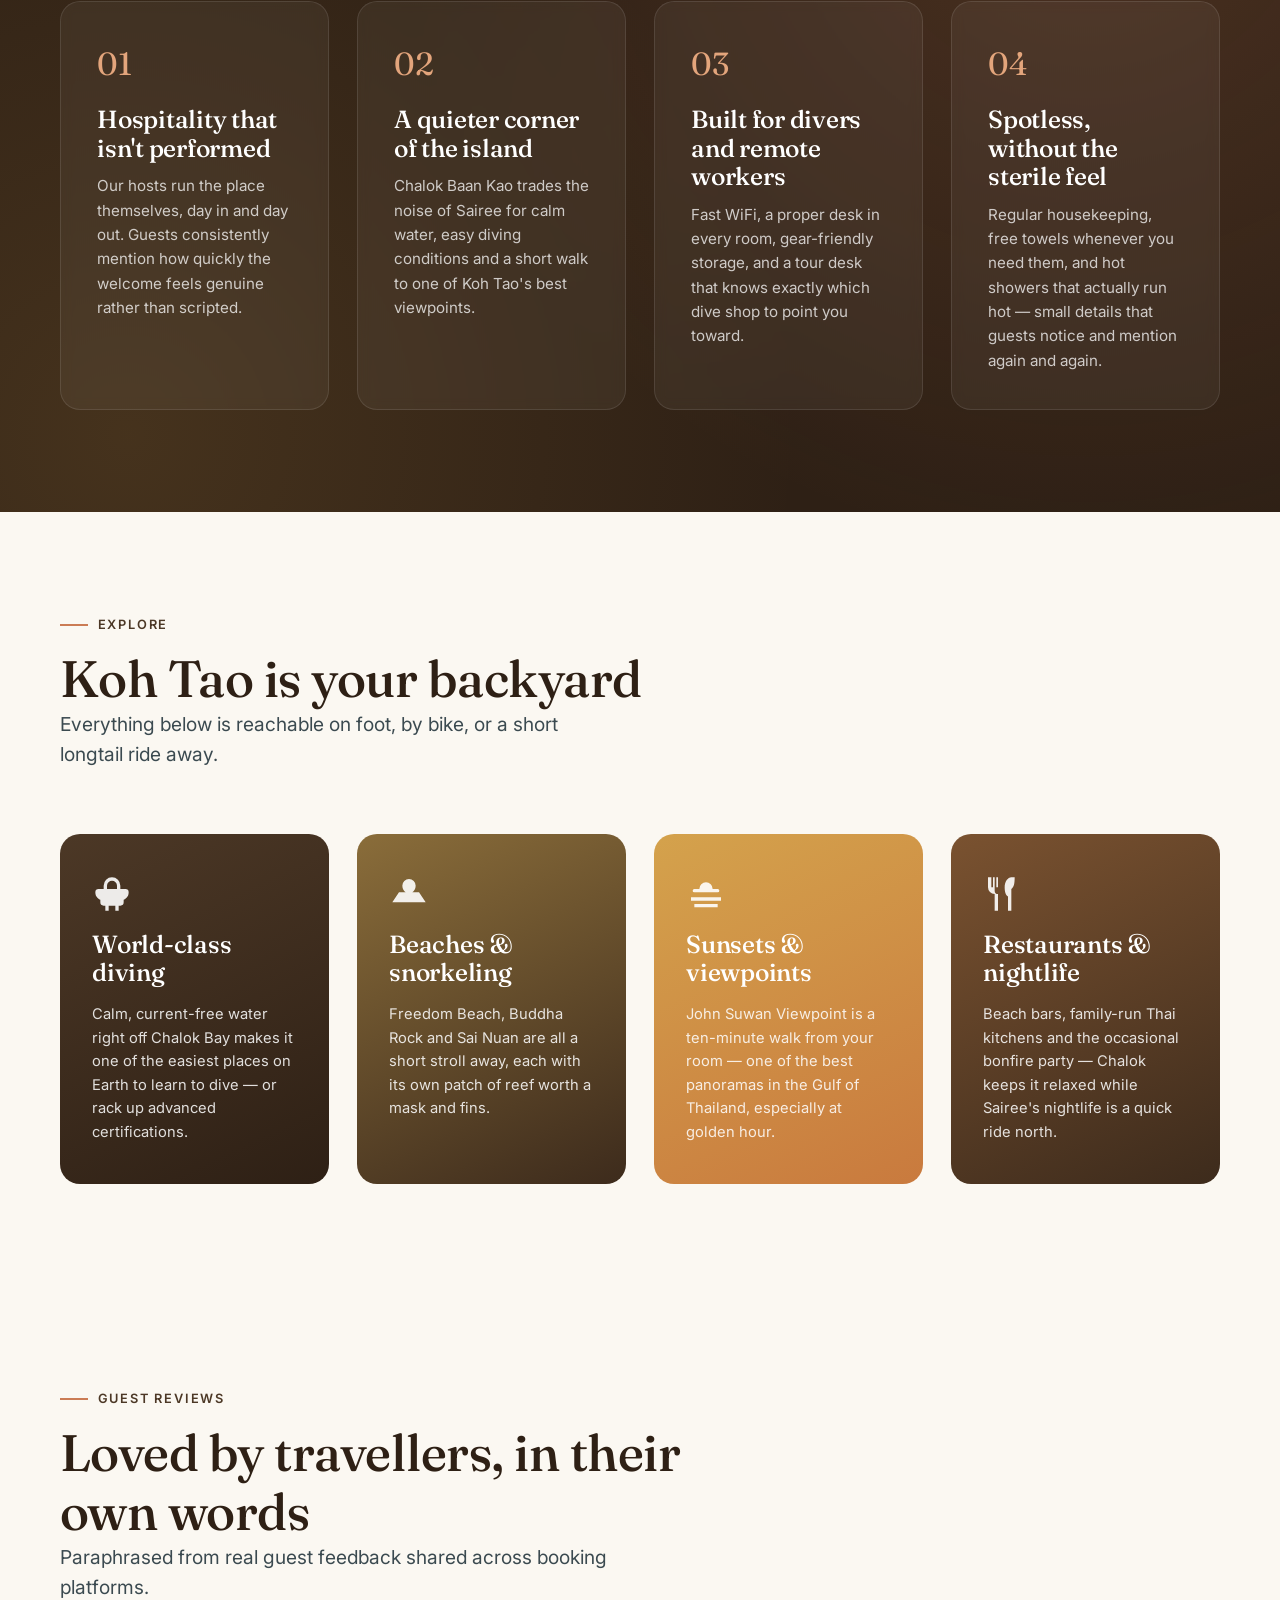
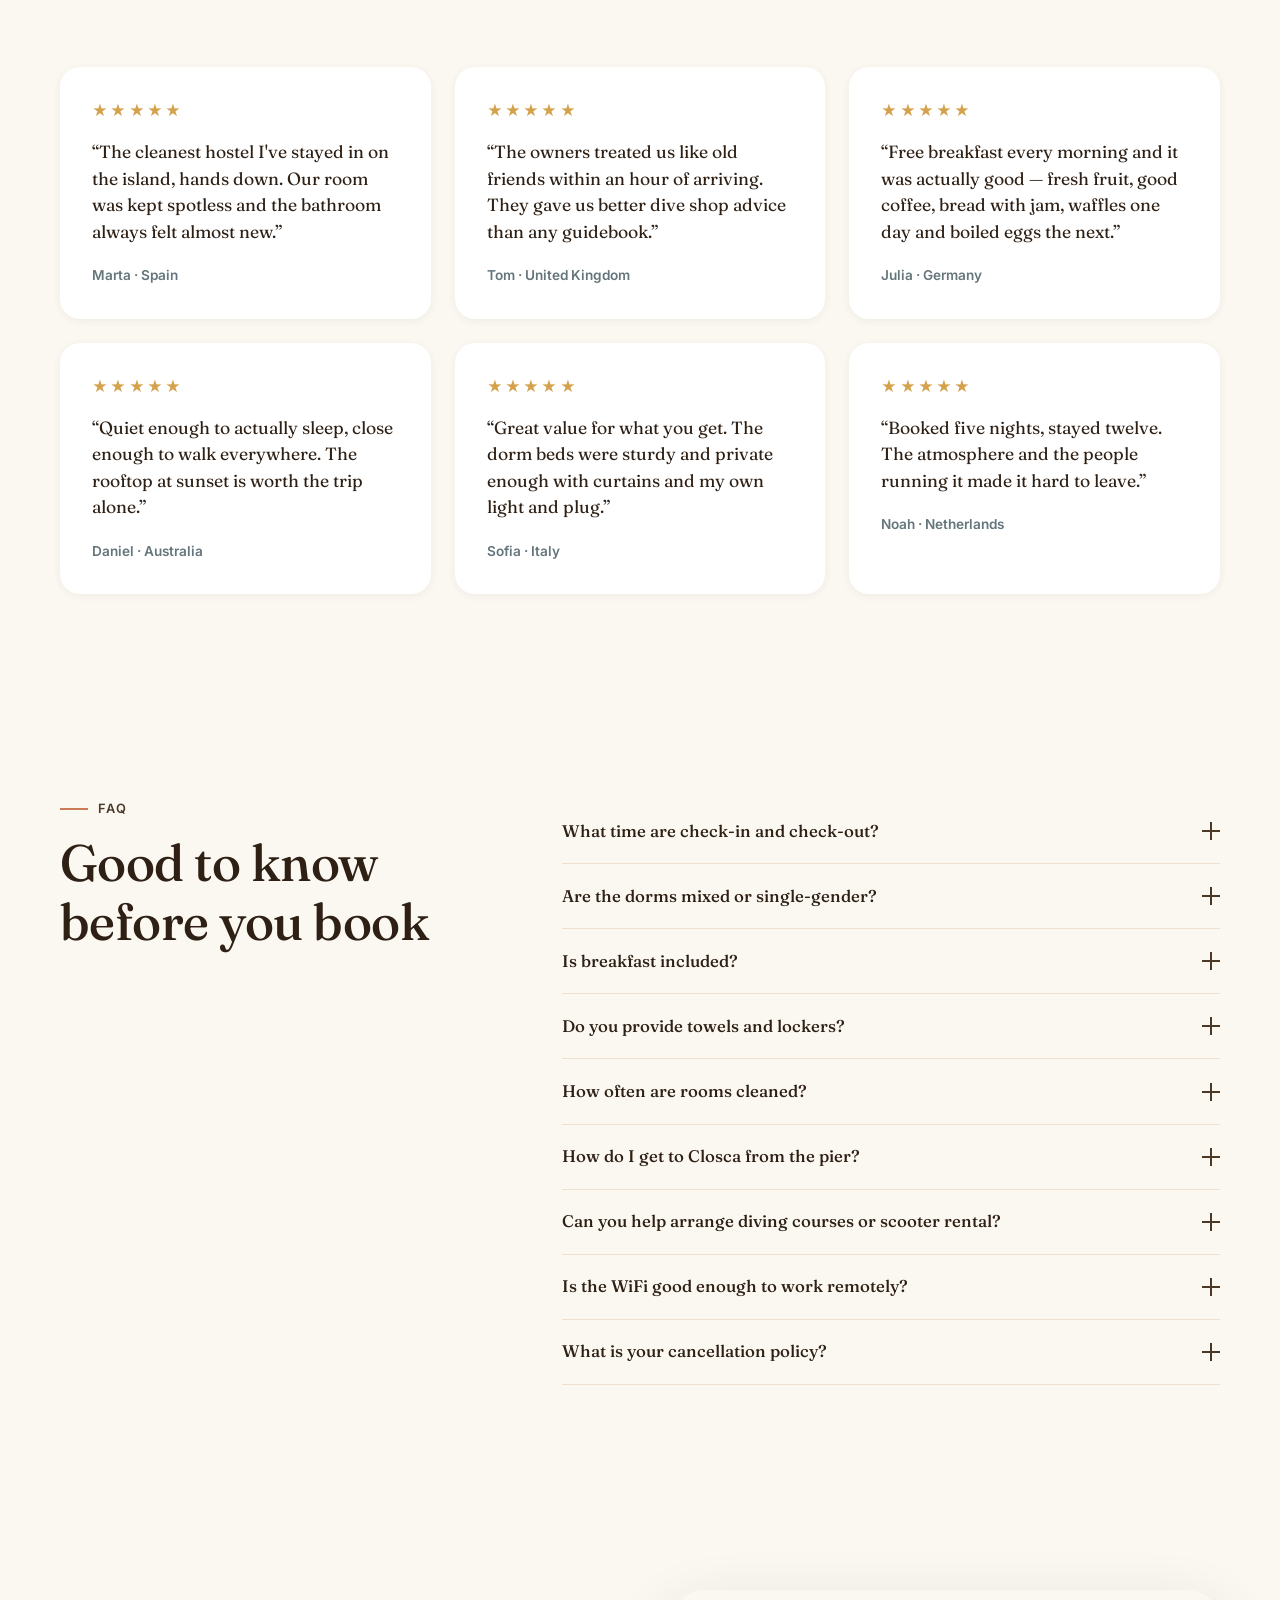
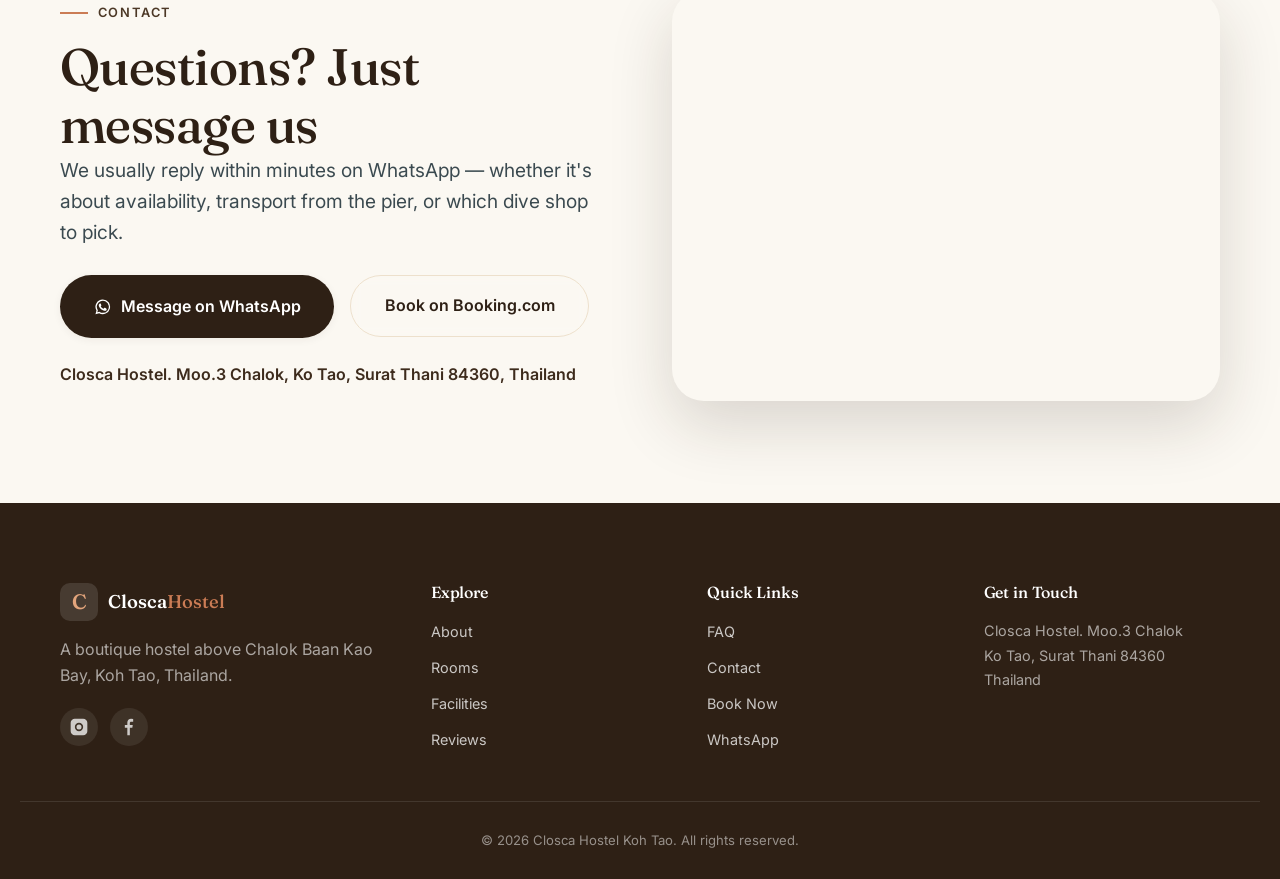
==== commit 0df5999a: "Add promotion modal shown on page load Displays images/promotion.png in a dismissible modal, closabl" ====
--- a/index.html
+++ b/index.html
@@ -602,6 +602,14 @@
   <svg class="icon" viewBox="0 0 24 24" aria-hidden="true"><path fill="currentColor" d="M12 5l7 7-1.4 1.4L13 8.8V19h-2V8.8l-4.6 4.6L5 12z"/></svg>
 </button>
 
+<div id="promo-modal" class="promo-modal" hidden>
+  <div class="promo-modal-backdrop" data-promo-close></div>
+  <div class="promo-modal-dialog" role="dialog" aria-modal="true" aria-label="Promotion">
+    <button type="button" class="promo-modal-close" data-promo-close aria-label="Close">&times;</button>
+    <img src="images/promotion.png" alt="Promotion">
+  </div>
+</div>
+
 <script src="js/script.js" defer></script>
 </body>
 </html>
--- a/css/styles.css
+++ b/css/styles.css
@@ -614,3 +614,48 @@
   .footer-grid { grid-template-columns: 1fr; }
   .room-gallery-thumbs { display: grid; grid-template-columns: repeat(4, 1fr); }
 }
+
+.promo-modal {
+  position: fixed;
+  inset: 0;
+  z-index: 1000;
+  display: flex;
+  align-items: center;
+  justify-content: center;
+}
+.promo-modal[hidden] { display: none; }
+.promo-modal-backdrop {
+  position: absolute;
+  inset: 0;
+  background: rgba(0, 0, 0, 0.6);
+}
+.promo-modal-dialog {
+  position: relative;
+  max-width: min(90vw, 560px);
+  max-height: 90vh;
+  border-radius: var(--radius-md, 12px);
+  overflow: hidden;
+  box-shadow: var(--shadow-lg, 0 20px 60px rgba(0,0,0,0.35));
+}
+.promo-modal-dialog img {
+  display: block;
+  width: 100%;
+  height: 100%;
+  max-height: 90vh;
+  object-fit: contain;
+  background: #fff;
+}
+.promo-modal-close {
+  position: absolute;
+  top: 0.5rem;
+  right: 0.5rem;
+  width: 2.25rem;
+  height: 2.25rem;
+  border: none;
+  border-radius: 50%;
+  background: rgba(255, 255, 255, 0.9);
+  color: #111;
+  font-size: 1.5rem;
+  line-height: 1;
+  cursor: pointer;
+}
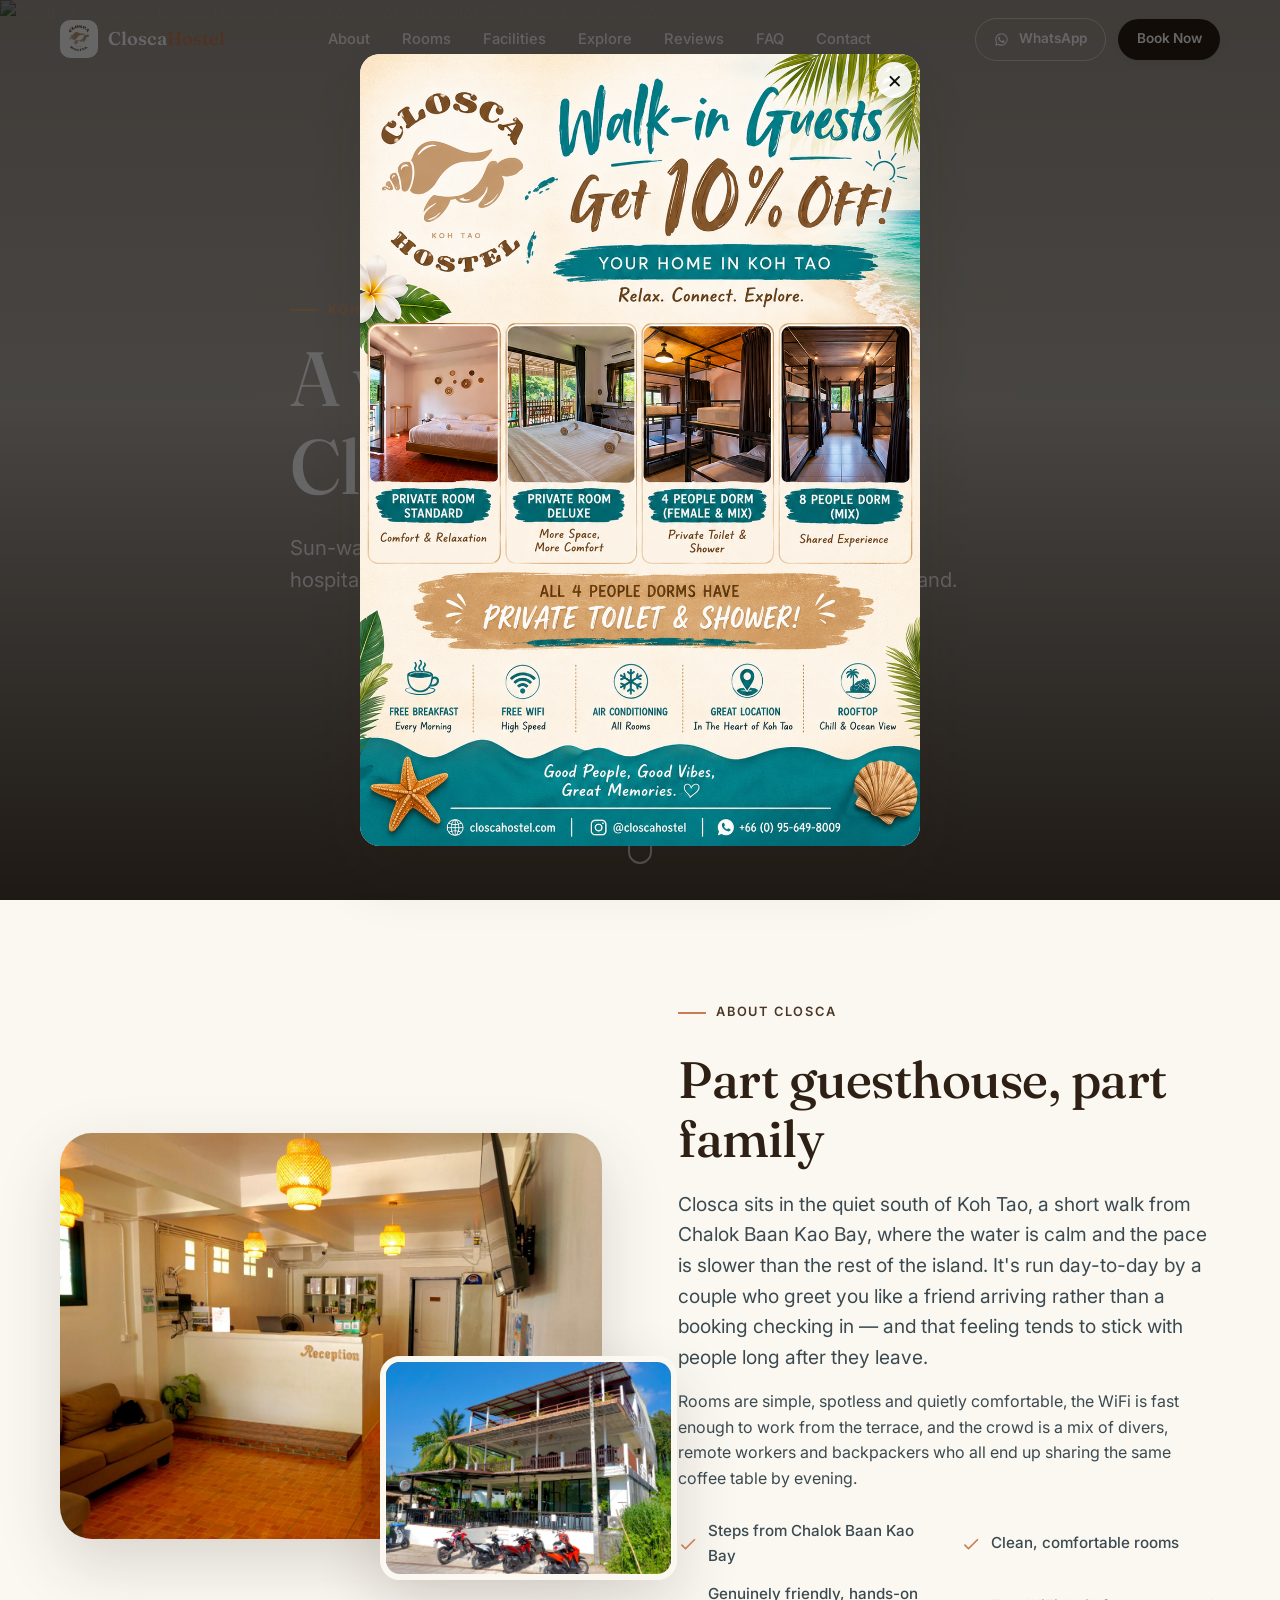
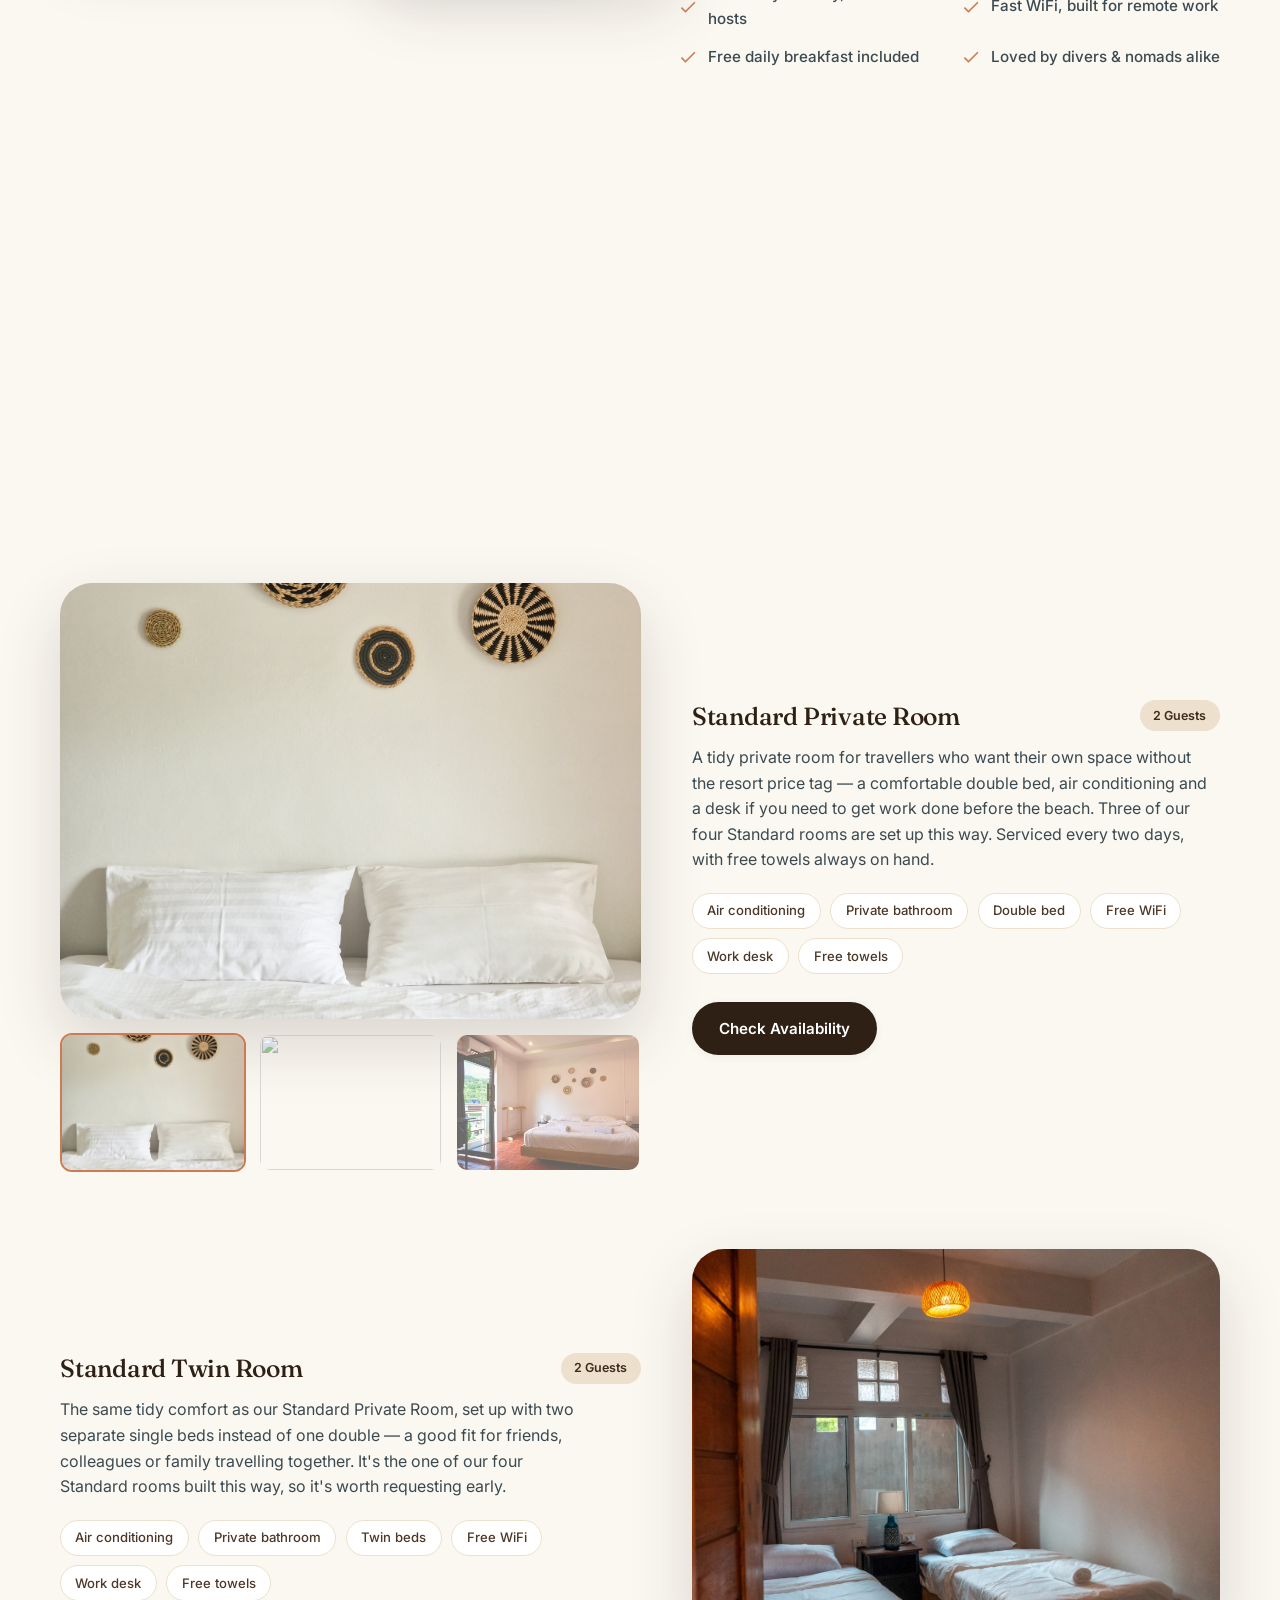
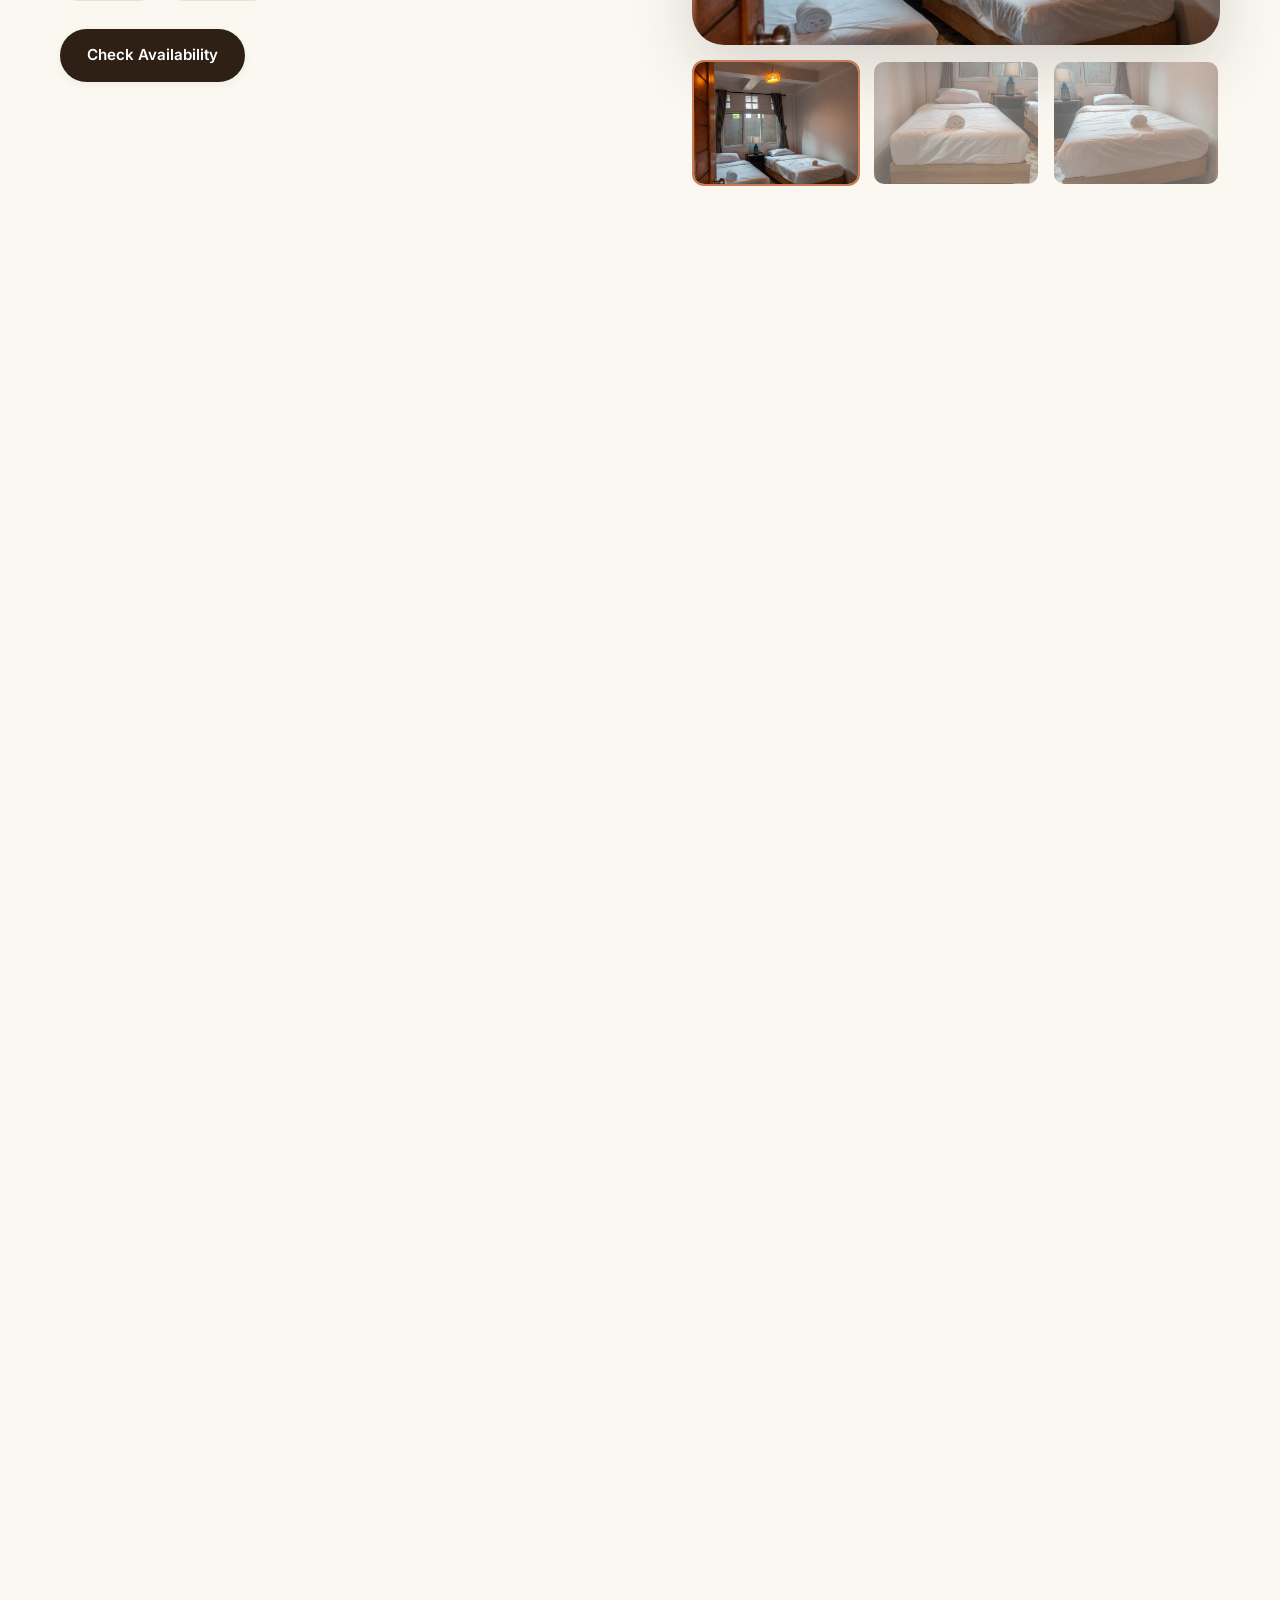
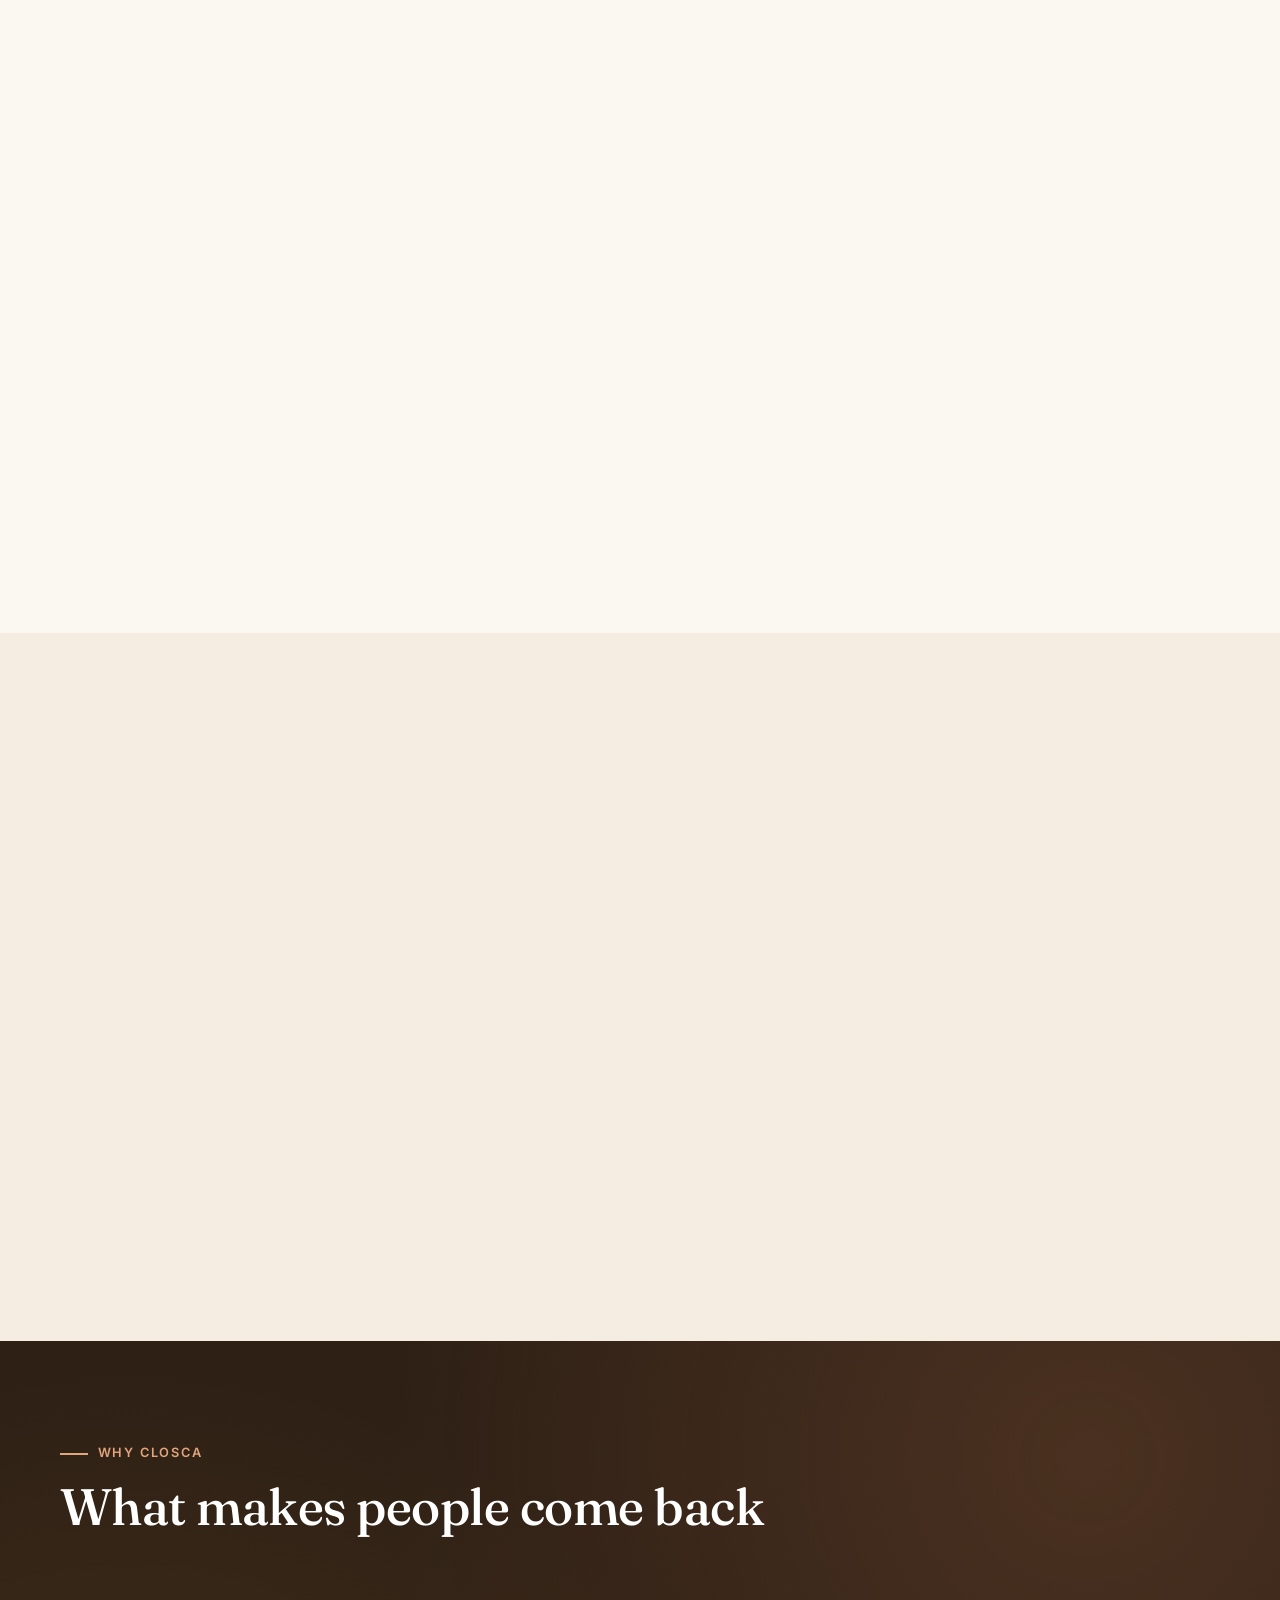
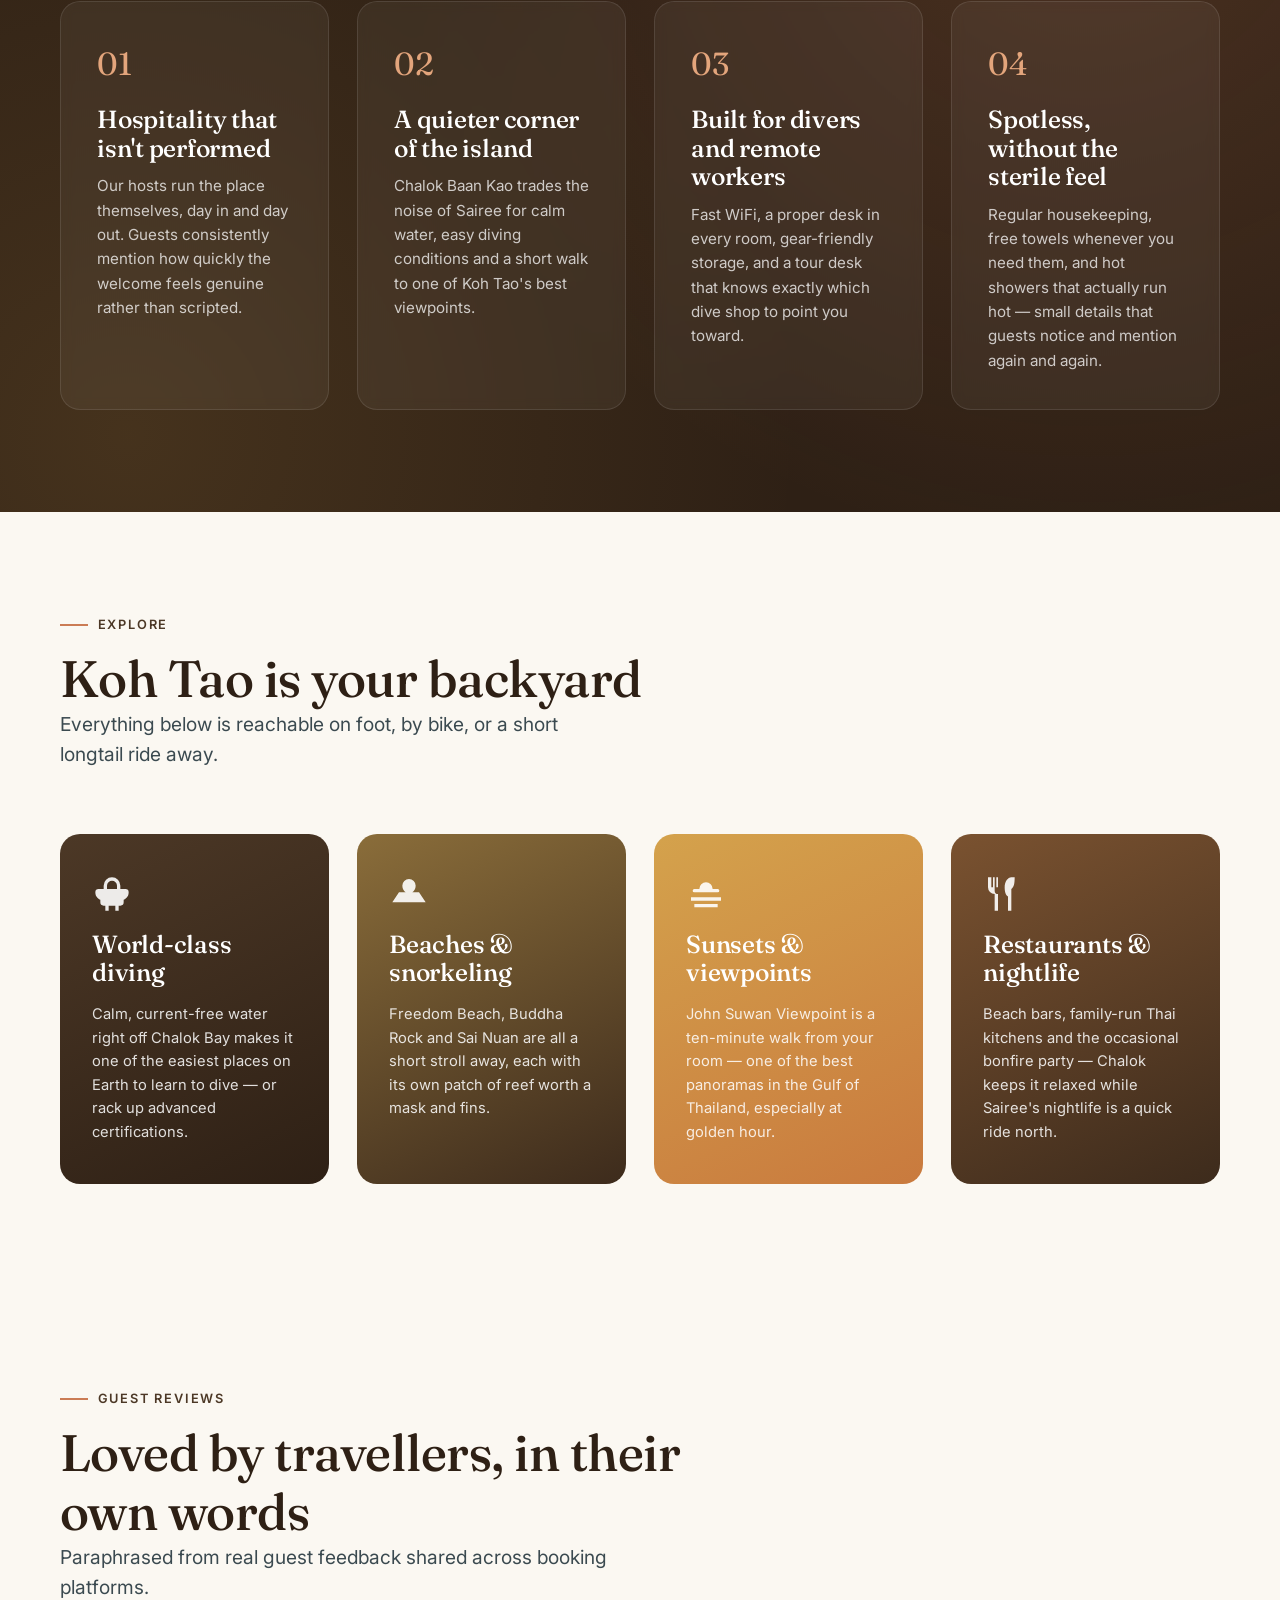
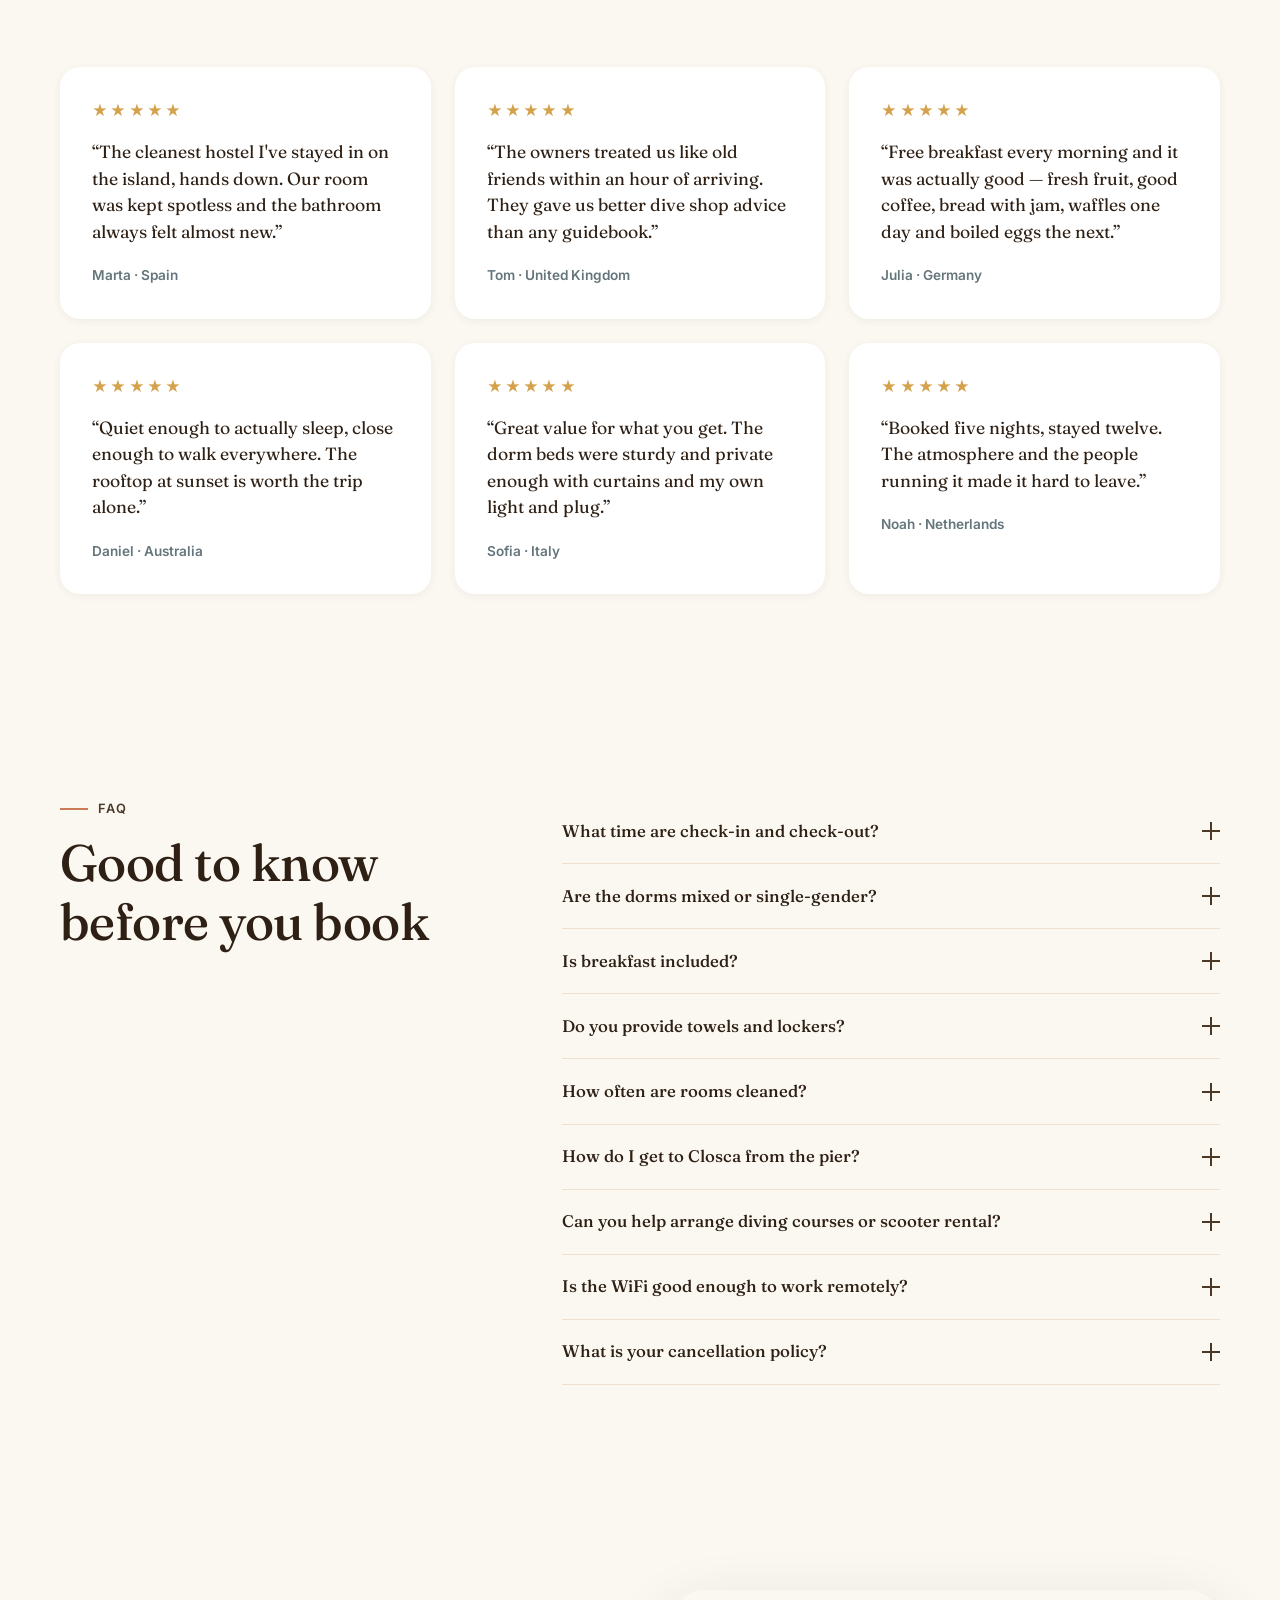
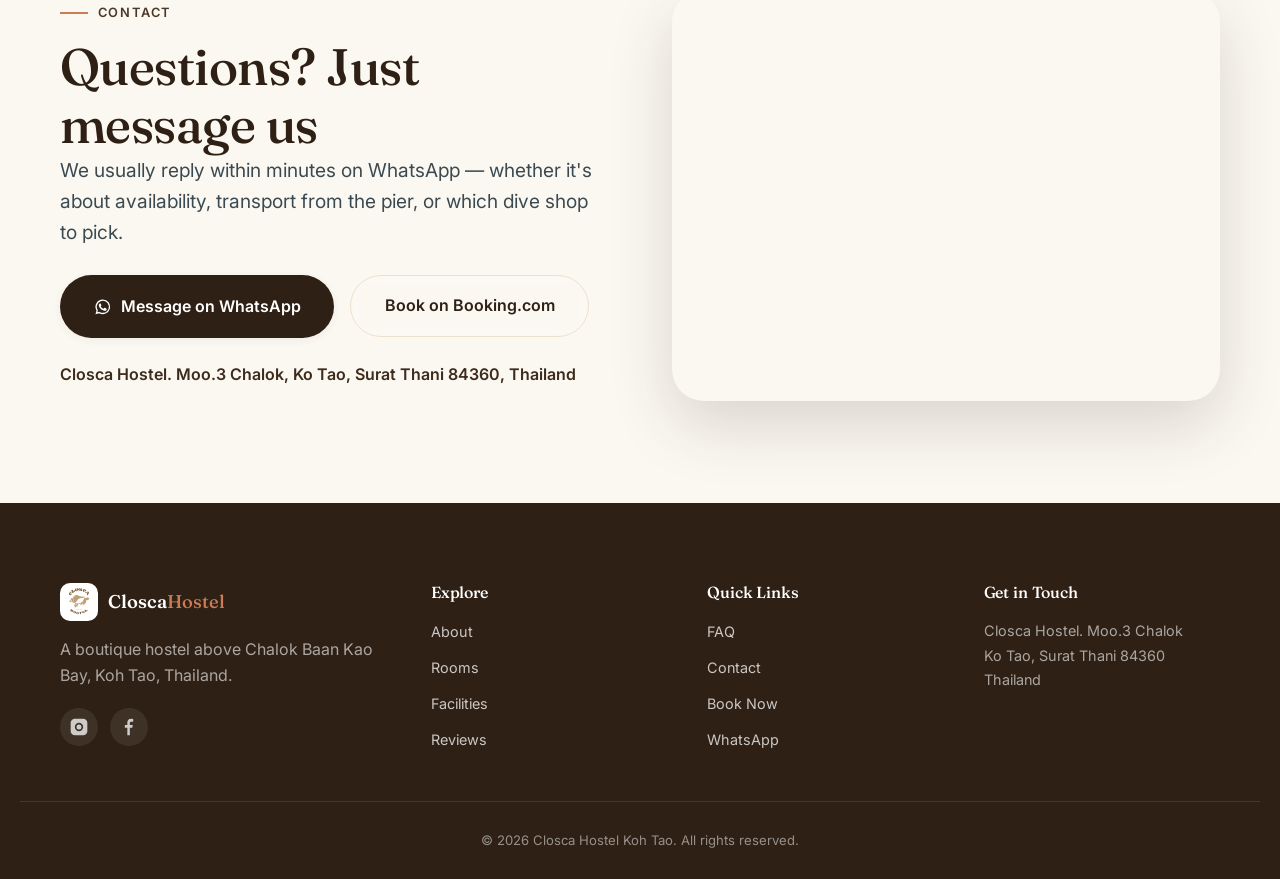
==== commit bb86873b: "Use logo.jpg as favicon and header logo mark Generates favicon.ico from images/logo.jpg and swaps th" ====
--- a/index.html
+++ b/index.html
@@ -34,7 +34,7 @@
 
 <link rel="preload" as="image" href="images/main/hero-1.jpg">
 <link rel="stylesheet" href="css/styles.css">
-<link rel="icon" href="data:image/svg+xml,%3Csvg xmlns='http://www.w3.org/2000/svg' viewBox='0 0 100 100'%3E%3Crect width='100' height='100' rx='24' fill='%232E2015'/%3E%3Ctext x='50' y='68' font-size='58' text-anchor='middle' fill='%23CB7C55' font-family='Georgia,serif'%3EC%3C/text%3E%3C/svg%3E">
+<link rel="icon" href="favicon.ico" type="image/x-icon">
 
 <!-- Schema.org structured data -->
 <script type="application/ld+json">
@@ -85,7 +85,7 @@
 <header class="site-header" id="site-header">
   <div class="container header-inner">
     <a href="#top" class="logo" aria-label="Closca Hostel Koh Tao — home">
-      <span class="logo-mark" aria-hidden="true">C</span>
+      <span class="logo-mark" aria-hidden="true"><img src="images/logo.jpg" alt=""></span>
       <span class="logo-text">Closca<em>Hostel</em></span>
     </a>
 
@@ -561,7 +561,7 @@
   <div class="container footer-grid">
     <div class="footer-brand">
       <a href="#top" class="logo" aria-label="Closca Hostel Koh Tao — home">
-        <span class="logo-mark" aria-hidden="true">C</span>
+        <span class="logo-mark" aria-hidden="true"><img src="images/logo.jpg" alt=""></span>
         <span class="logo-text">Closca<em>Hostel</em></span>
       </a>
       <p>A boutique hostel above Chalok Baan Kao Bay, Koh Tao, Thailand.</p>
--- a/css/styles.css
+++ b/css/styles.css
@@ -215,12 +215,12 @@
 .logo-mark {
   width: 38px; height: 38px;
   display: grid; place-items: center;
-  background: var(--espresso-900);
-  color: var(--terracotta-500);
   border-radius: 10px;
-  font-family: var(--font-heading);
-  font-size: 1.3rem;
-  transition: background-color var(--transition-fast);
+  overflow: hidden;
+}
+.logo-mark img {
+  width: 100%; height: 100%;
+  object-fit: cover;
 }
 .logo-text {
   font-family: var(--font-heading);
@@ -232,7 +232,6 @@
 .logo-text em { font-style: normal; color: var(--terracotta-500); font-weight: 500; }
 
 .site-header:not(.scrolled) .logo-text { color: var(--white); }
-.site-header:not(.scrolled) .logo-mark { background: rgba(255,255,255,0.15); color: var(--white); }
 .site-header:not(.scrolled) .main-nav a { color: rgba(255,255,255,0.92); }
 .site-header:not(.scrolled) .btn-ghost { color: var(--white); border-color: rgba(255,255,255,0.5); }
 .site-header:not(.scrolled) .nav-toggle span { background: var(--white); }
@@ -541,7 +540,6 @@
 .footer-grid { display: grid; grid-template-columns: 1.4fr 1fr 1fr 1fr; gap: 2.5rem; padding-bottom: 3rem; border-bottom: 1px solid rgba(255,255,255,0.1); }
 .footer-brand p { color: rgba(255,255,255,0.6); margin-block: 1rem 1.25rem; max-width: 32ch; }
 .footer-brand .logo-text { color: var(--white); }
-.footer-brand .logo-mark { background: rgba(255,255,255,0.12); color: var(--terracotta-300); }
 .footer-social { display: flex; gap: 0.75rem; }
 .footer-social a {
   width: 38px; height: 38px;
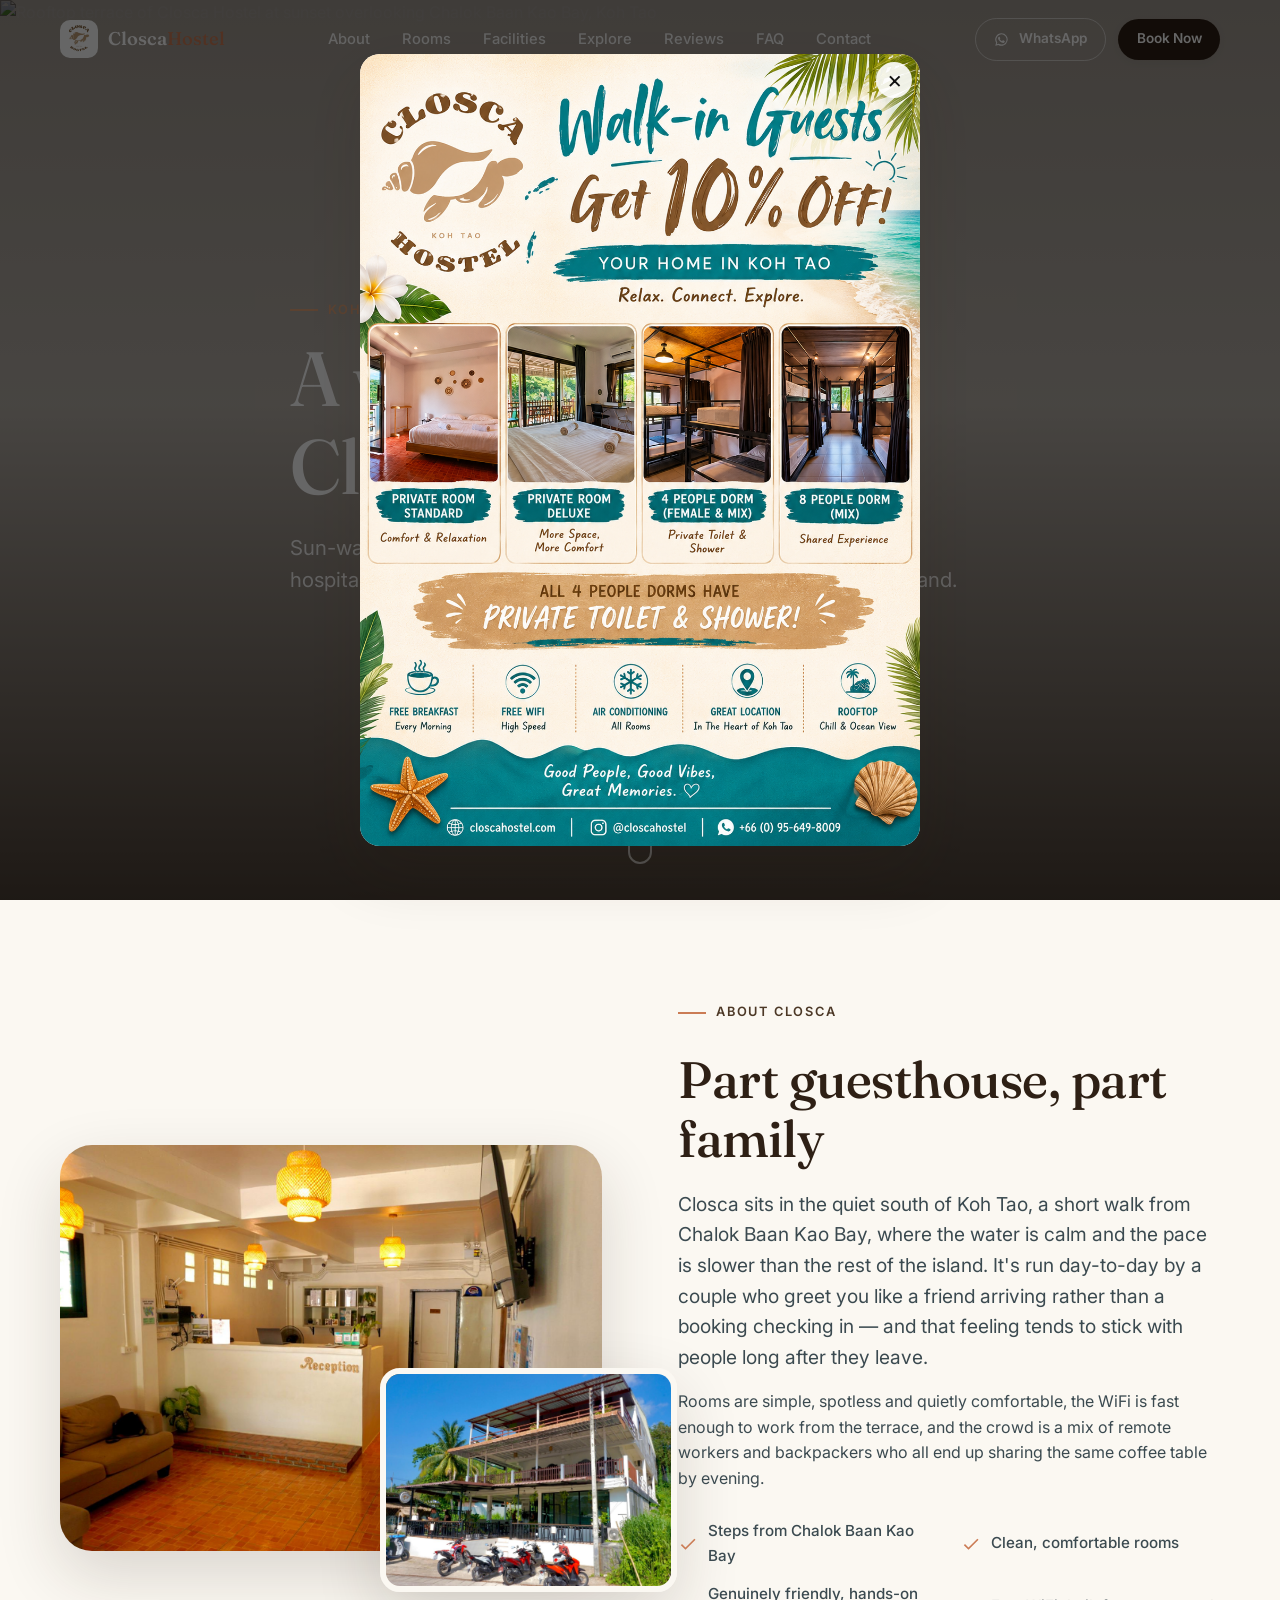
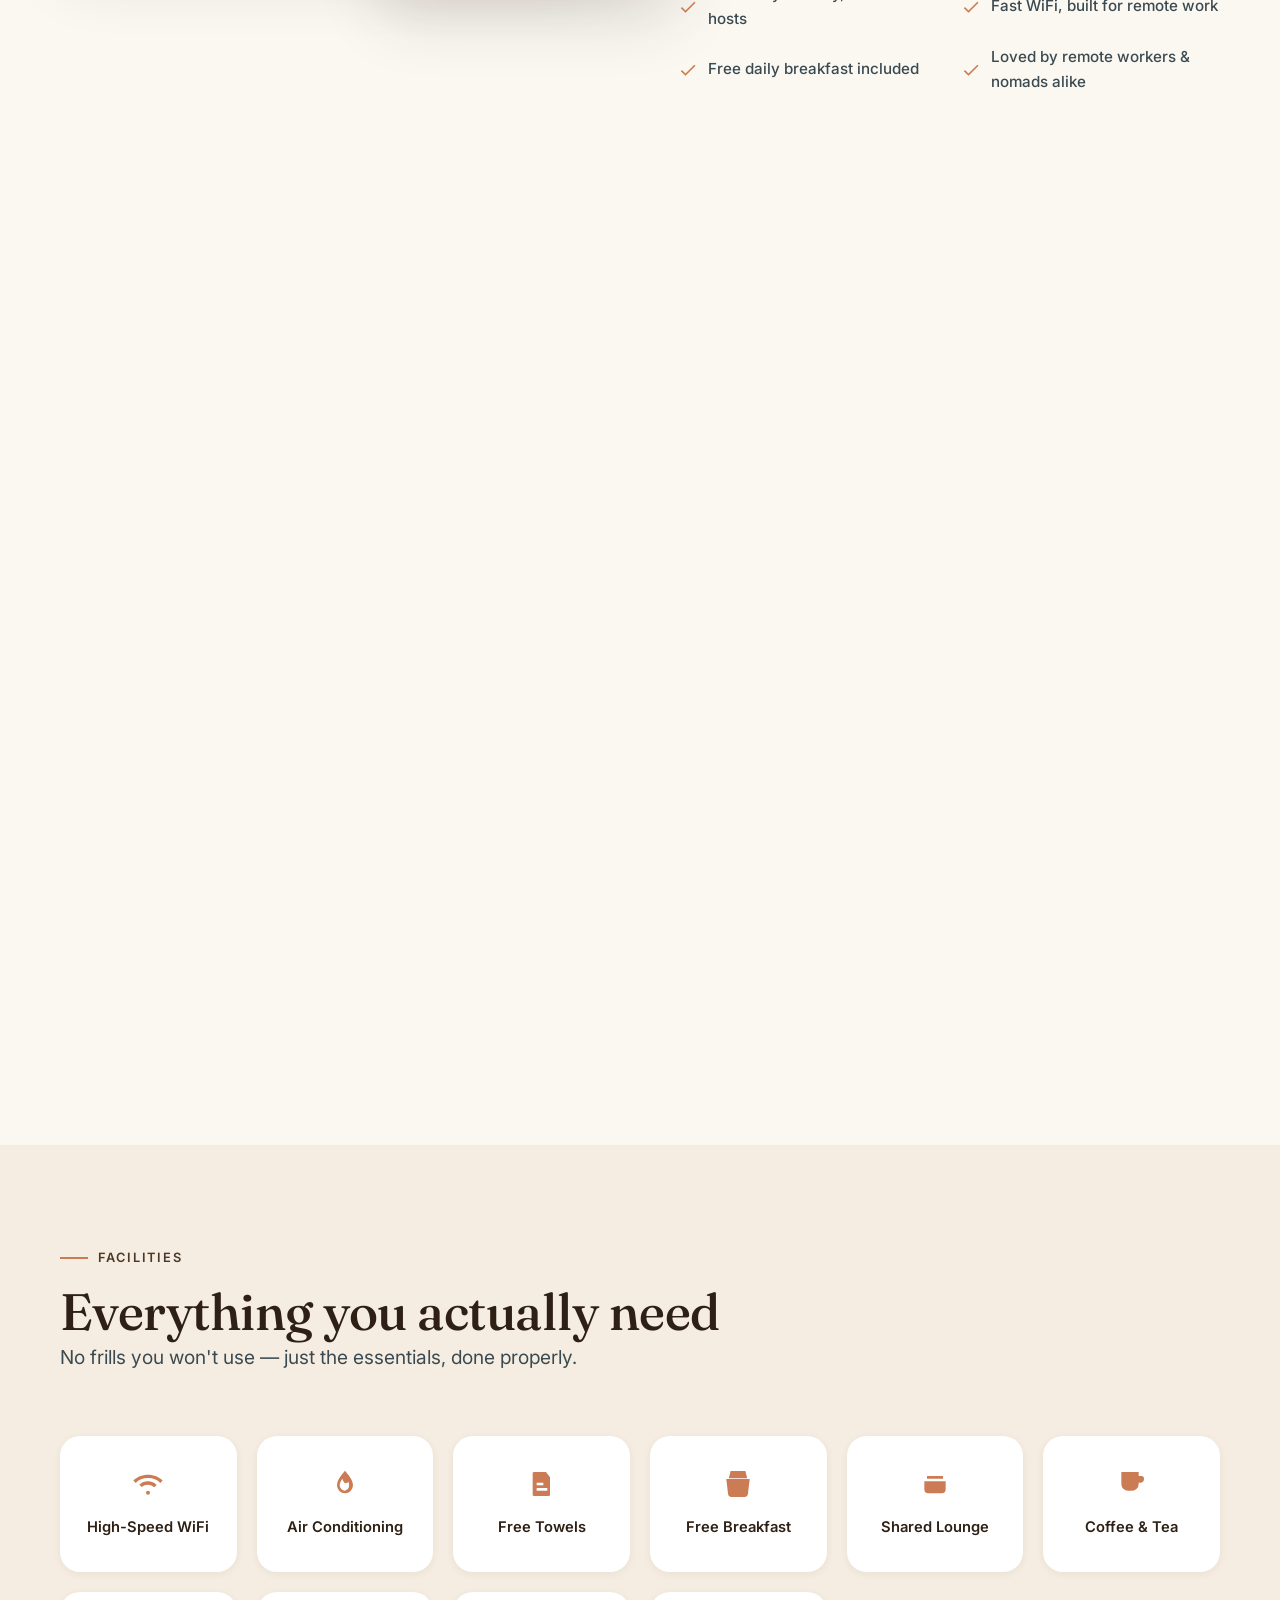
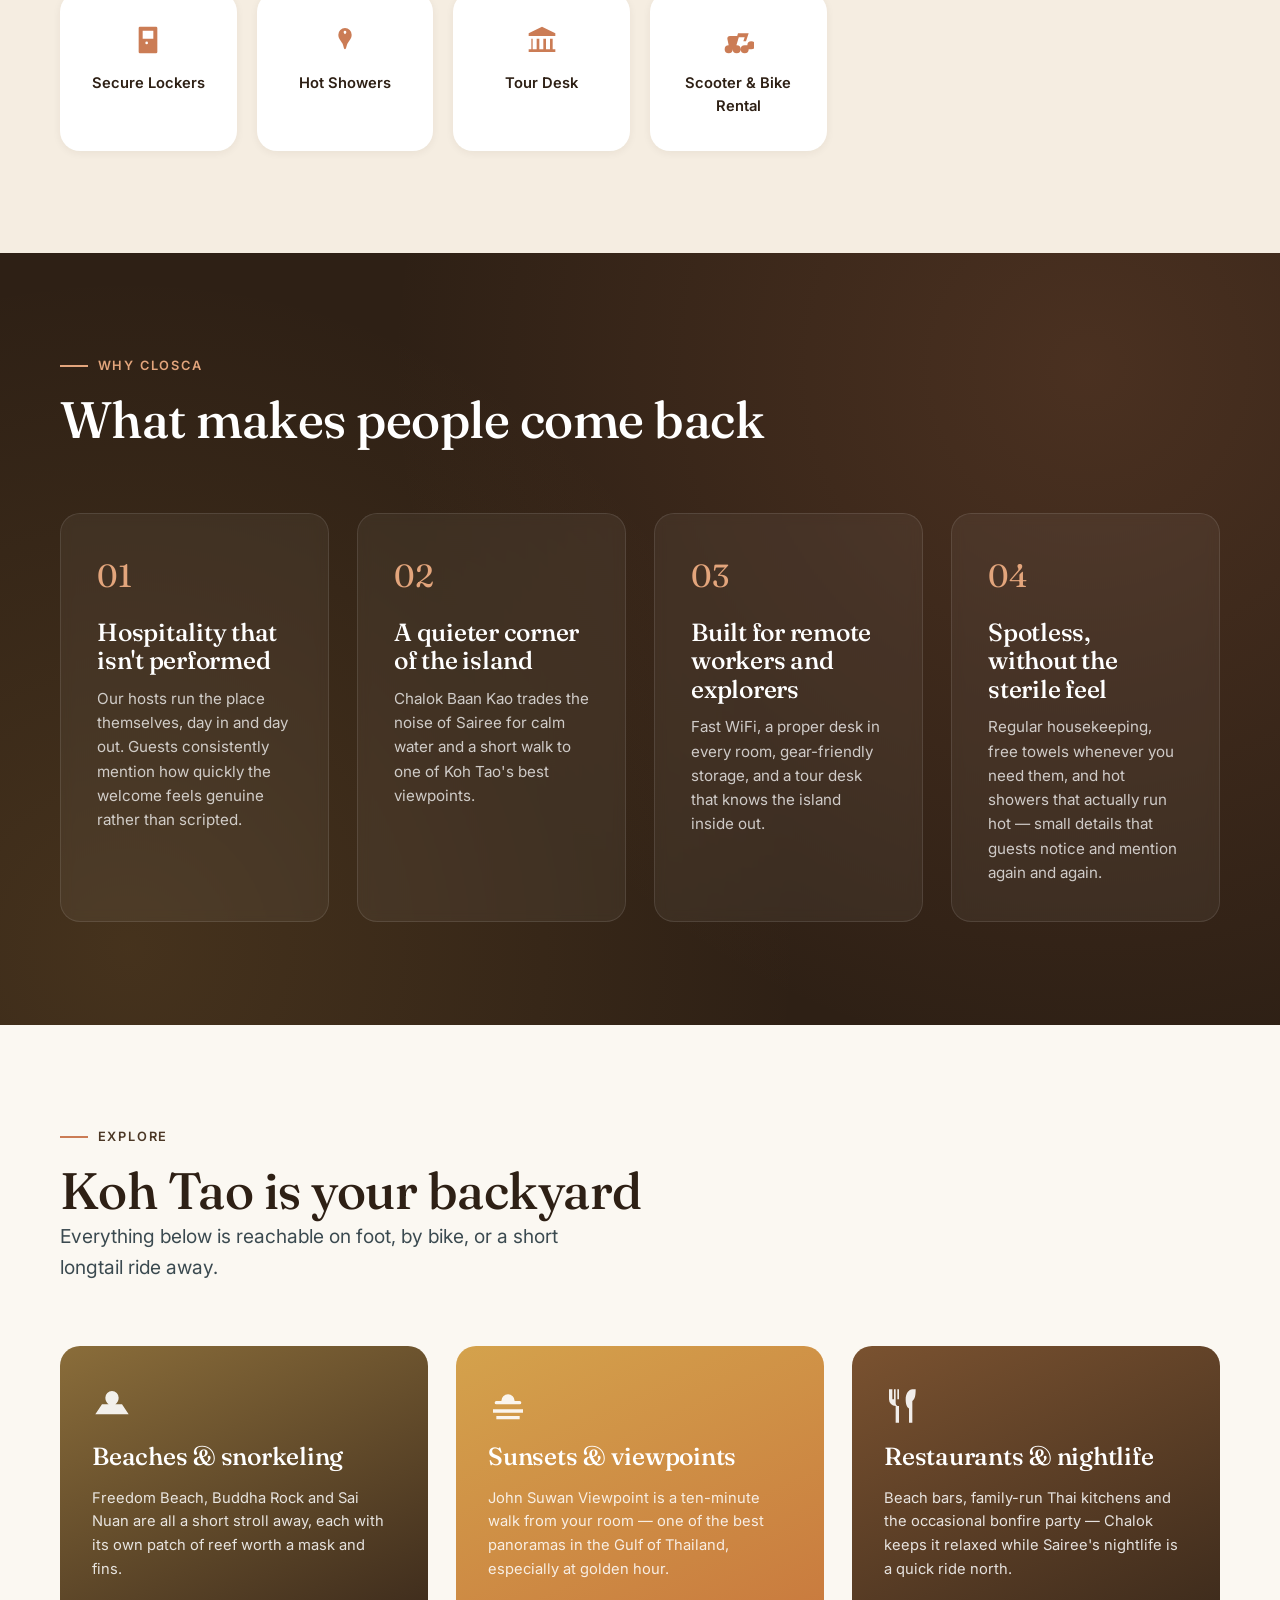
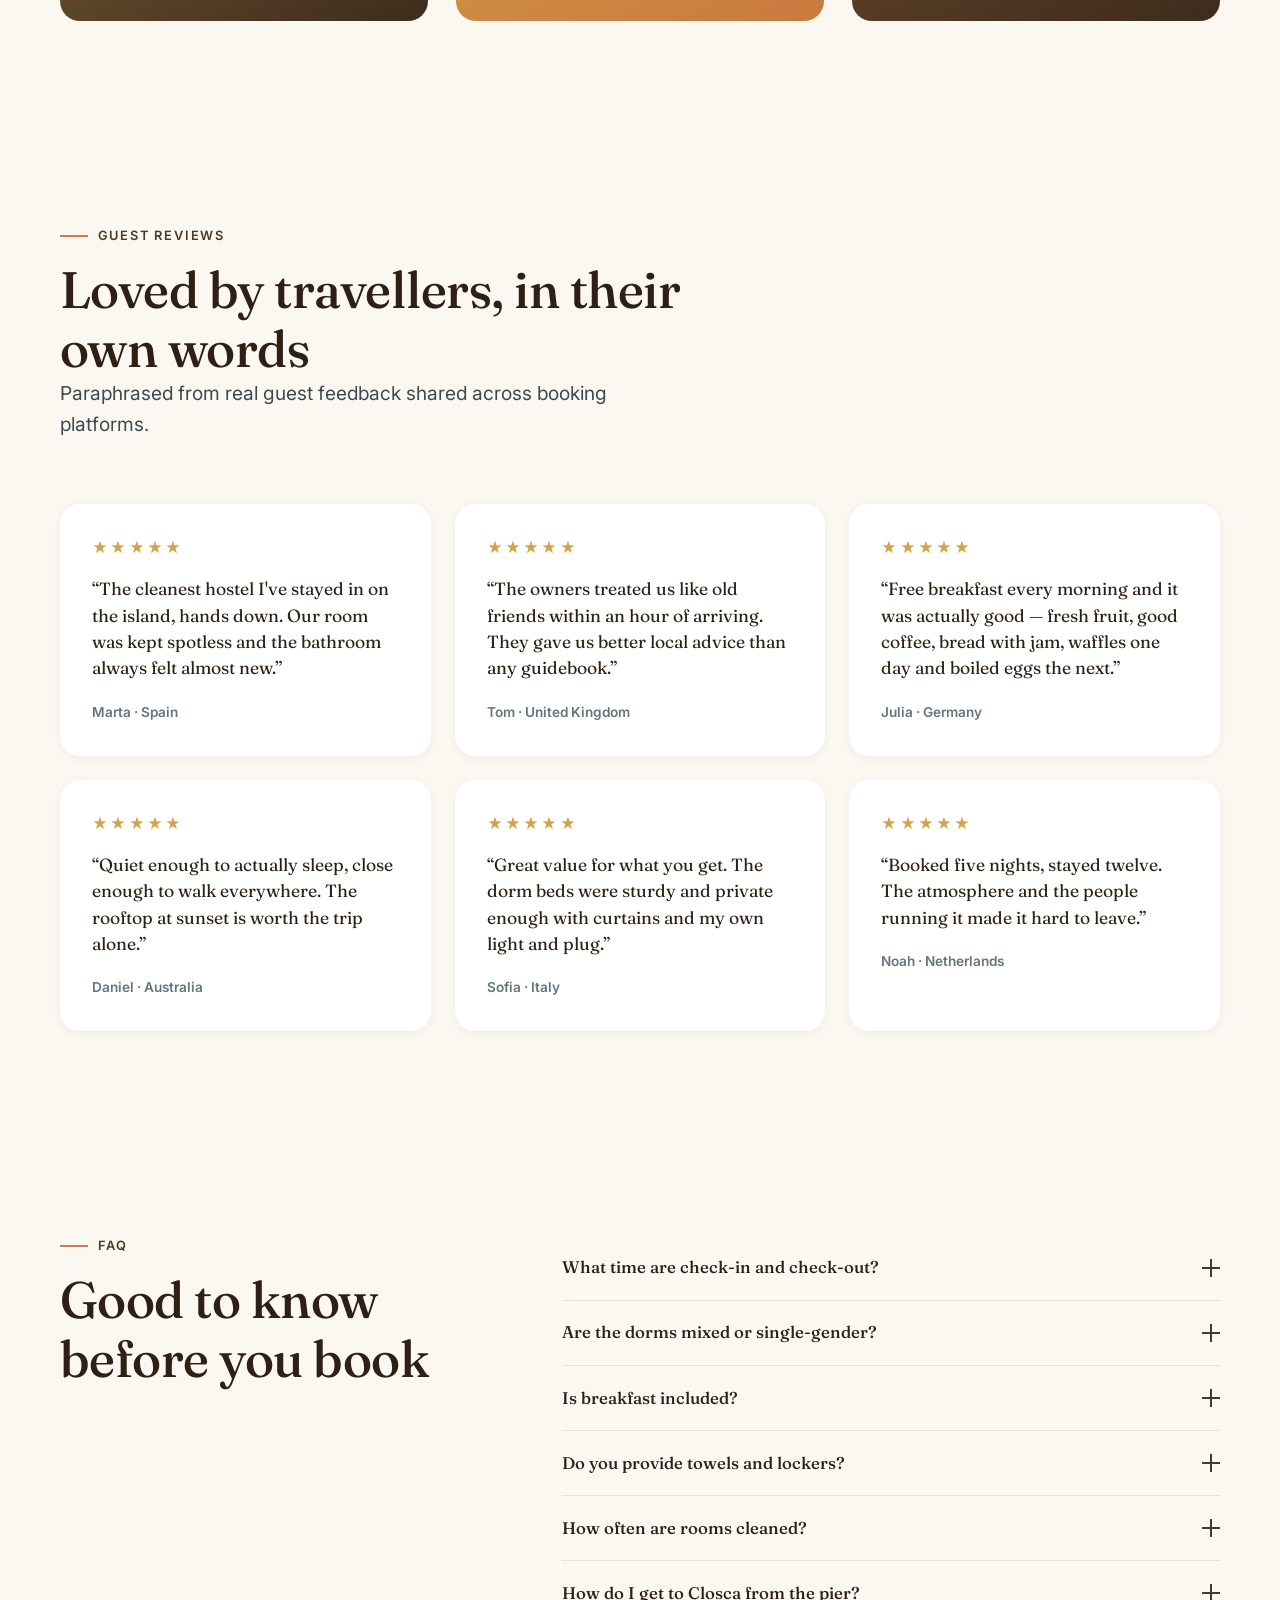
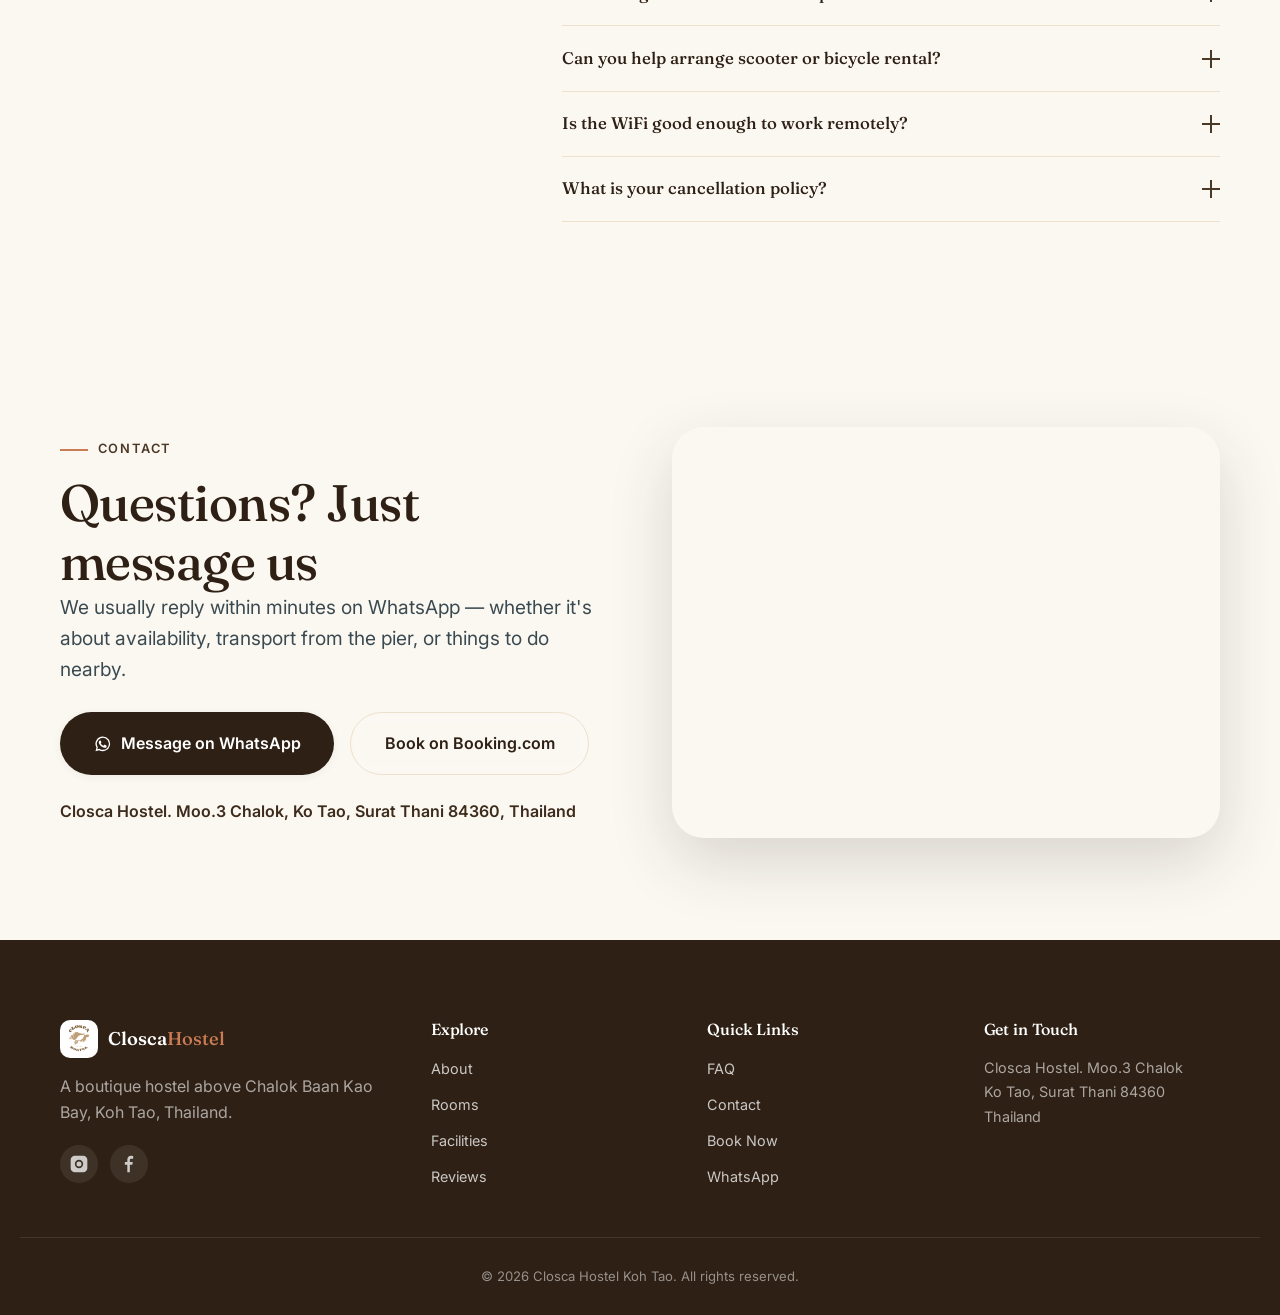
==== commit a857bbad: "Split rooms into a dedicated page and remove inaccurate diving content Give rooms their own indexabl" ====
--- a/index.html
+++ b/index.html
@@ -4,8 +4,8 @@
 <meta charset="UTF-8">
 <meta name="viewport" content="width=device-width, initial-scale=1.0">
 <title>Closca Hostel Koh Tao | Boutique Hostel Above Chalok Bay, Thailand</title>
-<meta name="description" content="Closca Hostel is a family-run boutique hostel steps from Chalok Baan Kao Bay in Koh Tao, Thailand. Private rooms &amp; dorms, fast WiFi, rooftop terrace and genuine Spanish hospitality — walking distance to John Suwan Viewpoint and the island's best dive sites.">
-<meta name="keywords" content="Koh Tao hostel, Chalok Baan Kao hostel, Koh Tao accommodation, boutique hostel Thailand, dive hostel Koh Tao, Closca Hostel">
+<meta name="description" content="Closca Hostel is a family-run boutique hostel steps from Chalok Baan Kao Bay in Koh Tao, Thailand. Private rooms &amp; dorms, fast WiFi, rooftop terrace and genuine Spanish hospitality — walking distance to John Suwan Viewpoint.">
+<meta name="keywords" content="Koh Tao hostel, Chalok Baan Kao hostel, Koh Tao accommodation, boutique hostel Thailand, Closca Hostel">
 <meta name="author" content="Closca Hostel Koh Tao">
 <meta name="robots" content="index, follow, max-image-preview:large">
 <link rel="canonical" href="https://www.closcahostel.com/">
@@ -92,7 +92,7 @@
     <nav class="main-nav" id="main-nav" aria-label="Primary">
       <ul>
         <li><a href="#about">About</a></li>
-        <li><a href="#rooms">Rooms</a></li>
+        <li><a href="rooms.html">Rooms</a></li>
         <li><a href="#facilities">Facilities</a></li>
         <li><a href="#explore">Explore</a></li>
         <li><a href="#reviews">Reviews</a></li>
@@ -151,14 +151,14 @@
       <p class="eyebrow">About Closca</p>
       <h2>Part guesthouse, part family</h2>
       <p class="lede">Closca sits in the quiet south of Koh Tao, a short walk from Chalok Baan Kao Bay, where the water is calm and the pace is slower than the rest of the island. It's run day-to-day by a couple who greet you like a friend arriving rather than a booking checking in — and that feeling tends to stick with people long after they leave.</p>
-      <p>Rooms are simple, spotless and quietly comfortable, the WiFi is fast enough to work from the terrace, and the crowd is a mix of divers, remote workers and backpackers who all end up sharing the same coffee table by evening.</p>
+      <p>Rooms are simple, spotless and quietly comfortable, the WiFi is fast enough to work from the terrace, and the crowd is a mix of remote workers and backpackers who all end up sharing the same coffee table by evening.</p>
       <ul class="check-grid">
         <li><svg class="icon" viewBox="0 0 24 24" aria-hidden="true"><path fill="currentColor" d="M9 16.2 4.8 12l-1.4 1.4L9 19 21 7l-1.4-1.4z"/></svg>Steps from Chalok Baan Kao Bay</li>
         <li><svg class="icon" viewBox="0 0 24 24" aria-hidden="true"><path fill="currentColor" d="M9 16.2 4.8 12l-1.4 1.4L9 19 21 7l-1.4-1.4z"/></svg>Clean, comfortable rooms</li>
         <li><svg class="icon" viewBox="0 0 24 24" aria-hidden="true"><path fill="currentColor" d="M9 16.2 4.8 12l-1.4 1.4L9 19 21 7l-1.4-1.4z"/></svg>Genuinely friendly, hands-on hosts</li>
         <li><svg class="icon" viewBox="0 0 24 24" aria-hidden="true"><path fill="currentColor" d="M9 16.2 4.8 12l-1.4 1.4L9 19 21 7l-1.4-1.4z"/></svg>Fast WiFi, built for remote work</li>
         <li><svg class="icon" viewBox="0 0 24 24" aria-hidden="true"><path fill="currentColor" d="M9 16.2 4.8 12l-1.4 1.4L9 19 21 7l-1.4-1.4z"/></svg>Free daily breakfast included</li>
-        <li><svg class="icon" viewBox="0 0 24 24" aria-hidden="true"><path fill="currentColor" d="M9 16.2 4.8 12l-1.4 1.4L9 19 21 7l-1.4-1.4z"/></svg>Loved by divers &amp; nomads alike</li>
+        <li><svg class="icon" viewBox="0 0 24 24" aria-hidden="true"><path fill="currentColor" d="M9 16.2 4.8 12l-1.4 1.4L9 19 21 7l-1.4-1.4z"/></svg>Loved by remote workers &amp; nomads alike</li>
       </ul>
     </div>
   </div>
@@ -174,157 +174,21 @@
     </div>
 
     <div class="room-list">
-
-      <!-- Room: Standard Private -->
       <article class="room-card reveal">
-        <div class="room-gallery" data-gallery>
+        <div class="room-gallery">
           <div class="room-gallery-main">
-            <img src="images/Standard/standard-1.jpg" alt="Standard Private Room at Closca Hostel" loading="lazy" width="1200" height="900" data-gallery-main>
-          </div>
-          <div class="room-gallery-thumbs" role="group" aria-label="Standard Private Room photos">
-            <button aria-pressed="true" class="active" data-src="images/Standard/standard-1.jpg" aria-label="View photo 1 of Standard Private Room"><img src="images/Standard/standard-1.jpg" alt="" loading="lazy" width="200" height="150"></button>
-            <button aria-pressed="false" data-src="images/Standard/standard-2.jpg" aria-label="View photo 2 of Standard Private Room"><img src="images/Standard/standard-2.jpg" alt="" loading="lazy" width="200" height="150"></button>
-            <button aria-pressed="false" data-src="images/Standard/standard-3.jpg" aria-label="View photo 3 of Standard Private Room"><img src="images/Standard/standard-3.jpg" alt="" loading="lazy" width="200" height="150"></button>
+            <img src="images/Standard/standard-1.jpg" alt="Private room at Closca Hostel, Koh Tao" loading="lazy" width="1200" height="900">
           </div>
         </div>
         <div class="room-info">
           <div class="room-info-head">
-            <h3>Standard Private Room</h3>
-            <span class="badge">2 Guests</span>
+            <h3>Private rooms, twins &amp; dorms</h3>
+            <span class="badge">2&ndash;8 Guests</span>
           </div>
-          <p>A tidy private room for travellers who want their own space without the resort price tag — a comfortable double bed, air conditioning and a desk if you need to get work done before the beach. Three of our four Standard rooms are set up this way. Serviced every two days, with free towels always on hand.</p>
-          <ul class="feature-tags">
-            <li>Air conditioning</li>
-            <li>Private bathroom</li>
-            <li>Double bed</li>
-            <li>Free WiFi</li>
-            <li>Work desk</li>
-            <li>Free towels</li>
-          </ul>
-          <a class="btn btn-primary" href="https://www.booking.com/hotel/th/closca-hostel-koh-tao.en-gb.html" target="_blank" rel="noopener noreferrer">Check Availability</a>
+          <p>Standard and Deluxe private rooms, a twin room, and 4- or 8-bed dorms — every option comes with air conditioning, fast WiFi and free towels, steps from Chalok Baan Kao Bay.</p>
+          <a class="btn btn-primary" href="rooms.html">View All Rooms &amp; Dorms</a>
         </div>
       </article>
-
-      <!-- Room: Standard Twin -->
-      <article class="room-card reverse reveal">
-        <div class="room-gallery" data-gallery>
-          <div class="room-gallery-main">
-            <img src="images/StandardTwin/1.jpg" alt="Standard Twin Room with two single beds at Closca Hostel" loading="lazy" width="1600" height="1066" data-gallery-main>
-          </div>
-          <div class="room-gallery-thumbs" role="group" aria-label="Standard Twin Room photos">
-            <button aria-pressed="true" class="active" data-src="images/StandardTwin/1.jpg" aria-label="View photo 1 of Standard Twin Room"><img src="images/StandardTwin/1.jpg" alt="" loading="lazy" width="200" height="133"></button>
-            <button aria-pressed="false" data-src="images/StandardTwin/2.jpg" aria-label="View photo 2 of Standard Twin Room"><img src="images/StandardTwin/2.jpg" alt="" loading="lazy" width="200" height="133"></button>
-            <button aria-pressed="false" data-src="images/StandardTwin/3.jpg" aria-label="View photo 3 of Standard Twin Room"><img src="images/StandardTwin/3.jpg" alt="" loading="lazy" width="200" height="133"></button>
-          </div>
-        </div>
-        <div class="room-info">
-          <div class="room-info-head">
-            <h3>Standard Twin Room</h3>
-            <span class="badge">2 Guests</span>
-          </div>
-          <p>The same tidy comfort as our Standard Private Room, set up with two separate single beds instead of one double — a good fit for friends, colleagues or family travelling together. It's the one of our four Standard rooms built this way, so it's worth requesting early.</p>
-          <ul class="feature-tags">
-            <li>Air conditioning</li>
-            <li>Private bathroom</li>
-            <li>Twin beds</li>
-            <li>Free WiFi</li>
-            <li>Work desk</li>
-            <li>Free towels</li>
-          </ul>
-          <a class="btn btn-primary" href="https://www.booking.com/hotel/th/closca-hostel-koh-tao.en-gb.html" target="_blank" rel="noopener noreferrer">Check Availability</a>
-        </div>
-      </article>
-
-      <!-- Room: Deluxe Private -->
-      <article class="room-card reveal">
-        <div class="room-gallery" data-gallery>
-          <div class="room-gallery-main">
-            <img src="images/Deluxe/deluxe-1.jpg" alt="Deluxe Private Room at Closca Hostel" loading="lazy" width="1200" height="900" data-gallery-main>
-          </div>
-          <div class="room-gallery-thumbs" role="group" aria-label="Deluxe Private Room photos">
-            <button aria-pressed="true" class="active" data-src="images/Deluxe/deluxe-1.jpg" aria-label="View photo 1 of Deluxe Private Room"><img src="images/Deluxe/deluxe-1.jpg" alt="" loading="lazy" width="200" height="150"></button>
-            <button aria-pressed="false" data-src="images/Deluxe/deluxe-2.jpg" aria-label="View photo 2 of Deluxe Private Room"><img src="images/Deluxe/deluxe-2.jpg" alt="" loading="lazy" width="200" height="150"></button>
-            <button aria-pressed="false" data-src="images/Deluxe/deluxe-3.jpg" aria-label="View photo 3 of Deluxe Private Room"><img src="images/Deluxe/deluxe-3.jpg" alt="" loading="lazy" width="200" height="150"></button>
-          </div>
-        </div>
-        <div class="room-info">
-          <div class="room-info-head">
-            <h3>Deluxe Private Room</h3>
-            <span class="badge">2 Guests</span>
-          </div>
-          <p>More room to breathe, a little more light, and — in most cases — a balcony to catch the mountain air. The upgrade pick for couples or anyone staying a while — we only have two, so they book up quickly. Serviced every two days, with free towels always on hand.</p>
-          <ul class="feature-tags">
-            <li>Air conditioning</li>
-            <li>Private bathroom</li>
-            <li>Balcony</li>
-            <li>Mountain view</li>
-            <li>Free towels</li>
-            <li>Serviced every 2 days</li>
-          </ul>
-          <a class="btn btn-primary" href="https://www.booking.com/hotel/th/closca-hostel-koh-tao.en-gb.html" target="_blank" rel="noopener noreferrer">Check Availability</a>
-        </div>
-      </article>
-
-      <!-- Room: 4-Bed Dorm -->
-      <article class="room-card reverse reveal">
-        <div class="room-gallery" data-gallery>
-          <div class="room-gallery-main">
-            <img src="images/4peopleDorm/dorm4-1.jpg" alt="4-bed mixed dormitory at Closca Hostel" loading="lazy" width="1200" height="900" data-gallery-main>
-          </div>
-          <div class="room-gallery-thumbs" role="group" aria-label="4-Bed Dorm photos">
-            <button aria-pressed="true" class="active" data-src="images/4peopleDorm/dorm4-1.jpg" aria-label="View photo 1 of 4-Bed Dorm"><img src="images/4peopleDorm/dorm4-1.jpg" alt="" loading="lazy" width="200" height="150"></button>
-            <button aria-pressed="false" data-src="images/4peopleDorm/dorm4-2.jpg" aria-label="View photo 2 of 4-Bed Dorm"><img src="images/4peopleDorm/dorm4-2.jpg" alt="" loading="lazy" width="200" height="150"></button>
-            <button aria-pressed="false" data-src="images/4peopleDorm/dorm4-3.jpg" aria-label="View photo 3 of 4-Bed Dorm"><img src="images/4peopleDorm/dorm4-3.jpg" alt="" loading="lazy" width="200" height="150"></button>
-          </div>
-        </div>
-        <div class="room-info">
-          <div class="room-info-head">
-            <h3>4-Bed Dorm</h3>
-            <span class="badge">4 Guests</span>
-          </div>
-          <p>A small, sociable dorm with sturdy bunks, each with its own reading light, power outlet and locker, plus its own private bathroom with toilet and shower. Available as a mixed dorm or a female-only dorm — two of our 4-bed rooms are mixed and one is female-only, and each can also be booked out separately for a private group.</p>
-          <ul class="feature-tags">
-            <li>Air conditioning</li>
-            <li>Private bathroom</li>
-            <li>Personal locker</li>
-            <li>Reading light &amp; outlet</li>
-            <li>Free towels</li>
-            <li>Mixed or female-only</li>
-          </ul>
-          <a class="btn btn-primary" href="https://www.booking.com/hotel/th/closca-hostel-koh-tao.en-gb.html" target="_blank" rel="noopener noreferrer">Check Availability</a>
-        </div>
-      </article>
-
-      <!-- Room: 8-Bed Dorm -->
-      <article class="room-card reveal">
-        <div class="room-gallery" data-gallery>
-          <div class="room-gallery-main">
-            <img src="images/8peopleDorm/dorm8-1.jpg" alt="8-bed dormitory at Closca Hostel" loading="lazy" width="1200" height="900" data-gallery-main>
-          </div>
-          <div class="room-gallery-thumbs" role="group" aria-label="8-Bed Dorm photos">
-            <button aria-pressed="true" class="active" data-src="images/8peopleDorm/dorm8-1.jpg" aria-label="View photo 1 of 8-Bed Dorm"><img src="images/8peopleDorm/dorm8-1.jpg" alt="" loading="lazy" width="200" height="150"></button>
-            <button aria-pressed="false" data-src="images/8peopleDorm/dorm8-2.jpg" aria-label="View photo 2 of 8-Bed Dorm"><img src="images/8peopleDorm/dorm8-2.jpg" alt="" loading="lazy" width="200" height="150"></button>
-            <button aria-pressed="false" data-src="images/8peopleDorm/dorm8-3.jpg" aria-label="View photo 3 of 8-Bed Dorm"><img src="images/8peopleDorm/dorm8-3.jpg" alt="" loading="lazy" width="200" height="150"></button>
-          </div>
-        </div>
-        <div class="room-info">
-          <div class="room-info-head">
-            <h3>8-Bed Dorm</h3>
-            <span class="badge">8 Guests</span>
-          </div>
-          <p>Our most affordable bed and our most social room — a favourite with solo travellers and dive students who'd rather spend the savings on tanks and Chang. Guests share common toilets and hot showers just down the hall.</p>
-          <ul class="feature-tags">
-            <li>Air conditioning</li>
-            <li>Personal locker</li>
-            <li>Reading light &amp; outlet</li>
-            <li>Common bathrooms</li>
-            <li>Free towels</li>
-            <li>Best value bed</li>
-          </ul>
-          <a class="btn btn-primary" href="https://www.booking.com/hotel/th/closca-hostel-koh-tao.en-gb.html" target="_blank" rel="noopener noreferrer">Check Availability</a>
-        </div>
-      </article>
-
     </div>
   </div>
 </section>
@@ -368,12 +232,12 @@
       <div class="why-card reveal">
         <span class="why-number">02</span>
         <h3>A quieter corner of the island</h3>
-        <p>Chalok Baan Kao trades the noise of Sairee for calm water, easy diving conditions and a short walk to one of Koh Tao's best viewpoints.</p>
+        <p>Chalok Baan Kao trades the noise of Sairee for calm water and a short walk to one of Koh Tao's best viewpoints.</p>
       </div>
       <div class="why-card reveal">
         <span class="why-number">03</span>
-        <h3>Built for divers and remote workers</h3>
-        <p>Fast WiFi, a proper desk in every room, gear-friendly storage, and a tour desk that knows exactly which dive shop to point you toward.</p>
+        <h3>Built for remote workers and explorers</h3>
+        <p>Fast WiFi, a proper desk in every room, gear-friendly storage, and a tour desk that knows the island inside out.</p>
       </div>
       <div class="why-card reveal">
         <span class="why-number">04</span>
@@ -393,11 +257,6 @@
       <p class="lede">Everything below is reachable on foot, by bike, or a short longtail ride away.</p>
     </div>
     <div class="explore-grid">
-      <div class="explore-card explore-diving reveal">
-        <svg class="icon icon-xl" viewBox="0 0 24 24" aria-hidden="true"><path fill="currentColor" d="M12 2a5 5 0 0 0-5 5v2H4a2 2 0 0 0-2 2c0 3 2 4 3 4.5V17a2 2 0 0 0 2 2h1v3h2v-3h4v3h2v-3h1a2 2 0 0 0 2-2v-1.5c1-.5 3-1.5 3-4.5a2 2 0 0 0-2-2h-3V7a5 5 0 0 0-5-5zm0 2a3 3 0 0 1 3 3v2H9V7a3 3 0 0 1 3-3z"/></svg>
-        <h3>World-class diving</h3>
-        <p>Calm, current-free water right off Chalok Bay makes it one of the easiest places on Earth to learn to dive — or rack up advanced certifications.</p>
-      </div>
       <div class="explore-card explore-beach reveal">
         <svg class="icon icon-xl" viewBox="0 0 24 24" aria-hidden="true"><path fill="currentColor" d="M12 3a4 4 0 0 1 4 4c0 2-1 3-2 4h4l4 6H2l4-6h4c-1-1-2-2-2-4a4 4 0 0 1 4-4z"/></svg>
         <h3>Beaches &amp; snorkeling</h3>
@@ -433,7 +292,7 @@
       </figure>
       <figure class="review-card reveal">
         <div class="stars" aria-label="Rated 5 out of 5">★★★★★</div>
-        <blockquote>“The owners treated us like old friends within an hour of arriving. They gave us better dive shop advice than any guidebook.”</blockquote>
+        <blockquote>“The owners treated us like old friends within an hour of arriving. They gave us better local advice than any guidebook.”</blockquote>
         <figcaption>Tom &middot; United Kingdom</figcaption>
       </figure>
       <figure class="review-card reveal">
@@ -489,7 +348,7 @@
       <div class="accordion-item">
         <h3><button class="accordion-trigger" aria-expanded="false" aria-controls="faq-4" id="faq-4-btn">Do you provide towels and lockers?<span class="accordion-icon" aria-hidden="true"></span></button></h3>
         <div class="accordion-panel" id="faq-4" role="region" aria-labelledby="faq-4-btn" hidden>
-          <p>Yes — towels are free for every guest in every room type, and each dorm bed includes a personal, lockable storage locker for valuables and dive gear.</p>
+          <p>Yes — towels are free for every guest in every room type, and each dorm bed includes a personal, lockable storage locker for your valuables.</p>
         </div>
       </div>
       <div class="accordion-item">
@@ -505,9 +364,9 @@
         </div>
       </div>
       <div class="accordion-item">
-        <h3><button class="accordion-trigger" aria-expanded="false" aria-controls="faq-7" id="faq-7-btn">Can you help arrange diving courses or scooter rental?<span class="accordion-icon" aria-hidden="true"></span></button></h3>
+        <h3><button class="accordion-trigger" aria-expanded="false" aria-controls="faq-7" id="faq-7-btn">Can you help arrange scooter or bicycle rental?<span class="accordion-icon" aria-hidden="true"></span></button></h3>
         <div class="accordion-panel" id="faq-7" role="region" aria-labelledby="faq-7-btn" hidden>
-          <p>Absolutely. Our tour desk works with trusted local dive centres and can arrange scooter or bicycle rental so you can explore the island at your own pace.</p>
+          <p>Absolutely. Our tour desk can arrange scooter or bicycle rental so you can explore the island at your own pace.</p>
         </div>
       </div>
       <div class="accordion-item">
@@ -532,7 +391,7 @@
     <div class="contact-content reveal">
       <p class="eyebrow">Contact</p>
       <h2>Questions? Just message us</h2>
-      <p class="lede">We usually reply within minutes on WhatsApp — whether it's about availability, transport from the pier, or which dive shop to pick.</p>
+      <p class="lede">We usually reply within minutes on WhatsApp — whether it's about availability, transport from the pier, or things to do nearby.</p>
       <div class="contact-actions">
         <a class="btn btn-primary btn-lg" href="https://wa.me/66956498009" target="_blank" rel="noopener noreferrer">
           <svg class="icon" viewBox="0 0 24 24" aria-hidden="true"><path fill="currentColor" d="M12 2a10 10 0 0 0-8.6 15.1L2 22l5-1.3A10 10 0 1 0 12 2zm0 18.2a8.2 8.2 0 0 1-4.2-1.2l-.3-.2-3 .8.8-2.9-.2-.3A8.2 8.2 0 1 1 12 20.2zm4.5-6.1c-.2-.1-1.5-.7-1.7-.8-.2-.1-.4-.1-.6.1s-.7.8-.9 1-.3.2-.6.1a6.6 6.6 0 0 1-2-1.2 7.3 7.3 0 0 1-1.4-1.7c-.1-.2 0-.4.1-.5s.2-.3.4-.4a1.6 1.6 0 0 0 .2-.4.4.4 0 0 0 0-.4c-.1-.1-.6-1.4-.8-1.9s-.4-.4-.6-.4h-.5a1 1 0 0 0-.7.3 3 3 0 0 0-.9 2.2 5.2 5.2 0 0 0 1.1 2.7 11.9 11.9 0 0 0 4.6 4c.6.3 1.1.4 1.5.6a3.6 3.6 0 0 0 1.6.1 2.7 2.7 0 0 0 1.8-1.3 2.2 2.2 0 0 0 .1-1.3c-.1-.1-.2-.2-.5-.3z"/></svg>
@@ -574,7 +433,7 @@
       <h4>Explore</h4>
       <ul>
         <li><a href="#about">About</a></li>
-        <li><a href="#rooms">Rooms</a></li>
+        <li><a href="rooms.html">Rooms</a></li>
         <li><a href="#facilities">Facilities</a></li>
         <li><a href="#reviews">Reviews</a></li>
       </ul>
@@ -606,7 +465,7 @@
   <div class="promo-modal-backdrop" data-promo-close></div>
   <div class="promo-modal-dialog" role="dialog" aria-modal="true" aria-label="Promotion">
     <button type="button" class="promo-modal-close" data-promo-close aria-label="Close">&times;</button>
-    <img src="images/promotion.png" alt="Promotion">
+    <img src="images/promotion.png" alt="Closca Hostel Koh Tao promotion: walk-in guests get 10% off private rooms and dorms">
   </div>
 </div>
 
--- a/css/styles.css
+++ b/css/styles.css
@@ -231,10 +231,17 @@
 .logo-text { color: var(--espresso-900); }
 .logo-text em { font-style: normal; color: var(--terracotta-500); font-weight: 500; }
 
-.site-header:not(.scrolled) .logo-text { color: var(--white); }
-.site-header:not(.scrolled) .main-nav a { color: rgba(255,255,255,0.92); }
-.site-header:not(.scrolled) .btn-ghost { color: var(--white); border-color: rgba(255,255,255,0.5); }
-.site-header:not(.scrolled) .nav-toggle span { background: var(--white); }
+.site-header:not(.scrolled):not(.no-hero) .logo-text { color: var(--white); }
+.site-header:not(.scrolled):not(.no-hero) .main-nav a { color: rgba(255,255,255,0.92); }
+.site-header:not(.scrolled):not(.no-hero) .btn-ghost { color: var(--white); border-color: rgba(255,255,255,0.5); }
+.site-header:not(.scrolled):not(.no-hero) .nav-toggle span { background: var(--white); }
+
+/* Pages without a full-bleed hero behind the header (e.g. rooms.html) */
+.site-header.no-hero {
+  background: rgba(251, 248, 242, 0.85);
+  backdrop-filter: blur(14px);
+  box-shadow: var(--shadow-sm);
+}
 
 .main-nav ul { display: flex; gap: 2rem; }
 .main-nav a {
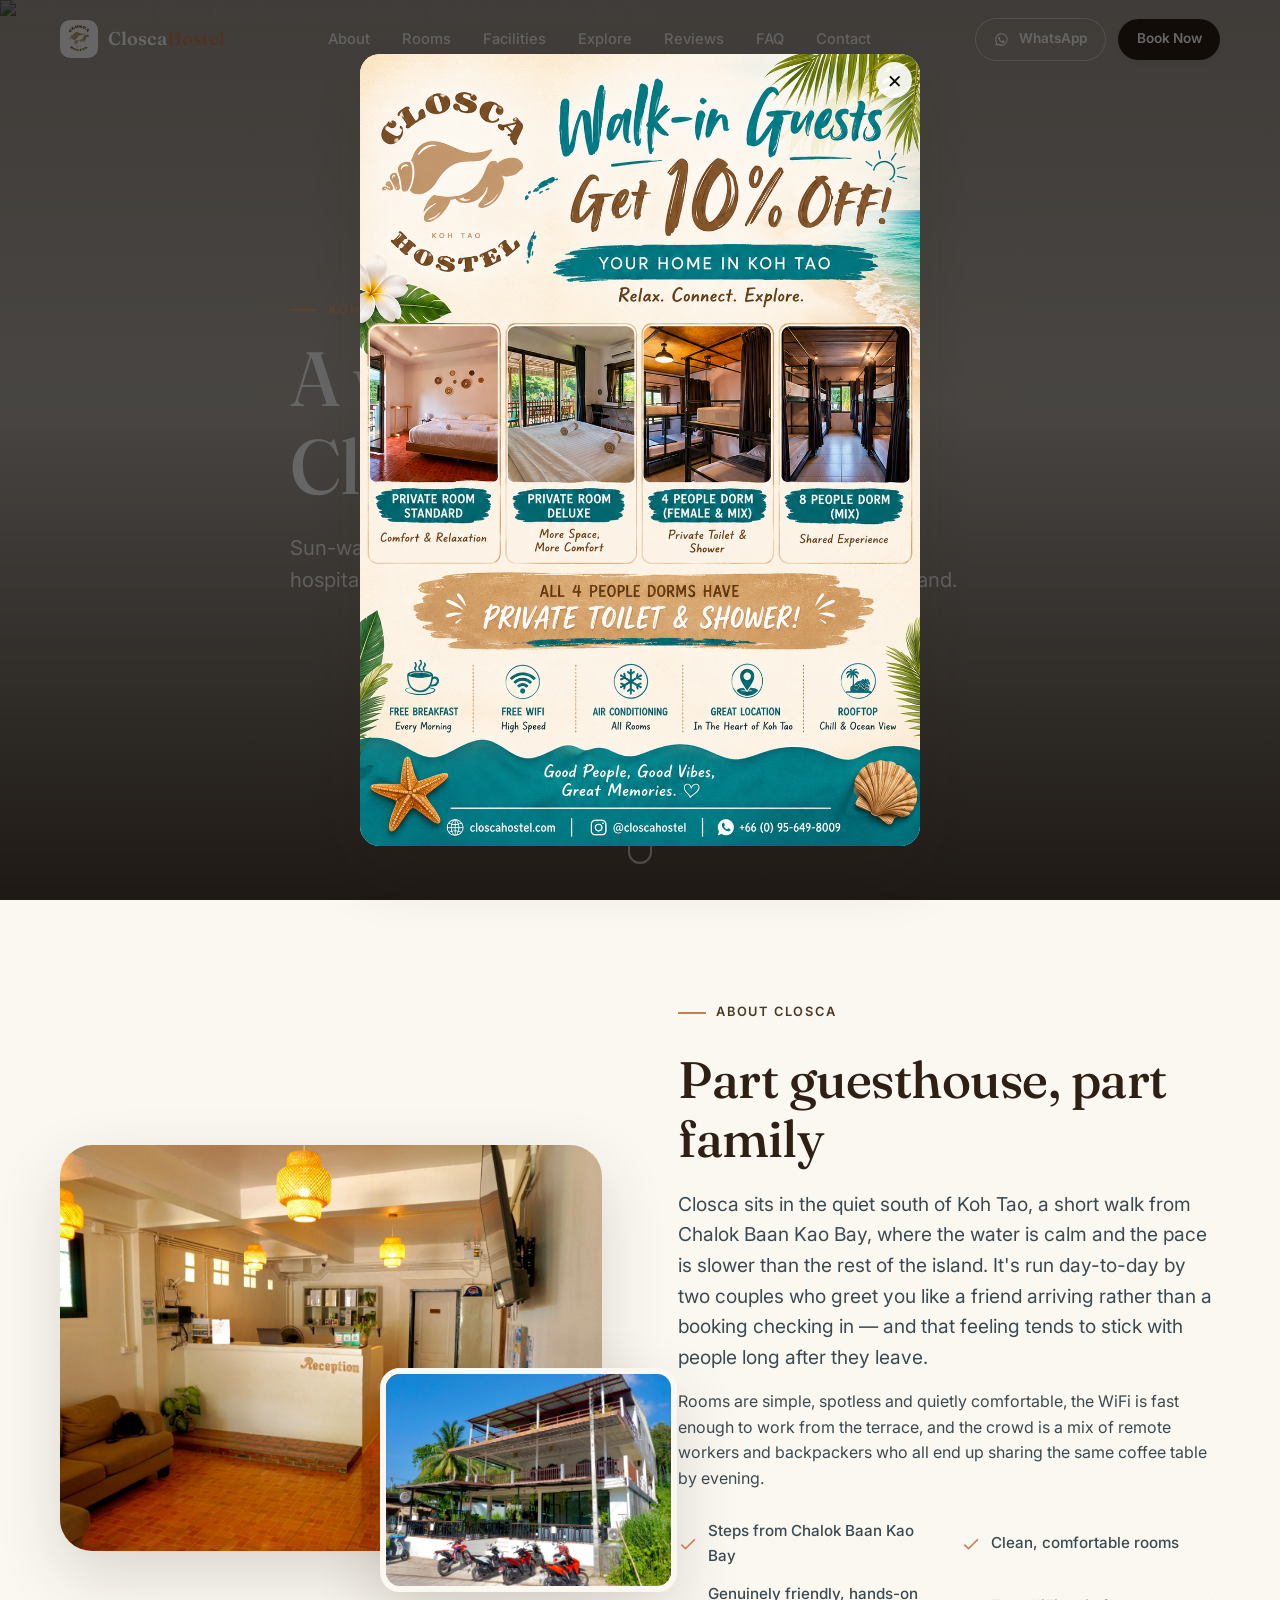
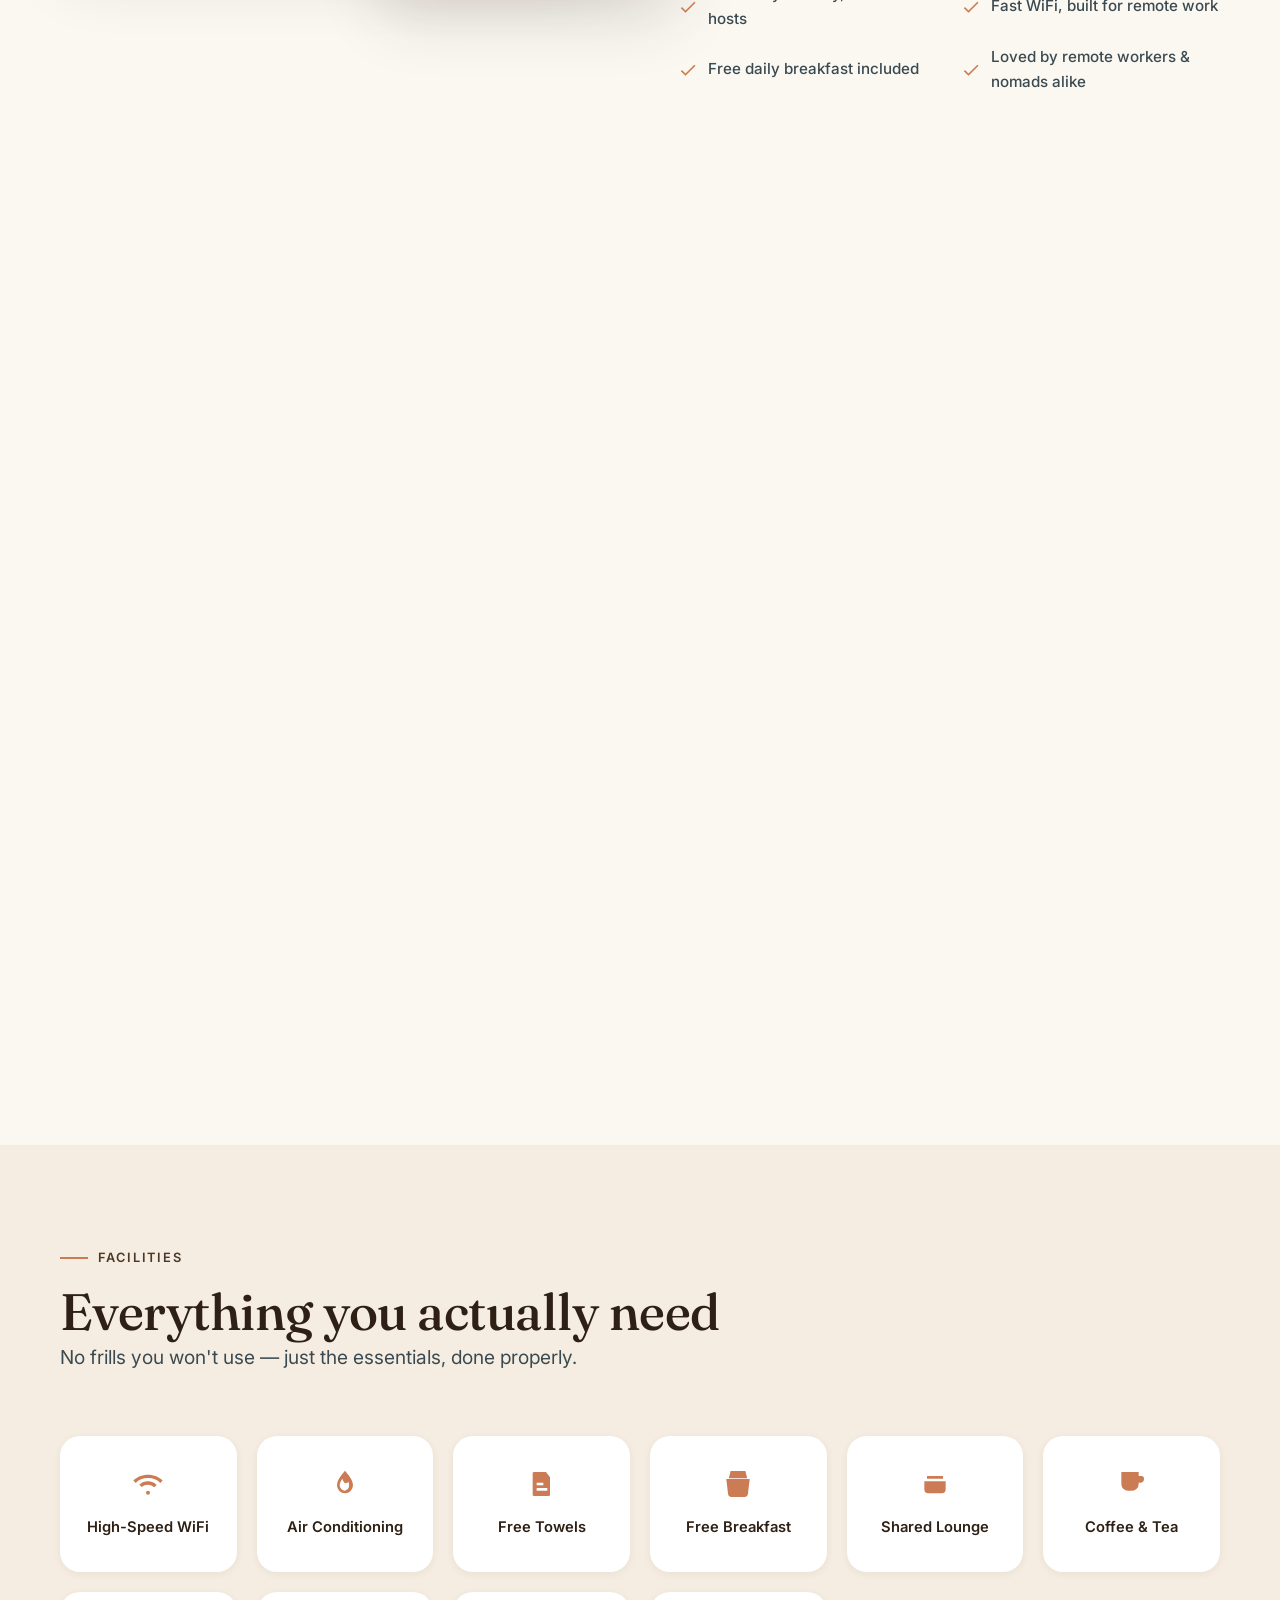
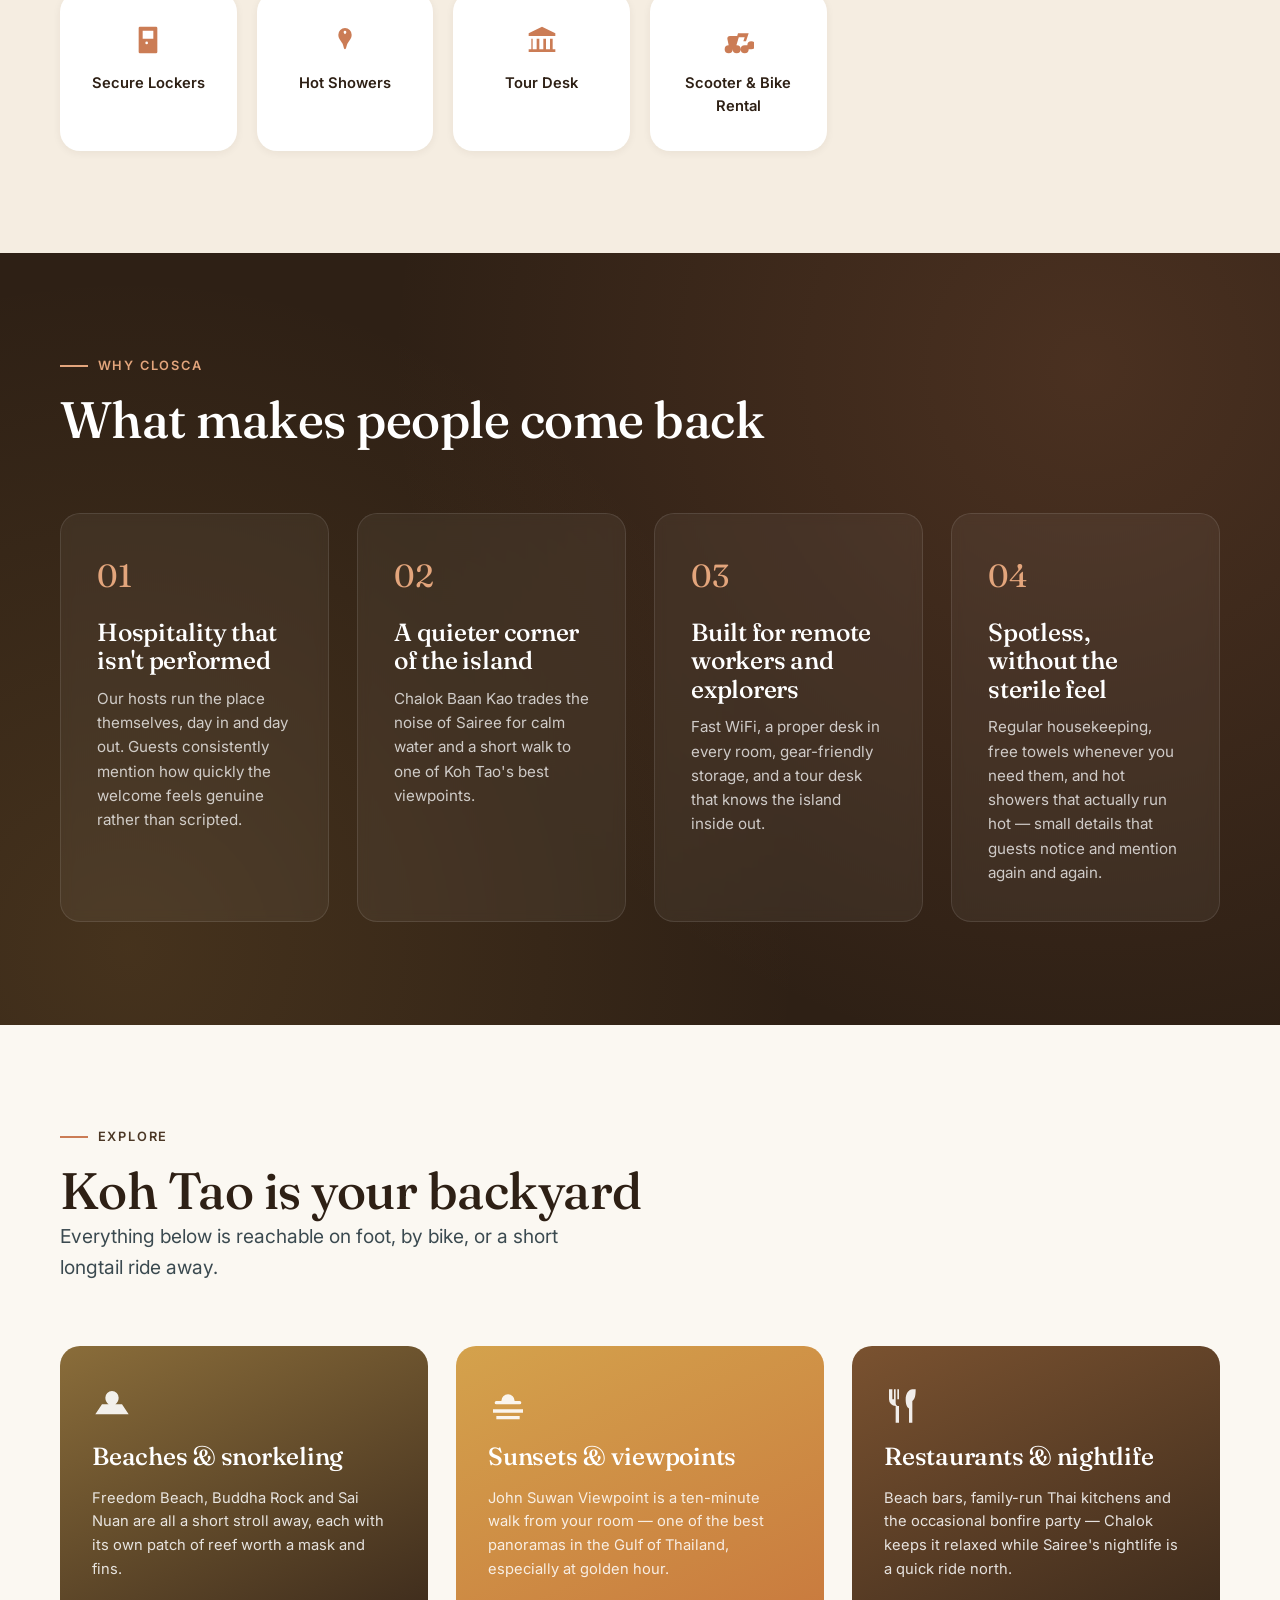
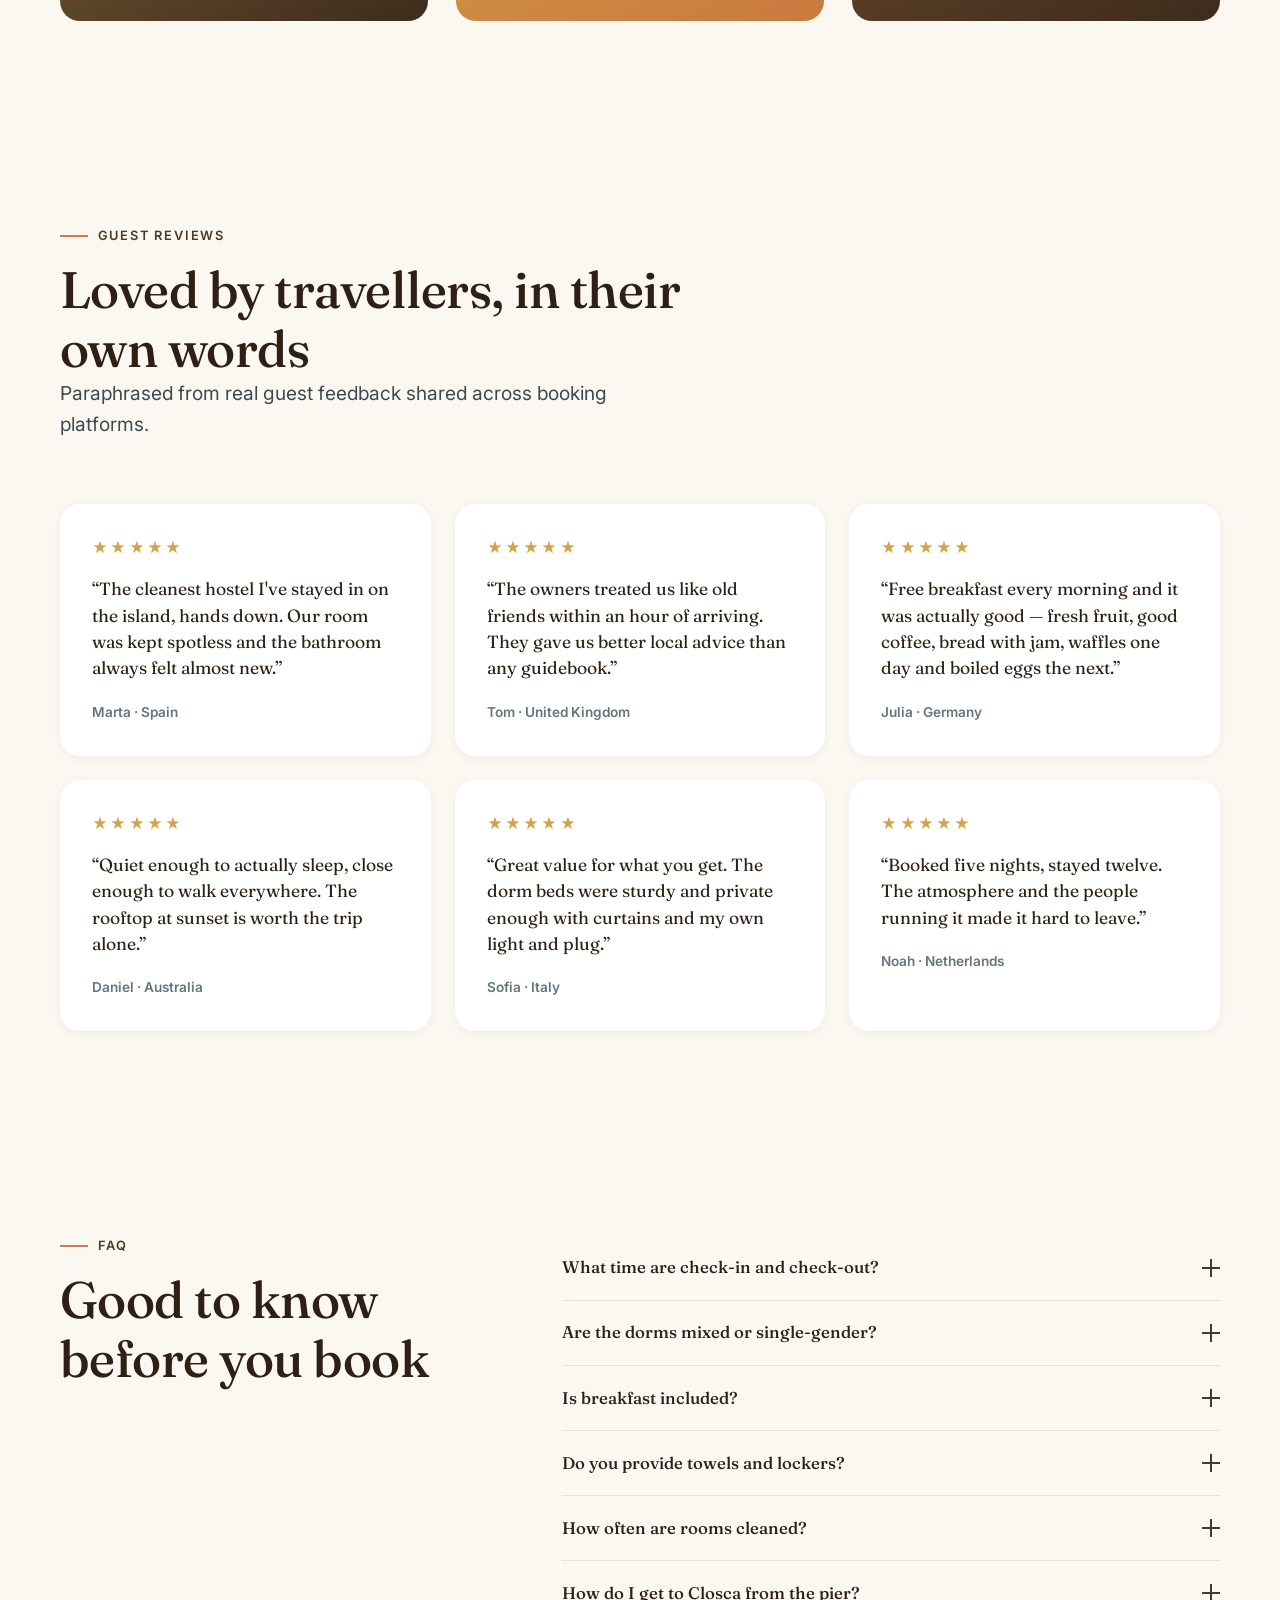
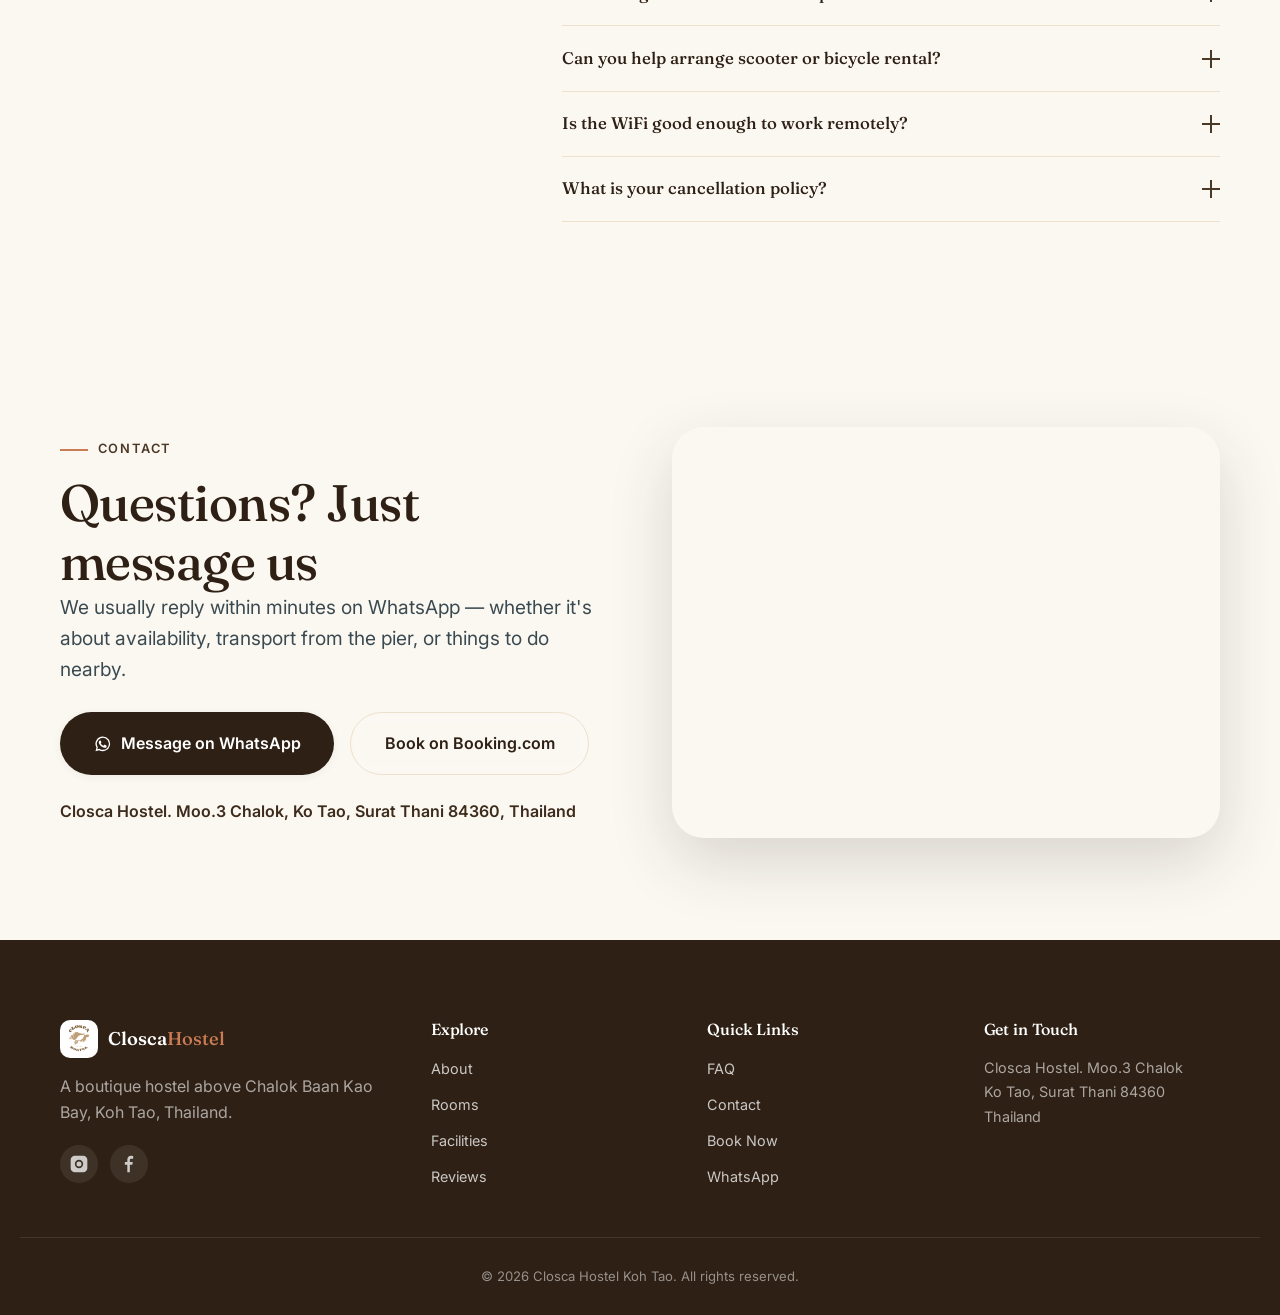
==== commit 1a336c80: "Correct About text: run by two couples, not one Co-Authored-By: Claude Fable 5 <noreply@anthropic.co" ====
--- a/index.html
+++ b/index.html
@@ -150,7 +150,7 @@
     <div class="about-content reveal">
       <p class="eyebrow">About Closca</p>
       <h2>Part guesthouse, part family</h2>
-      <p class="lede">Closca sits in the quiet south of Koh Tao, a short walk from Chalok Baan Kao Bay, where the water is calm and the pace is slower than the rest of the island. It's run day-to-day by a couple who greet you like a friend arriving rather than a booking checking in — and that feeling tends to stick with people long after they leave.</p>
+      <p class="lede">Closca sits in the quiet south of Koh Tao, a short walk from Chalok Baan Kao Bay, where the water is calm and the pace is slower than the rest of the island. It's run day-to-day by two couples who greet you like a friend arriving rather than a booking checking in — and that feeling tends to stick with people long after they leave.</p>
       <p>Rooms are simple, spotless and quietly comfortable, the WiFi is fast enough to work from the terrace, and the crowd is a mix of remote workers and backpackers who all end up sharing the same coffee table by evening.</p>
       <ul class="check-grid">
         <li><svg class="icon" viewBox="0 0 24 24" aria-hidden="true"><path fill="currentColor" d="M9 16.2 4.8 12l-1.4 1.4L9 19 21 7l-1.4-1.4z"/></svg>Steps from Chalok Baan Kao Bay</li>
